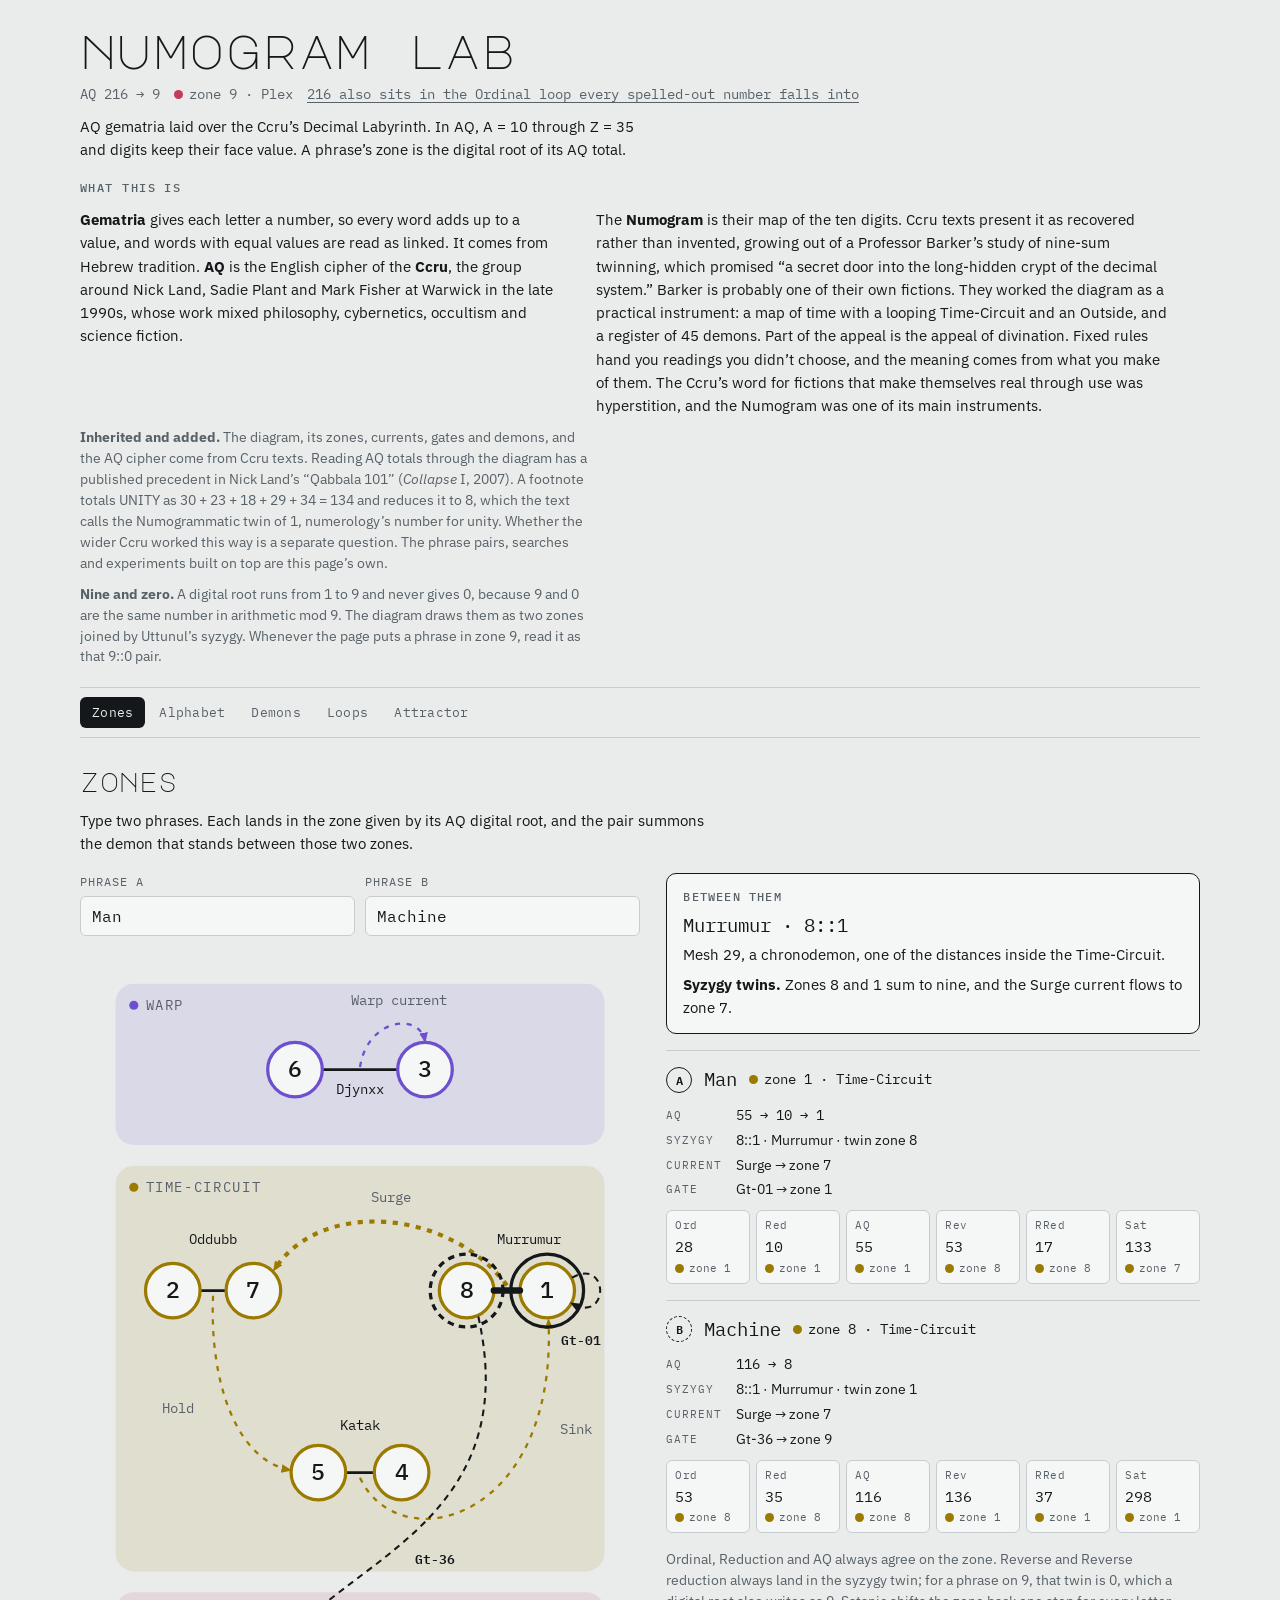
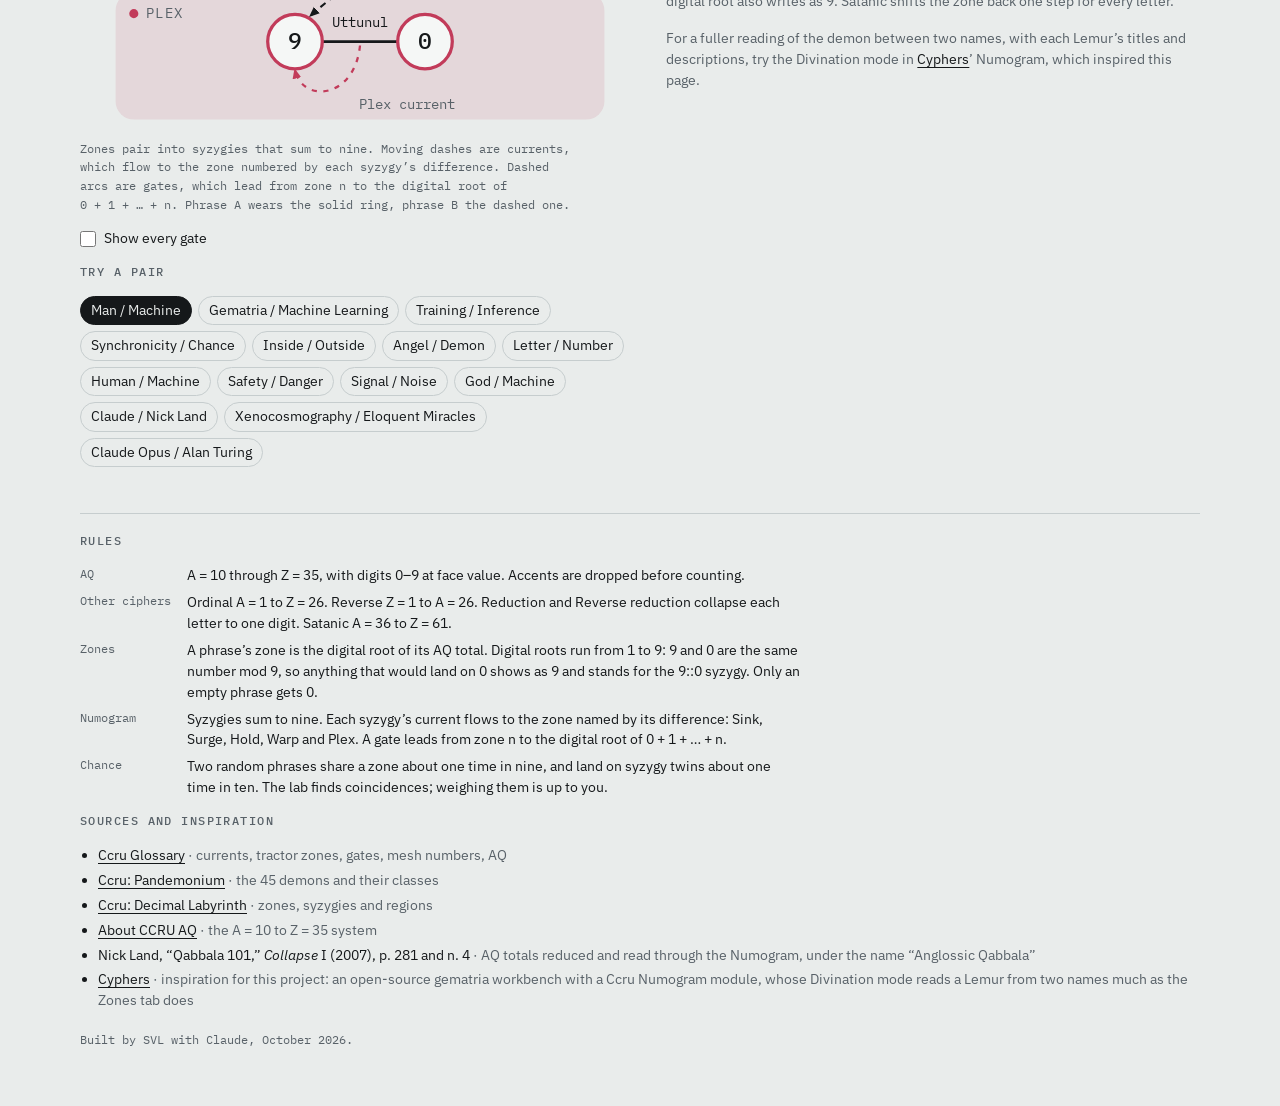
==== index.html @ 76ac2520 "Add files via upload" ====
<!doctype html>
<html lang="en">
<head>
<meta charset="utf-8">
<meta name="viewport" content="width=device-width, initial-scale=1, viewport-fit=cover">
<meta name="description" content="Interactive AQ gematria on the Ccru Numogram: zones and demons, the alphabet's mirror syzygies, the Pandemonium Matrix, cipher-hop loops and the number-spelling attractor.">
<meta property="og:title" content="Numogram Lab">
<meta property="og:description" content="Interactive AQ gematria on the Ccru Numogram: zones and demons, the alphabet's mirror syzygies, the Pandemonium Matrix, cipher-hop loops and the number-spelling attractor.">
<meta name="twitter:card" content="summary">
<style>:root{padding-top:env(safe-area-inset-top,0px);padding-bottom:env(safe-area-inset-bottom,0px)}body{margin:0}img{max-width:100%}</style>
<title>Numogram Lab</title>
<link rel="preconnect" href="https://fonts.googleapis.com">
<link rel="preconnect" href="https://fonts.gstatic.com" crossorigin>
<link rel="stylesheet" href="https://fonts.googleapis.com/css2?family=IBM+Plex+Mono:wght@400;500;600&family=IBM+Plex+Sans:wght@400;500;600&family=Major+Mono+Display&display=swap">
<style>
:root {
  /* Layout: a field-manual column. Masthead carrying its own plex readout, a sticky rail of five instruments,
     each instrument a diagram plus a readout; the two sit side by side from 880px. */
  --bg: #E9ECEB;
  --surface: #F5F7F6;
  --ink: #15181A;
  --muted: #586168;
  --rule: #C6CDCE;
  --tc: #9A7A00;
  --warp: #6E4FD0;
  --plex: #C23B5A;
  --tc-tint: #E0DECF;
  --warp-tint: #DAD9E8;
  --plex-tint: #E4D7DA;
  --display: "Major Mono Display", "IBM Plex Mono", ui-monospace, monospace;
  --sans: "IBM Plex Sans", system-ui, -apple-system, "Segoe UI", Roboto, sans-serif;
  --mono: "IBM Plex Mono", ui-monospace, SFMono-Regular, Menlo, Consolas, monospace;
  --t-xs: 12px;
  --t-sm: 13.5px;
  --t-md: 15px;
  --t-lg: 19px;
  --t-xl: 26px;
}
@media (prefers-color-scheme: dark) {
  :root:not([data-theme="light"]) {
    --bg: #101316; --surface: #171B1F; --ink: #E3E7E5; --muted: #9AA3A9; --rule: #2E363C;
    --tc: #B48C22; --warp: #9070EA; --plex: #DD4A76;
    --tc-tint: #272418; --warp-tint: #222034; --plex-tint: #2D1B23;
    color-scheme: dark;
  }
}
:root[data-theme="dark"] {
  --bg: #101316; --surface: #171B1F; --ink: #E3E7E5; --muted: #9AA3A9; --rule: #2E363C;
  --tc: #B48C22; --warp: #9070EA; --plex: #DD4A76;
  --tc-tint: #272418; --warp-tint: #222034; --plex-tint: #2D1B23;
  color-scheme: dark;
}

[hidden] { display: none !important; }
body {
  background: var(--bg);
  color: var(--ink);
  font-family: var(--sans);
  font-size: var(--t-md);
  line-height: 1.55;
  -webkit-font-smoothing: antialiased;
}
body::before {
  content: ""; position: fixed; inset: 0 0 auto; height: env(safe-area-inset-top, 0px);
  z-index: 10; background: var(--bg);
}
a { color: var(--ink); text-underline-offset: 3px; text-decoration-thickness: 1px; }
.mono { font-family: var(--mono); font-variant-numeric: tabular-nums; }
.page {
  max-width: 1120px; margin: 0 auto;
  padding-left: max(16px, env(safe-area-inset-left, 0px));
  padding-right: max(16px, env(safe-area-inset-right, 0px));
  padding-block: 22px 56px;
}

/* masthead */
.mast { display: grid; gap: 10px; padding-block: 4px 18px; }
.mast h1 {
  font-family: var(--display); font-weight: 400; margin: 0;
  font-size: clamp(32px, 9vw, 48px); line-height: 1; letter-spacing: 0.01em; text-wrap: balance;
}
.readout {
  display: flex; flex-wrap: wrap; align-items: center; gap: 4px 14px;
  font-family: var(--mono); font-size: var(--t-sm); color: var(--muted);
}
.readout a { color: var(--muted); }
.readout a:hover { color: var(--ink); }
.mast p { margin: 0; max-width: 64ch; }

/* instrument rail */
.rail {
  position: sticky; top: env(safe-area-inset-top, 0px); z-index: 6;
  background: var(--bg); display: flex; flex-wrap: wrap; gap: 2px;
  padding-block: 9px; border-block: 1px solid var(--rule);
}
.rail button {
  font-family: var(--mono); font-size: 12px; letter-spacing: 0.02em;
  border: 1px solid transparent; background: none; color: var(--muted);
  padding: 6px 8px; border-radius: 6px; cursor: pointer;
}
@media (min-width: 520px) { .rail button { font-size: 13px; padding: 6px 11px; } }
.rail button:not([aria-selected="true"]):hover { color: var(--ink); border-color: var(--rule); }
.rail button[aria-selected="true"] { background: var(--ink); color: var(--bg); }
button:focus-visible, input:focus-visible, [tabindex]:focus-visible, a:focus-visible, summary:focus-visible {
  outline: 2px solid var(--ink); outline-offset: 2px;
}

/* panels */
.panel { padding-block: 24px 6px; }
.panel-head { display: grid; gap: 6px; margin-bottom: 18px; max-width: 70ch; }
.panel-head h2 { font-family: var(--display); font-weight: 400; font-size: var(--t-xl); margin: 0; letter-spacing: 0.02em; }
.lead { margin: 0; }
.cols { display: grid; gap: 26px; }
@media (min-width: 880px) {
  .cols { grid-template-columns: minmax(0, 1.05fr) minmax(0, 1fr); align-items: start; }
}
.stack { display: grid; gap: 14px; min-width: 0; align-content: start; }
.sub {
  font-family: var(--mono); font-size: var(--t-xs); letter-spacing: 0.12em; text-transform: uppercase;
  color: var(--muted); margin: 0; font-weight: 500;
}
.note { font-size: var(--t-sm); color: var(--muted); margin: 0; max-width: 66ch; }

/* form controls */
.field { display: grid; gap: 4px; min-width: 0; }
.field label, .ctl-label {
  font-family: var(--mono); font-size: var(--t-xs); letter-spacing: 0.08em; text-transform: uppercase; color: var(--muted);
}
input[type="text"], input[type="number"] {
  font-family: var(--mono); font-size: 16px; color: var(--ink); background: var(--surface);
  border: 1px solid var(--rule); border-radius: 6px; padding: 9px 11px; width: 100%; min-width: 0; box-sizing: border-box;
}
input[type="text"]:hover, input[type="number"]:hover { border-color: var(--muted); }
.pair-inputs { display: grid; grid-template-columns: minmax(0, 1fr) minmax(0, 1fr); gap: 10px; }
.chips { display: flex; flex-wrap: wrap; gap: 6px; }
.chip {
  font-family: var(--sans); font-size: var(--t-sm); line-height: 1.3;
  border: 1px solid var(--rule); background: transparent; color: var(--ink);
  padding: 5px 10px; border-radius: 999px; cursor: pointer;
}
.chip:hover { border-color: var(--ink); }
.chip[aria-pressed="true"] { background: var(--ink); color: var(--bg); border-color: var(--ink); }
.btn {
  font-family: var(--mono); font-size: 14px; border: 1px solid var(--ink); background: var(--ink); color: var(--bg);
  border-radius: 6px; padding: 9px 14px; cursor: pointer; white-space: nowrap;
}
.btn.ghost { background: transparent; color: var(--ink); }
.btn:hover { opacity: 0.88; }
.row { display: flex; gap: 8px; align-items: end; flex-wrap: wrap; }
.row > .field { flex: 1 1 180px; }
.controls { display: flex; flex-wrap: wrap; gap: 10px 16px; align-items: center; margin-bottom: 18px; }
.toggle { display: inline-flex; align-items: center; gap: 8px; font-size: var(--t-sm); cursor: pointer; }
.toggle input { width: 16px; height: 16px; accent-color: var(--ink); margin: 0; }

/* region chips */
.rchip { display: inline-flex; align-items: center; gap: 6px; font-family: var(--mono); font-size: var(--t-sm); white-space: nowrap; }
.dot { width: 9px; height: 9px; border-radius: 50%; flex: none; display: inline-block; background: var(--muted); }
.dot.tc { background: var(--tc); }
.dot.warp { background: var(--warp); }
.dot.plex { background: var(--plex); }

/* figures and diagrams */
figure { margin: 0; display: grid; gap: 10px; min-width: 0; }
figcaption { font-family: var(--mono); font-size: var(--t-xs); color: var(--muted); line-height: 1.55; max-width: 70ch; }
.diagram svg { width: 100%; height: auto; display: block; max-width: 520px; margin-inline: auto; }
svg text { font-family: var(--mono); }
.band.tc { fill: var(--tc-tint); }
.band.warp { fill: var(--warp-tint); }
.band.plex { fill: var(--plex-tint); }
.rdot.tc { fill: var(--tc); }
.rdot.warp { fill: var(--warp); }
.rdot.plex { fill: var(--plex); }
.rlabel { font-size: 10.5px; letter-spacing: 0.12em; fill: var(--muted); }
.zone circle { fill: var(--surface); stroke-width: 2.5; }
.zone.tc circle { stroke: var(--tc); }
.zone.warp circle { stroke: var(--warp); }
.zone.plex circle { stroke: var(--plex); }
.zone text { font-size: 18px; font-weight: 500; fill: var(--ink); text-anchor: middle; }
.bar { stroke: var(--ink); stroke-width: 2; }
.lbl { font-size: 11px; fill: var(--muted); text-anchor: middle; }
.dlbl { fill: var(--ink); }
.current { fill: none; stroke-width: 1.75; stroke-dasharray: 4 5; animation: flow 1.6s linear infinite; }
.current.tc { stroke: var(--tc); }
.current.warp { stroke: var(--warp); }
.current.plex { stroke: var(--plex); }
.current.lit { stroke-width: 3.25; }
@keyframes flow { to { stroke-dashoffset: -18; } }
.mk.mk-tc path { fill: var(--tc); }
.mk.mk-warp path { fill: var(--warp); }
.mk.mk-plex path { fill: var(--plex); }
.mk.mk-ink path { fill: var(--ink); }
.mk.mk-muted path { fill: var(--muted); }
.gate { fill: none; stroke: var(--muted); stroke-width: 1.2; stroke-dasharray: 2 4; }
.gate.on { stroke: var(--ink); stroke-width: 1.6; stroke-dasharray: 5 4; }
.gate-lbl { font-size: 10px; fill: var(--muted); text-anchor: middle; }
.gate-lbl.on { fill: var(--ink); font-weight: 600; }
.halo { fill: none; stroke: var(--ink); stroke-width: 2.5; }
.halo.b { stroke-dasharray: 5 4; }
.tag { font-size: 11px; font-weight: 600; fill: var(--ink); text-anchor: middle; }
.link { stroke: var(--ink); stroke-width: 1.5; }
.hot { stroke: var(--ink); stroke-width: 5; stroke-linecap: round; }
.pill rect { fill: var(--surface); stroke: var(--ink); stroke-width: 1; }
.pill text { font-size: 11px; fill: var(--ink); text-anchor: middle; }
.ht { paint-order: stroke; stroke-width: 3.5px; stroke-linejoin: round; }
.h-bg { stroke: var(--bg); }
.h-tc { stroke: var(--tc-tint); }
.h-warp { stroke: var(--warp-tint); }
.h-plex { stroke: var(--plex-tint); }

/* readouts */
.readouts { display: grid; gap: 16px; min-width: 0; align-content: start; }
.between {
  padding: 14px 16px; border: 1.5px solid var(--ink); border-radius: 10px;
  display: grid; gap: 6px; background: var(--surface); min-width: 0;
}
.between h3 { margin: 0; font-family: var(--mono); font-size: var(--t-xs); letter-spacing: 0.1em; text-transform: uppercase; color: var(--muted); font-weight: 500; }
.between p { margin: 0; }
.big { font-family: var(--mono); font-size: var(--t-lg); line-height: 1.3; overflow-wrap: anywhere; }
.ph { display: grid; gap: 10px; padding-top: 14px; border-top: 1px solid var(--rule); min-width: 0; }
.ph-head { display: flex; flex-wrap: wrap; align-items: center; gap: 6px 12px; }
.badge {
  font-family: var(--mono); font-size: 12px; font-weight: 600; border: 1.5px solid var(--ink); border-radius: 50%;
  width: 24px; height: 24px; display: inline-grid; place-items: center; flex: none;
}
.badge.b { border-style: dashed; }
.ph-name { font-family: var(--mono); font-size: var(--t-lg); overflow-wrap: anywhere; min-width: 0; }
.ph-name.empty { color: var(--muted); }
.kv { display: grid; grid-template-columns: auto minmax(0, 1fr); gap: 4px 14px; font-size: var(--t-sm); margin: 0; }
.kv dt { font-family: var(--mono); font-size: 11px; letter-spacing: 0.08em; text-transform: uppercase; color: var(--muted); padding-top: 2px; }
.kv dd { margin: 0; min-width: 0; }
.cz { display: grid; grid-template-columns: repeat(3, minmax(0, 1fr)); gap: 6px; }
@media (min-width: 540px) { .cz { grid-template-columns: repeat(6, minmax(0, 1fr)); } }
.cz div {
  border: 1px solid var(--rule); border-radius: 6px; padding: 6px 8px; display: grid; gap: 1px;
  font-family: var(--mono); font-variant-numeric: tabular-nums; background: var(--surface); min-width: 0;
}
.cz .k { font-size: 11px; color: var(--muted); letter-spacing: 0.05em; }
.cz .v { font-size: 15px; }
.cz .z { font-size: 11px; display: flex; align-items: center; gap: 5px; color: var(--muted); }

/* tables */
.tbl-wrap { overflow-x: auto; }
table { border-collapse: collapse; font-family: var(--mono); font-size: var(--t-sm); font-variant-numeric: tabular-nums; width: 100%; }
th, td { padding: 6px 8px; border-bottom: 1px solid var(--rule); text-align: left; white-space: nowrap; }
th { font-size: 11px; letter-spacing: 0.08em; text-transform: uppercase; color: var(--muted); font-weight: 500; }
td.letters { letter-spacing: 0.18em; }
#gtable th, #gtable td { padding-inline: 6px; }

/* alphabet ring */
.chord { stroke-width: 1.6; fill: none; }
.chord.murrumur, .chord.oddubb, .chord.katak { stroke: var(--tc); }
.chord.oddubb { stroke-dasharray: 6 4; }
.chord.katak { stroke-dasharray: 1.5 4; stroke-linecap: round; stroke-width: 2.2; }
.chord.djynxx { stroke: var(--warp); }
.chord.plexpair { stroke: var(--plex); stroke-width: 2.6; }
.chord.on { stroke-width: 4; }
.lt { cursor: pointer; }
.lt circle { fill: var(--surface); stroke-width: 2; }
.lt.tc circle { stroke: var(--tc); }
.lt.warp circle { stroke: var(--warp); }
.lt.plex circle { stroke: var(--plex); }
.lt text { font-size: 13px; font-weight: 600; fill: var(--ink); text-anchor: middle; }
.lt.on circle { fill: var(--ink); }
.lt.on text { fill: var(--bg); }
.lv { font-size: 10px; fill: var(--muted); text-anchor: middle; }
.ctr { font-size: 12.5px; fill: var(--ink); text-anchor: middle; }
.legend { display: flex; flex-wrap: wrap; gap: 8px 18px; font-size: var(--t-sm); margin: 0; padding: 0; list-style: none; }
.legend li { display: inline-flex; align-items: center; gap: 8px; }
.legend svg { width: 26px; height: 10px; flex: none; }
.tiles { display: flex; flex-wrap: wrap; gap: 4px; align-items: stretch; }
.tile {
  display: grid; justify-items: center; gap: 1px; min-width: 36px; padding: 4px 5px;
  border: 1px solid var(--rule); border-radius: 6px; background: var(--surface); font-family: var(--mono);
}
.tile b { font-size: 16px; font-weight: 500; }
.tile span { font-size: 11px; color: var(--muted); display: inline-flex; align-items: center; gap: 4px; }
.tile .dot { width: 7px; height: 7px; }
.sum { display: flex; align-items: center; gap: 8px; font-family: var(--mono); font-size: var(--t-sm); padding-inline: 4px; }
.mirror-row { display: grid; gap: 6px; }

/* pandemonium */
.pm { display: grid; grid-template-columns: 22px repeat(9, minmax(0, 1fr)); gap: 3px; max-width: 660px; }
.pm .hd { font-family: var(--mono); font-size: 11px; color: var(--muted); display: grid; place-items: center; min-height: 18px; }
.cell {
  position: relative; aspect-ratio: 1 / 1; border-radius: 5px; border: 1px solid transparent; padding: 0;
  font-family: var(--mono); font-size: 11px; color: var(--ink); display: grid; place-items: center; align-content: center;
  cursor: pointer; background: var(--surface); min-width: 0; font-variant-numeric: tabular-nums;
}
.cell.chrono { background: var(--tc-tint); }
.cell.xeno { background: var(--warp-tint); }
.cell.amphi { background: linear-gradient(135deg, var(--tc-tint) 50%, var(--warp-tint) 50%); }
.cell.syz { border: 2px solid var(--ink); }
.cell .nm { display: none; }
.cell .mk { position: absolute; bottom: 4px; left: 50%; width: 6px; height: 6px; margin-left: -3px; border-radius: 50%; background: var(--ink); }
.cell[aria-pressed="true"] { outline: 2px solid var(--ink); outline-offset: 2px; }
.cell:hover { border-color: var(--muted); }
.cell.syz:hover { border-color: var(--ink); }
@media (min-width: 720px) {
  .cell { aspect-ratio: auto; min-height: 54px; gap: 2px; }
  .cell .nm { display: block; font-size: 9.5px; color: var(--muted); max-width: 100%; overflow-wrap: anywhere; padding-inline: 2px; line-height: 1.15; }
  .cell .mk { bottom: auto; left: auto; top: 4px; right: 4px; margin-left: 0; }
}
.sw { width: 14px; height: 14px; border-radius: 3px; flex: none; display: inline-block; }
.sw.chrono { background: var(--tc-tint); border: 1px solid var(--tc); }
.sw.xeno { background: var(--warp-tint); border: 1px solid var(--warp); }
.sw.amphi { background: linear-gradient(135deg, var(--tc-tint) 50%, var(--warp-tint) 50%); border: 1px solid var(--muted); }
.sw.syz { border: 2px solid var(--ink); }
.sw.home { width: 8px; height: 8px; border-radius: 50%; background: var(--ink); }
.slot { fill: transparent; stroke: var(--rule); stroke-width: 1; }
.slot.on { fill: var(--ink); stroke: var(--ink); }
.tick { font-size: 10px; fill: var(--muted); text-anchor: middle; }
.bracket { fill: none; stroke: var(--ink); stroke-width: 1.25; }
.blabel { font-size: 10.5px; fill: var(--ink); text-anchor: middle; }

/* loops */
.loop-node rect { fill: var(--surface); stroke: var(--ink); stroke-width: 1.25; }
.loop-node text { font-size: 12px; fill: var(--ink); text-anchor: middle; }
.loop-node.start rect { stroke-width: 2.25; }
.edge { fill: none; stroke: var(--muted); stroke-width: 1.5; }
.edge.on { stroke: var(--ink); stroke-width: 2.4; }
.val rect { fill: var(--bg); stroke: var(--rule); }
.val text { font-size: 11px; fill: var(--ink); text-anchor: middle; font-variant-numeric: tabular-nums; }
.traveler { fill: var(--ink); }
.steps { margin: 0; padding-left: 22px; display: grid; gap: 7px; font-size: var(--t-sm); }
.steps li { padding-left: 2px; }
.steps li.on { font-weight: 600; }
.steps .c { font-family: var(--mono); font-size: 12px; color: var(--muted); font-weight: 400; }
.results { display: grid; gap: 6px; padding: 0; margin: 0; list-style: none; }
.results button {
  width: 100%; text-align: left; font: inherit; font-size: var(--t-sm); background: var(--surface);
  border: 1px solid var(--rule); border-radius: 8px; padding: 8px 11px; color: var(--ink); cursor: pointer; display: grid; gap: 2px;
}
.results button:hover { border-color: var(--ink); }
.results button[aria-pressed="true"] { border-color: var(--ink); box-shadow: inset 0 0 0 1px var(--ink); }
.results .meta { font-family: var(--mono); font-size: 11px; color: var(--muted); }
.finder { display: grid; gap: 10px; padding-top: 16px; border-top: 1px solid var(--rule); }

/* attractor */
.orbit { list-style: none; margin: 0; padding: 0; display: grid; }
.orbit li {
  display: grid; grid-template-columns: minmax(64px, auto) 1fr; gap: 0 12px; align-items: center;
  padding-block: 6px; border-bottom: 1px dashed var(--rule);
}
.orbit li:last-child { border-bottom: 0; }
.orbit .num { font-family: var(--mono); font-size: var(--t-lg); font-variant-numeric: tabular-nums; }
.orbit .nm { grid-column: 1 / -1; font-size: 12.5px; color: var(--muted); }
.loopbox { border: 1.5px solid var(--ink); border-radius: 10px; padding: 8px 12px 10px; display: grid; gap: 4px; }
.loopbox h4 { margin: 0; font-family: var(--mono); font-size: var(--t-xs); letter-spacing: 0.1em; text-transform: uppercase; color: var(--muted); font-weight: 500; }
.back { margin: 0; font-family: var(--mono); font-size: var(--t-sm); }
.bars { display: grid; gap: 14px; }
.brow { display: grid; gap: 5px; min-width: 0; }
.brow .lab { font-family: var(--mono); font-size: 12.5px; overflow-wrap: anywhere; font-variant-numeric: tabular-nums; }
.brow.cur .lab { font-weight: 600; }
.track { display: flex; align-items: center; gap: 8px; }
.fill { height: 14px; background: var(--ink); border-radius: 0 4px 4px 0; min-width: 2px; }
.brow:not(.cur) .fill { opacity: 0.55; }
.pct { font-family: var(--mono); font-size: 12px; font-variant-numeric: tabular-nums; white-space: nowrap; }
.zdots { display: inline-flex; gap: 3px; vertical-align: middle; margin-left: 4px; }
.zdots .dot { width: 7px; height: 7px; }

/* footer */
.foot { margin-top: 40px; padding-top: 18px; border-top: 1px solid var(--rule); display: grid; gap: 14px; font-size: var(--t-sm); }
.foot h2 { font-family: var(--mono); font-size: var(--t-xs); letter-spacing: 0.12em; text-transform: uppercase; color: var(--muted); margin: 0; font-weight: 500; }
.rules { display: grid; grid-template-columns: auto minmax(0, 1fr); gap: 6px 16px; margin: 0; max-width: 90ch; }
.rules dt { font-family: var(--mono); font-size: 12px; color: var(--muted); }
.rules dd { margin: 0; }
.src { margin: 0; padding-left: 18px; display: grid; gap: 4px; }
.src span { color: var(--muted); }
.credit { margin: 6px 0 0; font-family: var(--mono); font-size: var(--t-xs); color: var(--muted); }

/* intro */
.intro { display: grid; gap: 10px; padding-block: 0 20px; }
.intro p { margin: 0; max-width: 64ch; }
.intro-cols { display: grid; gap: 12px; }
@media (min-width: 880px) { .intro-cols { grid-template-columns: minmax(0, 1fr) minmax(0, 1.25fr); gap: 32px; } }

/* methodology disclosures */
details.method { border-top: 1px solid var(--rule); padding-top: 10px; min-width: 0; }
details.method > summary { cursor: pointer; font-family: var(--mono); font-size: var(--t-sm); padding-block: 2px; }
details.method > summary:hover { color: var(--muted); }
.method-body { display: grid; gap: 10px; padding-top: 10px; font-size: var(--t-sm); min-width: 0; }
.method-body p { margin: 0; max-width: 66ch; }
.method-body tr.cur td { font-weight: 600; }
.cats { list-style: none; margin: 0; padding: 0; display: grid; gap: 4px; }
.cat summary { cursor: pointer; font-size: var(--t-sm); padding-block: 3px; }
.wt {
  display: inline-block; min-width: 26px; text-align: center; font-family: var(--mono); font-size: 11px;
  border: 1px solid var(--rule); border-radius: 999px; padding: 0 5px; margin-right: 4px;
}
.phr { margin: 4px 0 8px; font-size: 12.5px; color: var(--muted); line-height: 1.6; overflow-wrap: anywhere; }

@media (prefers-reduced-motion: reduce) {
  .current { animation: none; }
}

</style>
</head>
<body>

<div class="page">
  <header class="mast">
    <h1>numogram lab</h1>
    <div class="readout" id="mast-readout"><span>AQ 216 → 9</span><span class="rchip"><i class="dot plex"></i>zone 9 · Plex</span></div>
    <p>AQ gematria laid over the Ccru’s Decimal Labyrinth. In AQ, A&nbsp;=&nbsp;10 through Z&nbsp;=&nbsp;35 and digits keep their face value. A phrase’s zone is the digital root of its AQ total.</p>
  </header>

  <section class="intro" aria-labelledby="intro-h">
    <h2 class="sub" id="intro-h">What this is</h2>
    <div class="intro-cols">
      <p><strong>Gematria</strong> gives each letter a number, so every word adds up to a value, and words with equal values are read as linked. It comes from Hebrew tradition. <strong>AQ</strong> is the English cipher of the <strong>Ccru</strong>, the group around Nick Land, Sadie Plant and Mark Fisher at Warwick in the late 1990s, whose work mixed philosophy, cybernetics, occultism and science fiction.</p>
      <p>The <strong>Numogram</strong> is their map of the ten digits. Ccru texts present it as recovered rather than invented, growing out of a Professor Barker’s study of nine-sum twinning, which promised “a secret door into the long-hidden crypt of the decimal system.” Barker is probably one of their own fictions. They worked the diagram as a practical instrument: a map of time with a looping Time-Circuit and an Outside, and a register of 45 demons. Part of the appeal is the appeal of divination. Fixed rules hand you readings you didn’t choose, and the meaning comes from what you make of them. The Ccru’s word for fictions that make themselves real through use was hyperstition, and the Numogram was one of its main instruments.</p>
    </div>
    <p class="note"><strong>Inherited and added.</strong> The diagram, its zones, currents, gates and demons, and the AQ cipher come from Ccru texts. Reading AQ totals through the diagram has a published precedent in Nick Land’s “Qabbala 101” (<i>Collapse</i> I, 2007). A footnote totals UNITY as 30&nbsp;+&nbsp;23&nbsp;+&nbsp;18&nbsp;+&nbsp;29&nbsp;+&nbsp;34&nbsp;=&nbsp;134 and reduces it to 8, which the text calls the Numogrammatic twin of 1, numerology’s number for unity. Whether the wider Ccru worked this way is a separate question. The phrase pairs, searches and experiments built on top are this page’s own.</p>
    <p class="note"><strong>Nine and zero.</strong> A digital root runs from 1 to 9 and never gives 0, because 9 and 0 are the same number in arithmetic mod 9. The diagram draws them as two zones joined by Uttunul’s syzygy. Whenever the page puts a phrase in zone 9, read it as that 9::0 pair.</p>
  </section>

  <nav class="rail" role="tablist" aria-label="Instruments">
    <button type="button" role="tab" id="tab-zones" data-tab="zones" aria-controls="p-zones" aria-selected="true">Zones</button>
    <button type="button" role="tab" id="tab-alphabet" data-tab="alphabet" aria-controls="p-alphabet" aria-selected="false" tabindex="-1">Alphabet</button>
    <button type="button" role="tab" id="tab-demons" data-tab="demons" aria-controls="p-demons" aria-selected="false" tabindex="-1">Demons</button>
    <button type="button" role="tab" id="tab-loops" data-tab="loops" aria-controls="p-loops" aria-selected="false" tabindex="-1">Loops</button>
    <button type="button" role="tab" id="tab-attractor" data-tab="attractor" aria-controls="p-attractor" aria-selected="false" tabindex="-1">Attractor</button>
  </nav>

  <main>
    <!-- ZONES -->
    <section class="panel" id="p-zones" role="tabpanel" aria-labelledby="tab-zones">
      <div class="panel-head">
        <h2>zones</h2>
        <p class="lead">Type two phrases. Each lands in the zone given by its AQ digital root, and the pair summons the demon that stands between those two zones.</p>
      </div>
      <div class="cols">
        <div class="stack">
          <div class="pair-inputs">
            <div class="field"><label for="in-a">Phrase A</label><input id="in-a" type="text" value="Man" autocomplete="off" autocapitalize="off" spellcheck="false"></div>
            <div class="field"><label for="in-b">Phrase B</label><input id="in-b" type="text" value="Machine" autocomplete="off" autocapitalize="off" spellcheck="false"></div>
          </div>
          <figure class="diagram">
            <svg id="numo" viewBox="0 0 400 600" role="img" aria-label="The Numogram: ten zones in five syzygy pairs, the Warp at the top, the Time-Circuit in the middle and the Plex at the bottom, with currents and gates."></svg>
            <figcaption>Zones pair into syzygies that sum to nine. Moving dashes are currents, which flow to the zone numbered by each syzygy’s difference. Dashed arcs are gates, which lead from zone n to the digital root of 0&nbsp;+&nbsp;1&nbsp;+&nbsp;…&nbsp;+&nbsp;n. Phrase A wears the solid ring, phrase B the dashed one.</figcaption>
          </figure>
          <label class="toggle"><input type="checkbox" id="all-gates"> Show every gate</label>
          <h3 class="sub">Try a pair</h3>
          <div class="chips" id="pair-chips" role="group" aria-label="Example pairs"></div>
        </div>
        <div class="readouts">
          <div class="between" id="between" aria-live="polite"></div>
          <div class="ph" id="ro-a"></div>
          <div class="ph" id="ro-b"></div>
          <p class="note">Ordinal, Reduction and AQ always agree on the zone. Reverse and Reverse reduction always land in the syzygy twin; for a phrase on 9, that twin is 0, which a digital root also writes as 9. Satanic shifts the zone back one step for every letter.</p>
          <p class="note">For a fuller reading of the demon between two names, with each Lemur’s titles and descriptions, try the Divination mode in <a href="https://cyphers.news" target="_blank" rel="noopener">Cyphers</a>’ Numogram, which inspired this page.</p>
        </div>
      </div>
    </section>

    <!-- ALPHABET -->
    <section class="panel" id="p-alphabet" role="tabpanel" aria-labelledby="tab-alphabet" hidden>
      <div class="panel-head">
        <h2>alphabet</h2>
        <p class="lead">In AQ every mirror pair of letters, A/Z through M/N, sums to 45, the number of the final gate. So a letter and its mirror always land in the same syzygy: on twin zones, or both on 9 for I and R.</p>
      </div>
      <div class="cols">
        <figure class="diagram">
          <svg id="ring" viewBox="0 0 400 400" role="img" aria-label="The alphabet on a ring with each letter joined to its mirror; all thirteen chords sum to 45 in AQ."></svg>
          <figcaption>The thirteen mirror pairs. Chord color gives the region of the syzygy each pair falls in; line style separates Murrumur, Oddubb and Katak. G and T form the diameter, which is why “Gt” totals 45. Tap a letter.</figcaption>
          <ul class="legend" id="ring-legend"></ul>
          <p class="note" id="ring-detail" aria-live="polite"></p>
        </figure>
        <div class="stack">
          <h3 class="sub">Letters by zone</h3>
          <div class="tbl-wrap"><table id="ztable"></table></div>
          <p class="note">No letter plexes to 0, because a digital root never does. I and R, both on 9, stand for the whole 9::0 syzygy.</p>

          <h3 class="sub">Mirror a word</h3>
          <div class="field"><label for="mir-in">Word or phrase</label><input id="mir-in" type="text" value="Man" autocomplete="off" autocapitalize="off" spellcheck="false"></div>
          <div id="mirror" class="stack"></div>
          <p class="note">Reverse Ordinal scores every letter as its mirror, so a word’s Reverse Ordinal always plexes into the twin of its Ordinal zone.</p>

          <h3 class="sub">Gate names point home</h3>
          <div class="tbl-wrap"><table id="gtable"></table></div>
          <p class="note">G and T are mirror letters, so “Gt” totals 45, which plexes to nothing. Written out in AQ, every gate’s name plexes to the zone it opens onto.</p>
        </div>
      </div>
    </section>

    <!-- DEMONS -->
    <section class="panel" id="p-demons" role="tabpanel" aria-labelledby="tab-demons" hidden>
      <div class="panel-head">
        <h2>demons come home</h2>
        <p class="lead">Each of the Pandemonium Matrix’s 45 demons stands between two zones. Total a demon’s name in AQ, plex it, and see whether it lands in one of its own two zones. Then ask how surprising the pattern is.</p>
      </div>
      <div class="controls">
        <span class="ctl-label">8::1 spelled</span>
        <div class="chips" role="group" aria-label="Spelling of the 8::1 demon">
          <button type="button" class="chip" data-sp="murrumur" aria-pressed="true">Murrumur · Ccru glossary</button>
          <button type="button" class="chip" data-sp="murmur" aria-pressed="false">Mur Mur · Pandemonium table</button>
        </div>
      </div>
      <div class="cols">
        <div class="stack">
          <p class="big" id="pm-head" aria-live="polite"></p>
          <figure>
            <svg id="barcode" viewBox="0 0 460 64" role="img" aria-label="The 45 meshes in order, with the demons whose names plex home filled in."></svg>
            <figcaption>Mesh 00 to 44, left to right. Filled slots are demons whose names plex home; the bracket marks the densest run of ten.</figcaption>
          </figure>
          <p id="pm-stats"></p>
          <details class="method" id="pm-method">
            <summary>How these odds are estimated</summary>
            <div class="method-body" id="pm-method-body"></div>
          </details>
        </div>
        <div class="stack">
          <figure>
            <div class="pm" id="pm"></div>
            <figcaption>The matrix: rows give the higher zone, columns the lower, and each cell shows its mesh number, a(a−1)/2&nbsp;+&nbsp;b. A dot marks a name that plexes home. Tap a cell to check it.</figcaption>
          </figure>
          <div class="between" id="pm-detail" aria-live="polite"></div>
          <p class="note">For each demon’s titles, aliases and class, see the Pandemonium catalogue in <a href="https://cyphers.news" target="_blank" rel="noopener">Cyphers</a>’ Numogram, drawn from <i>Ccru: Writings 1997–2003</i>.</p>
        </div>
      </div>
    </section>

    <!-- LOOPS -->
    <section class="panel" id="p-loops" role="tabpanel" aria-labelledby="tab-loops" hidden>
      <div class="panel-head">
        <h2>loops</h2>
        <p class="lead">Cipher-hop loops: one phrase’s value in one cipher equals the next phrase’s value in another, all the way back to the start. Each phrase leaves by a different cipher than it entered, and exact twins can’t share a loop.</p>
      </div>
      <div class="chips" id="loop-chips" role="group" aria-label="Curated loops" style="margin-bottom:18px"></div>
      <div class="cols">
        <figure class="diagram">
          <svg id="loopsvg" viewBox="0 0 400 380" role="img" aria-label="A cipher-hop loop drawn as a ring of phrases."></svg>
          <figcaption id="loop-cap"></figcaption>
        </figure>
        <div class="stack">
          <h3 class="sub" id="loop-title"></h3>
          <ol class="steps" id="loop-steps"></ol>
          <p class="note" id="loop-soft" hidden>This loop closes through the name “Anglossic Qabbala,” which is Land’s own: “Qabbala 101” credits the system to August Barrow under that name. The Ccru glossary calls the cipher Alphanumeric Qabbala.</p>
          <section class="finder">
            <h3 class="sub">Find loops through a phrase</h3>
            <form id="finder" class="row" autocomplete="off">
              <div class="field"><label for="find-in">Phrase</label><input id="find-in" type="text" value="Mephistopheles" autocapitalize="off" spellcheck="false"></div>
              <button type="submit" class="btn">Find loops</button>
            </form>
            <p class="note" id="find-status">Searches two- to four-step loops against a built-in list of about 650 Ccru, occult, philosophy, AI and literary phrases.</p>
            <ul class="results" id="find-results"></ul>
            <details class="method" id="vocab">
              <summary>What the finder searches and how it ranks</summary>
              <div class="method-body" id="vocab-body"></div>
            </details>
          </section>
        </div>
      </div>
    </section>

    <!-- ATTRACTOR -->
    <section class="panel" id="p-attractor" role="tabpanel" aria-labelledby="tab-attractor" hidden>
      <div class="panel-head">
        <h2>attractor</h2>
        <p class="lead">Spell a number out, add up its letters, spell out the total, and repeat. Every start ends in a loop, and each loop has a zone signature.</p>
      </div>
      <form class="controls" id="att-form" autocomplete="off">
        <div class="field" style="width:150px"><label for="att-n">Start</label><input id="att-n" type="number" inputmode="numeric" min="1" max="999999999" step="1" value="108"></div>
        <div class="chips" role="group" aria-label="Cipher" id="att-c">
          <button type="button" class="chip" data-c="ord" aria-pressed="true">Ordinal</button>
          <button type="button" class="chip" data-c="aq" aria-pressed="false">AQ</button>
          <button type="button" class="chip" data-c="sat" aria-pressed="false">Satanic</button>
        </div>
        <label class="toggle"><input type="checkbox" id="att-and"> British “and”</label>
        <button type="button" class="btn ghost" id="att-rand">Random start</button>
      </form>
      <div class="cols">
        <div class="stack">
          <h3 class="sub" id="orbit-title"></h3>
          <ol class="orbit" id="orbit-tail"></ol>
          <div class="loopbox" id="orbit-loop"></div>
          <p class="note" id="orbit-note"></p>
        </div>
        <div class="stack">
          <h3 class="sub">Where 1 to 9,999 end up</h3>
          <div class="bars" id="bars"></div>
          <p class="note" id="bars-note"></p>
        </div>
      </div>
    </section>
  </main>

  <footer class="foot">
    <h2>Rules</h2>
    <dl class="rules">
      <dt>AQ</dt><dd>A&nbsp;=&nbsp;10 through Z&nbsp;=&nbsp;35, with digits 0–9 at face value. Accents are dropped before counting.</dd>
      <dt>Other ciphers</dt><dd>Ordinal A&nbsp;=&nbsp;1 to Z&nbsp;=&nbsp;26. Reverse Z&nbsp;=&nbsp;1 to A&nbsp;=&nbsp;26. Reduction and Reverse reduction collapse each letter to one digit. Satanic A&nbsp;=&nbsp;36 to Z&nbsp;=&nbsp;61.</dd>
      <dt>Zones</dt><dd>A phrase’s zone is the digital root of its AQ total. Digital roots run from 1 to 9: 9 and 0 are the same number mod 9, so anything that would land on 0 shows as 9 and stands for the 9::0 syzygy. Only an empty phrase gets 0.</dd>
      <dt>Numogram</dt><dd>Syzygies sum to nine. Each syzygy’s current flows to the zone named by its difference: Sink, Surge, Hold, Warp and Plex. A gate leads from zone n to the digital root of 0&nbsp;+&nbsp;1&nbsp;+&nbsp;…&nbsp;+&nbsp;n.</dd>
      <dt>Chance</dt><dd>Two random phrases share a zone about one time in nine, and land on syzygy twins about one time in ten. The lab finds coincidences; weighing them is up to you.</dd>
    </dl>
    <h2>Sources and inspiration</h2>
    <ul class="src">
      <li><a href="https://dataswamp.org/~john/sites/ccru/id(entity)/glossary.htm" target="_blank" rel="noopener">Ccru Glossary</a> <span>· currents, tractor zones, gates, mesh numbers, AQ</span></li>
      <li><a href="https://dataswamp.org/~john/sites/ccru/digithype/pandemonium.htm" target="_blank" rel="noopener">Ccru: Pandemonium</a> <span>· the 45 demons and their classes</span></li>
      <li><a href="https://dataswamp.org/~john/sites/ccru/declab.htm" target="_blank" rel="noopener">Ccru: Decimal Labyrinth</a> <span>· zones, syzygies and regions</span></li>
      <li><a href="https://alektryon.github.io/ccru-aq/about/index.html" target="_blank" rel="noopener">About CCRU AQ</a> <span>· the A&nbsp;=&nbsp;10 to Z&nbsp;=&nbsp;35 system</span></li>
      <li>Nick Land, “Qabbala 101,” <i>Collapse</i> I (2007), p.&nbsp;281 and n.&nbsp;4 <span>· AQ totals reduced and read through the Numogram, under the name “Anglossic Qabbala”</span></li>
      <li><a href="https://cyphers.news" target="_blank" rel="noopener">Cyphers</a> <span>· inspiration for this project: an open-source gematria workbench with a Ccru Numogram module, whose Divination mode reads a Lemur from two names much as the Zones tab does</span></li>
    </ul>
    <p class="credit">Built by SVL with Claude, October 2026.</p>
  </footer>
</div>

<script>
const LEXICON = {"ccru": ["Xenocosmography", "Eloquent Miracles", "Nick Land", "Hyperstition", "Numogram", "Accelerationism", "Gnon", "Lemuria", "Lemurian Time War", "Ccru", "Uttunul", "Katak", "Djynxx", "Oddubb", "Murrumur", "Cthelll", "Barker", "Qwernomics", "Axsys", "Decimal Labyrinth", "Time Circuit", "Warp", "Plex", "Syzygy", "Pandemonium", "Meltdown", "Fanged Noumena", "Thirst for Annihilation", "Teleoplexy", "Templexity", "Xenosystems", "Outside", "Capital", "Pythia", "Dark Enlightenment", "Cathedral", "Exit", "Tic Xenotation", "Abstract Culture", "Mark Fisher", "Sadie Plant", "Kodwo Eshun", "Orphan Drift", "Machinic Desire", "Cyberpositive", "Technocapital", "Crypto Current", "Bitcoin", "Satoshi Nakamoto", "Shanghai", "Urban Future", "Outside In", "Pythia Unbound", "Phyl Undhu", "Lemurs", "Anglossic Qabbala", "AQ", "Qabbala", "Xenodemon", "Chronodemon", "Time War", "Templex", "Neuromancer", "William Gibson", "Cyberspace", "Burroughs", "Interzone", "Capitalism", "Hyperstitional", "Numogrammatic", "Decimal Numogram", "Plutonics", "Cyberrevolution", "Swarmachines", "Circuitries", "Templexity Shanghai", "Xeno"], "lovecraft": ["Cthulhu", "Lovecraft", "Necronomicon", "Yog Sothoth", "Azathoth", "Nyarlathotep", "Dagon", "Rlyeh", "Shoggoth", "Old Ones", "Great Old Ones", "Elder Gods", "Elder Sign", "Arkham", "Innsmouth", "Miskatonic", "Call of Cthulhu", "That is not dead which can eternal lie", "Mountains of Madness", "The Outer Gods", "Abdul Alhazred"], "thelema": ["Aleister Crowley", "Crowley", "Thelema", "Agape", "Do what thou wilt", "Love is the law", "Love under will", "Aiwass", "Hadit", "Nuit", "Ra Hoor Khuit", "Horus", "Babalon", "Choronzon", "Abrahadabra", "Book of the Law", "Liber Al", "Book of Lies", "Aeon of Horus", "The Great Beast", "To Mega Therion", "Therion", "Holy Guardian Angel", "Magick", "Thoth", "Golden Dawn", "Boleskine", "Every man and every woman is a star", "The Abyss"], "faust": ["Faust", "Doctor Faustus", "Mephistopheles", "Mephisto", "Gretchen", "Walpurgis Night", "Deal with the Devil", "Pact with the Devil", "Sold his soul", "The spirit that denies", "Goethe", "Marlowe"], "occult": ["Demiurge", "Pleroma", "Sophia", "Archons", "Abraxas", "Gnosis", "Aeon", "Hermes Trismegistus", "Emerald Tablet", "As above so below", "Philosophers Stone", "Magnum Opus", "Solve et Coagula", "Prima Materia", "Ouroboros", "Azoth", "Alchemy", "Baphomet", "Lucifer", "Satan", "Beelzebub", "Lilith", "Samael", "Metatron", "Golem", "Tetragrammaton", "Sephiroth", "Qliphoth", "Tree of Life", "Ein Sof", "Kabbalah", "Gematria", "Satanic Gematria", "Numerology", "Bibliomancy", "Tarot", "Grimoire", "Sigil", "Chaos Magic", "Austin Osman Spare", "Occult", "Magic", "Sorcery", "Witchcraft", "Necromancy", "Divination", "Oracle", "Prophecy", "Black Magic", "Left Hand Path", "Right Hand Path", "Daemon", "Familiar", "Pentagram", "Hexagram", "Talisman", "Invocation", "Evocation"], "bible": ["Number of the Beast", "Six hundred sixty six", "The Beast", "Antichrist", "Apocalypse", "Armageddon", "Revelation", "Alpha and Omega", "Whore of Babylon", "Lake of Fire", "Four Horsemen", "Seven Seals", "Mark of the Beast", "In the beginning was the Word", "Let there be light", "Fiat Lux", "Ashes to ashes", "Dust to dust", "Tower of Babel", "Garden of Eden", "Tree of Knowledge", "Original Sin", "Serpent", "Adam", "Eve", "Babylon", "Golgotha", "Lazarus", "Judas", "Logos", "Holy Ghost", "Holy Spirit", "Fallen Angel", "Morning Star", "Son of Perdition", "Abaddon", "Apollyon", "Leviathan", "Behemoth", "Gog and Magog", "Mene Mene Tekel", "Vanity of vanities"], "philo": ["Will to Power", "Eternal Return", "Overman", "Ubermensch", "God is dead", "Amor Fati", "Zarathustra", "Beyond Good and Evil", "Death of God", "Thing in Itself", "Noumenon", "Noumena", "Phenomena", "Critique of Pure Reason", "Transcendental", "Body without Organs", "Anti Oedipus", "Thousand Plateaus", "Rhizome", "Deterritorialization", "Schizoanalysis", "Desiring Machines", "Accursed Share", "Sovereignty", "Inner Experience", "Nietzsche", "Kant", "Bataille", "Deleuze", "Guattari", "Spinoza", "Hegel", "Absolute Spirit", "Geist", "Dasein", "Heidegger", "Being and Time", "Nothingness", "Nihilism", "Abyss", "Schopenhauer", "Will and Representation", "Cogito", "Eternal Recurrence", "Last Man", "Death Drive", "Thanatos", "Eros", "The Real", "Lacan"], "ai": ["Artificial Intelligence", "Singularity", "Superintelligence", "Machine Intelligence", "Neural Network", "Basilisk", "Rokos Basilisk", "Paperclip Maximizer", "Alignment", "Large Language Model", "Language Model", "Claude", "GPT", "Intelligence Explosion", "Technological Singularity", "The Machine", "Ghost in the Machine", "Turing Test", "Alan Turing", "Cybernetics", "Norbert Wiener", "Skynet", "Golem XIV", "Deus ex Machina", "Machine God"], "greek": ["Sphinx", "Riddle of the Sphinx", "Oedipus", "Thebes", "Delphi", "Know thyself", "Gnothi Seauton", "Apollo", "Dionysus", "Prometheus", "Pandora", "Hermes", "Chronos", "Kronos", "Aion", "Kairos", "Hades", "Persephone", "Orpheus", "Eurydice", "Medusa", "Minotaur", "Labyrinth", "Icarus", "Daedalus", "Cassandra", "Pythagoras", "Tetractys"], "sphinxph": ["Will to Ice", "What is Man", "Hell is hot", "Time is ill", "Love is God", "Love is lie", "Dogs of war", "Gods of war", "Iron to ice", "Time to die", "Gold is sin", "What is Ash", "Path of sin", "Ruin of all", "Hope is law"], "words": ["Cross", "Power", "Glory", "Omen", "Doom", "Devil", "Earth", "Tree", "Evil", "Man", "Ash", "Fire", "Ice", "Hell", "Heaven", "Death", "Life", "Time", "Void", "Zero", "Infinity", "Chaos", "Order", "Mirror", "Riddle", "Answer", "Question", "Number", "Word", "Name", "Secret", "Key", "Gate", "Door", "Spiral", "Loop", "Circuit", "Machine", "Ghost", "Spirit", "Soul", "Mind", "Dream", "Nightmare", "Shadow", "Light", "Darkness", "Eclipse", "Sun", "Moon", "Star", "Blood", "Bone", "Dust", "Salt", "Gold", "Mercury", "Sulphur", "Silence", "Thunder", "Lightning", "Dragon", "Wolf", "Raven", "Crow", "Owl", "Spider", "Web", "Hive", "Swarm", "Virus", "Plague", "Fever", "Madness", "Genius", "Prophet", "Witch", "Wizard", "Magus", "Hierophant", "Priestess", "Emperor", "Empress", "Hermit", "Fool", "Magician", "Lovers", "Chariot", "Strength", "Justice", "Wheel of Fortune", "Hanged Man", "Temperance", "Tower", "Judgement", "World"], "nums": ["One hundred eight", "Three hundred thirty three", "Two hundred sixteen", "Four hundred fifty one", "Nine", "Thirty six", "Forty five", "Seven hundred twenty three", "One hundred eighty nine"], "extra": ["Blade Runner", "Apocalypse Now", "The Matrix", "Space Odyssey", "Ghost in the Shell", "Videodrome", "Event Horizon", "Hellraiser", "The Exorcist", "Rosemarys Baby", "The Omen", "Eyes Wide Shut", "Lost Highway", "Mulholland Drive", "Twin Peaks", "Fire Walk With Me", "Donnie Darko", "Primer", "Arrival", "Annihilation", "Stalker", "Solaris", "Akira", "Evangelion", "Gravitys Rainbow", "Infinite Jest", "Blood Meridian", "Moby Dick", "Paradise Lost", "Divine Comedy", "Inferno", "Purgatorio", "Paradiso", "The Waste Land", "Finnegans Wake", "Ulysses", "Naked Lunch", "Nova Express", "The Soft Machine", "Snow Crash", "Dune", "Foundation", "Frankenstein", "Dracula", "The King in Yellow", "House of Leaves", "Pale Fire", "Ficciones", "Library of Babel", "The Aleph", "Labyrinths", "Godel Escher Bach", "Strange Loop", "Heart of Darkness", "Lord of the Flies", "Brave New World", "Nineteen Eighty Four", "Fahrenheit Four Fifty One", "Dark Side of the Moon", "Sympathy for the Devil", "Stairway to Heaven", "Highway to Hell", "Paint It Black", "Master of Puppets", "Selected Ambient Works", "Music for Airports", "Kid A", "OK Computer", "Nothing human makes it out of the near future", "An invasion from the future", "Fictions that make themselves real", "The future is already here", "Nothing is true everything is permitted", "The abyss gazes also into you", "And with strange aeons even death may die", "Do what thou wilt shall be the whole of the law", "Love is the law love under will", "Let him that hath understanding count the number of the beast", "His number is six hundred threescore and six", "Here is wisdom", "What is man that thou art mindful of him", "I am the spirit that denies", "Thus spoke Zarathustra", "The owl of Minerva", "Here be dragons", "The map is not the territory", "Ph nglui mglw nafh Cthulhu Rlyeh wgah nagl fhtagn", "Iä Iä Cthulhu fhtagn", "Hyperstition is a positive feedback circuit", "Garden of Forking Paths", "Tlon Uqbar Orbis Tertius", "Pierre Menard", "Funes the Memorious", "The Lottery in Babylon", "Death and the Compass", "The Circular Ruins", "The Book of Sand", "The Zahir", "Borges", "Pynchon", "Philip K Dick", "Valis", "Ubik", "Do Androids Dream of Electric Sheep", "Electric Sheep", "Philip Dick", "Thomas Pynchon", "Jorge Luis Borges", "Ballard", "Crash", "The Atrocity Exhibition", "Cronenberg", "David Lynch", "Kubrick", "Tarkovsky", "Stanislaw Lem", "Mind Children", "Accelerate", "Hyperstition Laboratory", "Cybernetic Culture", "Warwick University", "Virtual Futures", "Abstract Culture Swarm", "Lemurian Time", "Time Sorcery", "Hidden Arts", "Digital Pandemonium", "Apocalypse Culture", "Black Iron Prison", "Empire Never Ended", "The Empire Never Ended", "Chapel Perilous", "Illuminatus", "Discordia", "Eris", "Fnord", "Kallisti", "Hail Eris", "Robert Anton Wilson", "Operation Mindfuck", "Synchronicity", "Carl Jung", "Collective Unconscious", "Shadow Self", "Anima", "Animus", "Archetype", "Mysterium Coniunctionis", "Red Book", "Liber Novus", "Philemon", "Hermeticism", "Kybalion", "The All is Mind", "Corpus Hermeticum", "Poimandres", "Asclepius", "Picatrix", "Key of Solomon", "Lesser Key of Solomon", "Ars Goetia", "Goetia", "Seventy Two Demons", "Enochian", "John Dee", "Edward Kelley", "Monas Hieroglyphica", "Angelic Language", "Call of the Aethyrs", "Vision and the Voice", "Liber Legis", "Book of Thoth", "Thoth Tarot", "Major Arcana", "Minor Arcana", "Celtic Cross", "Rider Waite", "Wheel", "Ain Soph Aur", "Kether", "Chokmah", "Binah", "Daath", "Chesed", "Geburah", "Tiphareth", "Netzach", "Hod", "Yesod", "Malkuth", "Thirty Two Paths", "Sefer Yetzirah", "Zohar", "Bahir", "Golem of Prague", "Shem ha Mephorash", "Seventy Two Names"]};

/* ---------- cipher core ---------- */
const CIPHERS6 = ['ord', 'red', 'aq', 'rev', 'rred', 'sat'];
const CIPHER_SHORT = { ord: 'Ord', red: 'Red', aq: 'AQ', rev: 'Rev', rred: 'RRed', sat: 'Sat' };
const CIPHER_LONG = { ord: 'Ordinal', red: 'Reduction', aq: 'AQ', rev: 'Reverse', rred: 'Reverse reduction', sat: 'Satanic' };

function lettersOf(s) {
  return String(s || '').normalize('NFD').replace(/[̀-ͯ]/g, '').toLowerCase().replace(/[^a-z]/g, '');
}
function digitSum(s) {
  let t = 0;
  for (const ch of String(s || '')) if (ch >= '0' && ch <= '9') t += ch.charCodeAt(0) - 48;
  return t;
}
/* Ordinal A=1..Z=26, Reverse Z=1..A=26, Reduction 1-9 repeating, Satanic A=36..Z=61,
   AQ A=10..Z=35 with digits 0-9 at face value. */
function values(s) {
  const t = lettersOf(s);
  let ord = 0, red = 0, rred = 0;
  for (let i = 0; i < t.length; i++) {
    const p = t.charCodeAt(i) - 96;
    ord += p; red += (p - 1) % 9 + 1; rred += (26 - p) % 9 + 1;
  }
  const n = t.length, d = digitSum(s);
  return { n, ord, rev: 27 * n - ord, red, rred, sat: ord + 35 * n, aq: ord + 9 * n + d, digits: d };
}
function dr(n) { n = Math.abs(Math.round(n)); return n === 0 ? 0 : 1 + (n - 1) % 9; }
function plexSteps(n) {
  const out = [n]; let x = n;
  while (x > 9) { x = String(x).split('').reduce((a, c) => a + (+c), 0); out.push(x); }
  return out;
}

/* ---------- numogram structure (Ccru glossary) ---------- */
function region(z) { return (z === 3 || z === 6) ? 'warp' : ((z === 9 || z === 0) ? 'plex' : 'tc'); }
const REGION_NAME = { tc: 'Time-Circuit', warp: 'Warp', plex: 'Plex' };
const SYZYGIES = {
  '9::0': { demon: 'Uttunul', current: 'Plex', to: 9 },
  '8::1': { demon: 'Murrumur', current: 'Surge', to: 7 },
  '7::2': { demon: 'Oddubb', current: 'Hold', to: 5 },
  '6::3': { demon: 'Djynxx', current: 'Warp', to: 3 },
  '5::4': { demon: 'Katak', current: 'Sink', to: 1 }
};
function syzOf(z) {
  const t = 9 - z, a = Math.max(z, t), b = Math.min(z, t), key = a + '::' + b;
  return Object.assign({ key, a, b, twin: t }, SYZYGIES[key]);
}
function gateOf(z) {
  const g = z * (z + 1) / 2;
  return { n: g, label: 'Gt-' + String(g).padStart(2, '0'), to: g === 0 ? 0 : dr(g) };
}
/* zone a phrase lands in under each cipher */
function cipherZones(v) {
  const z = {};
  for (const c of CIPHERS6) z[c] = dr(v[c]);
  return z;
}

/* ---------- Pandemonium Matrix ---------- */
const DEMON_TABLE = [[1,0,'Lurgo'],[2,0,'Duoddod'],[2,1,'Doogu'],[3,0,'Ixix'],[3,1,'Ixigool'],[3,2,'Ixidod'],[4,0,'Krako'],[4,1,'Sukugool'],[4,2,'Skoodu'],[4,3,'Skarkix'],[5,0,'Tokhatto'],[5,1,'Tukkamu'],[5,2,'Kuttadid'],[5,3,'Tikkitix'],[5,4,'Katak'],[6,0,'Tchu'],[6,1,'Djungo'],[6,2,'Djuddha'],[6,3,'Djynxx'],[6,4,'Tchakki'],[6,5,'Tchattuk'],[7,0,'Puppo'],[7,1,'Bubbamu'],[7,2,'Oddubb'],[7,3,'Pabbakis'],[7,4,'Ababbatok'],[7,5,'Papatakoo'],[7,6,'Bobobja'],[8,0,'Minommo'],[8,1,'Murrumur'],[8,2,'Nammamad'],[8,3,'Mummumix'],[8,4,'Numko'],[8,5,'Muntuk'],[8,6,'Mommoljo'],[8,7,'Mombbo'],[9,0,'Uttunul'],[9,1,'Tutagool'],[9,2,'Unnunddo'],[9,3,'Ununuttix'],[9,4,'Ununak'],[9,5,'Tukutu'],[9,6,'Unnutchi'],[9,7,'Nuttubab'],[9,8,'Ummnu']];
const TCSET = new Set([1, 2, 4, 5, 7, 8]);
function meshOf(a, b) { return a * (a - 1) / 2 + b; }
function demonClass(a, b) {
  const x = TCSET.has(a), y = TCSET.has(b);
  return x && y ? 'chrono' : (!x && !y ? 'xeno' : 'amphi');
}
function demonName(a, b, spelling) {
  if (a === 8 && b === 1) return spelling === 'murmur' ? 'Mur Mur' : 'Murrumur';
  const r = DEMON_TABLE.find(d => d[0] === a && d[1] === b);
  return r ? r[2] : '?';
}
function demonBetween(za, zb, spelling) {
  if (za === zb) return null;
  const a = Math.max(za, zb), b = Math.min(za, zb);
  return { a, b, name: demonName(a, b, spelling), mesh: meshOf(a, b), cls: demonClass(a, b), syzygetic: a + b === 9 };
}
function landsHome(a, b, z) { return z === a || z === b || (z === 9 && b === 0); }
function demonsWithHome(spelling) {
  return DEMON_TABLE.map(([a, b]) => {
    const name = demonName(a, b, spelling), v = values(name), z = dr(v.aq);
    return { a, b, name, mesh: meshOf(a, b), cls: demonClass(a, b), syzygetic: a + b === 9, aq: v.aq, zone: z, home: landsHome(a, b, z) };
  }).sort((p, q) => p.mesh - q.mesh);
}
function expectedHome() {
  let e = 0;
  for (const [a, b] of DEMON_TABLE) {
    const s = new Set([a === 0 ? 9 : a, b === 0 ? 9 : b]);
    e += s.size / 9;
  }
  return e;
}
function maxWindow(hitMeshes, w) {
  const s = new Set(hitMeshes); let best = 0, at = 0;
  for (let st = 0; st + w <= 45; st++) {
    let c = 0; for (let i = st; i < st + w; i++) if (s.has(i)) c++;
    if (c > best) { best = c; at = st; }
  }
  return { count: best, start: at };
}
function windowOdds(k, observed, w, trials, seed) {
  let a = seed || 12345;
  const rnd = () => {
    a = (a + 0x6D2B79F5) | 0;
    let t = Math.imul(a ^ (a >>> 15), 1 | a);
    t = (t + Math.imul(t ^ (t >>> 7), 61 | t)) ^ t;
    return ((t ^ (t >>> 14)) >>> 0) / 4294967296;
  };
  let hit = 0;
  for (let t = 0; t < trials; t++) {
    const pick = new Set();
    while (pick.size < k) pick.add(Math.floor(rnd() * 45));
    if (maxWindow([...pick], w).count >= observed) hit++;
  }
  return hit / trials;
}

/* ---------- alphabet ---------- */
function aqLetter(c) { return c.charCodeAt(0) - 87; }
function atbash(s) {
  return String(s).replace(/[a-z]/gi, ch => {
    const lo = ch.toLowerCase(), m = String.fromCharCode(219 - lo.charCodeAt(0));
    return ch === lo ? m : m.toUpperCase();
  });
}

/* ---------- number names and the attractor ---------- */
const ONES = ['zero','one','two','three','four','five','six','seven','eight','nine','ten','eleven','twelve','thirteen','fourteen','fifteen','sixteen','seventeen','eighteen','nineteen'];
const TENS = ['', '', 'twenty','thirty','forty','fifty','sixty','seventy','eighty','ninety'];
function numName(n, and) {
  if (n < 20) return ONES[n];
  if (n < 100) return TENS[Math.floor(n / 10)] + (n % 10 ? ' ' + ONES[n % 10] : '');
  if (n < 1000) {
    const r = n % 100;
    return ONES[Math.floor(n / 100)] + ' hundred' + (r ? (and ? ' and ' : ' ') + numName(r, and) : '');
  }
  for (const [v, w] of [[1e9, 'billion'], [1e6, 'million'], [1e3, 'thousand']]) {
    if (n >= v) {
      const q = Math.floor(n / v), r = n % v;
      return numName(q, and) + ' ' + w + (r ? ((and && r < 100) ? ' and ' : ' ') + numName(r, and) : '');
    }
  }
  return '';
}
function nameValue(n, cipher, and) {
  const v = values(numName(n, and));
  return cipher === 'aq' ? v.aq : (cipher === 'sat' ? v.sat : v.ord);
}
function orbitOf(n, cipher, and) {
  const seen = new Map(), path = []; let x = n;
  while (!seen.has(x) && path.length < 600) { seen.set(x, path.length); path.push(x); x = nameValue(x, cipher, and); }
  const i = seen.has(x) ? seen.get(x) : path.length;
  return { path, entry: i, cycle: path.slice(i), tail: path.slice(0, i), next: x };
}
function rotateToMin(c) {
  let m = 0; for (let i = 1; i < c.length; i++) if (c[i] < c[m]) m = i;
  return c.slice(m).concat(c.slice(0, m));
}
function basins(cipher, and, N) {
  N = N || 9999;
  const memo = new Map(), counts = new Map(), cycles = new Map();
  for (let s = 1; s <= N; s++) {
    let x = s; const path = [], local = new Map();
    while (!memo.has(x) && !local.has(x)) { local.set(x, path.length); path.push(x); x = nameValue(x, cipher, and); }
    let key;
    if (memo.has(x)) key = memo.get(x);
    else { const cyc = rotateToMin(path.slice(local.get(x))); key = cyc.join(','); cycles.set(key, cyc); }
    for (const p of path) memo.set(p, key);
    counts.set(key, (counts.get(key) || 0) + 1);
  }
  return [...counts.entries()].map(([key, count]) => ({ key, cycle: cycles.get(key), count })).sort((p, q) => q.count - p.count);
}

/* ---------- cipher-hop loops ---------- */
const LOOP_CIPHERS = ['ord', 'rev', 'sat', 'aq'];
const FEATURED_CATS = new Set(['ccru', 'lovecraft', 'thelema', 'faust', 'occult', 'bible', 'philo', 'ai', 'greek', 'sphinxph']);
function lexiconList(lex) {
  const out = [], cat = new Map();
  for (const [k, arr] of Object.entries(lex)) for (const p of arr) { out.push(p); cat.set(p, k); }
  return { list: out, cat };
}
function findLoops(start, list, maxLen, cap) {
  maxLen = maxLen || 4; cap = cap || 500;
  const pool = list.some(p => p === start) ? list : list.concat([start]);
  const V = new Map(), idx = new Map();
  for (const p of pool) {
    const v = values(p); if (v.n === 0) continue;
    V.set(p, v);
    for (const c of LOOP_CIPHERS) { const k = v[c]; let a = idx.get(k); if (!a) { a = []; idx.set(k, a); } a.push([p, c]); }
  }
  if (!V.has(start)) return [];
  const twinKey = p => { const v = V.get(p); return v.n + '|' + v.ord; };
  const out = [];
  for (const cin of LOOP_CIPHERS) {
    const path = [[start, cin]], hops = [];
    const dfs = () => {
      if (out.length >= cap) return;
      const [p, ci] = path[path.length - 1], v = V.get(p);
      for (const co of LOOP_CIPHERS) {
        if (co === ci) continue;
        const val = v[co], list2 = idx.get(val) || [];
        for (const [q, cq] of list2) {
          if (q === start) {
            if (cq === cin && path.length >= 2) {
              out.push(path.map(([pp, cc], i) => ({ p: pp, cin: cc, cout: i < hops.length ? hops[i][0] : co })));
            }
            continue;
          }
          if (path.length >= maxLen) continue;
          if (path.some(([pp]) => pp === q || twinKey(pp) === twinKey(q))) continue;
          path.push([q, cq]); hops.push([co, val]);
          dfs();
          path.pop(); hops.pop();
          if (out.length >= cap) return;
        }
      }
    };
    dfs();
  }
  return out;
}
function loopHops(loop) {
  return loop.map((node, i) => {
    const nxt = loop[(i + 1) % loop.length];
    const a = values(node.p)[node.cout], b = values(nxt.p)[nxt.cin];
    return { from: node.p, fromC: node.cout, to: nxt.p, toC: nxt.cin, val: a, ok: a === b && node.cin !== node.cout };
  });
}
const CAT_LABELS = {
  ccru: 'Ccru and Nick Land', lovecraft: 'Lovecraft', thelema: 'Crowley and Thelema', faust: 'Faust',
  occult: 'Occult and esoteric', bible: 'Biblical', philo: 'Philosophy', ai: 'AI and cybernetics',
  greek: 'Greek myth', sphinxph: 'Sphinx phrases', extra: 'Literature, film, music and more esoterica',
  words: 'Single words', nums: 'Number names'
};
const CAT_ORDER = ['ccru', 'lovecraft', 'thelema', 'faust', 'occult', 'bible', 'philo', 'ai', 'greek', 'sphinxph', 'extra', 'words', 'nums'];
function catWeight(k) { return FEATURED_CATS.has(k) ? 3 : ((k === 'words' || k === 'nums') ? -2 : 0); }
function scoreParts(loop, cat) {
  const ciphers = new Set(); let theme = 0;
  for (const n of loop) { ciphers.add(n.cin); ciphers.add(n.cout); theme += catWeight(cat.get(n.p)); }
  const c = ciphers.size * 2, len = -loop.length;
  return { theme, ciphers: c, length: len, total: theme + c + len };
}
function scoreLoop(loop, cat) { return scoreParts(loop, cat).total; }

/* ---------- curated content ---------- */
const CURATED_LOOPS = [
  { id: 'two', label: '2 steps', title: 'Will to Ice and the Great Old Ones', nodes: [
    { p: 'Will to Ice', cin: 'rev', cout: 'aq' }, { p: 'Great Old Ones', cin: 'rev', cout: 'ord' }] },
  { id: 'three', label: '3 steps', title: 'The Beast in the Numogram', nodes: [
    { p: 'Number of the Beast', cin: 'ord', cout: 'rev' }, { p: 'Oddubb', cin: 'sat', cout: 'aq' }, { p: 'Numogram', cin: 'ord', cout: 'aq' }] },
  { id: 'four', label: '4 steps', title: 'The 333 chain, closed', nodes: [
    { p: 'Will to Ice', cin: 'ord', cout: 'aq' }, { p: 'Eloquent Miracles', cin: 'ord', cout: 'aq' }, { p: 'Xenocosmography', cin: 'aq', cout: 'ord' }, { p: 'Ubermensch', cin: 'aq', cout: 'ord' }] },
  { id: 'sphinx', label: '6 steps', title: 'Through the Sphinx', nodes: [
    { p: 'Will to Ice', cin: 'rev', cout: 'aq' }, { p: 'Eloquent Miracles', cin: 'ord', cout: 'aq' }, { p: 'Xenocosmography', cin: 'aq', cout: 'ord' }, { p: 'Dionysus', cin: 'aq', cout: 'rev' }, { p: 'Sphinx', cin: 'ord', cout: 'rev' }, { p: 'Cthelll', cin: 'ord', cout: 'aq' }] },
  { id: 'arc', label: '6 steps', title: 'Land’s arc', soft: true, nodes: [
    { p: 'Will to Ice', cin: 'rev', cout: 'aq' }, { p: 'Eloquent Miracles', cin: 'ord', cout: 'aq' }, { p: 'Xenocosmography', cin: 'aq', cout: 'ord' }, { p: 'Schizoanalysis', cin: 'rev', cout: 'ord' }, { p: 'Dark Enlightenment', cin: 'ord', cout: 'rev' }, { p: 'Anglossic Qabbala', cin: 'aq', cout: 'ord' }] }
];
const EXAMPLE_PAIRS = [
  ['Man', 'Machine'], ['Gematria', 'Machine Learning'], ['Training', 'Inference'], ['Synchronicity', 'Chance'],
  ['Inside', 'Outside'], ['Angel', 'Demon'], ['Letter', 'Number'], ['Human', 'Machine'],
  ['Safety', 'Danger'], ['Signal', 'Noise'], ['God', 'Machine'], ['Claude', 'Nick Land'],
  ['Xenocosmography', 'Eloquent Miracles'], ['Claude Opus', 'Alan Turing']
];

if (typeof module !== 'undefined') module.exports = {
  values, dr, plexSteps, region, syzOf, gateOf, cipherZones, demonBetween, demonsWithHome, expectedHome,
  maxWindow, windowOdds, atbash, aqLetter, numName, orbitOf, basins, findLoops, loopHops, scoreLoop, scoreParts, catWeight, CAT_LABELS,
  lexiconList, CURATED_LOOPS, EXAMPLE_PAIRS, DEMON_TABLE
};

(function () {
  'use strict';
  const $ = s => document.querySelector(s);
  const $$ = s => Array.from(document.querySelectorAll(s));
  const esc = s => String(s).replace(/[&<>"']/g, c => ({ '&': '&amp;', '<': '&lt;', '>': '&gt;', '"': '&quot;', "'": '&#39;' }[c]));
  const pad = n => String(n).padStart(2, '0');
  const fmt = n => Number(n).toLocaleString('en-US');
  const reduceMotion = !!(window.matchMedia && window.matchMedia('(prefers-reduced-motion: reduce)').matches);
  const LEX = lexiconList(LEXICON);
  const ALPHA = 'abcdefghijklmnopqrstuvwxyz';
  const cap = s => s.charAt(0).toUpperCase() + s.slice(1);
  const sgn = n => n > 0 ? '+' + n : (n < 0 ? '\u2212' + Math.abs(n) : '0');

  /* ---------- masthead ---------- */
  function mast() {
    const v = values('Numogram Lab'), st = plexSteps(v.aq), z = st[st.length - 1], r = region(z);
    $('#mast-readout').innerHTML =
      `<span>AQ ${st.join(' → ')}</span>` +
      `<span class="rchip"><i class="dot ${r}"></i>zone ${z} · ${REGION_NAME[r]}</span>` +
      `<a href="#attractor" data-goto="attractor">${v.aq} also sits in the Ordinal loop every spelled-out number falls into</a>`;
  }

  /* ---------- tabs ---------- */
  const TABS = ['zones', 'alphabet', 'demons', 'loops', 'attractor'];
  const shown = {};
  const onShow = { alphabet: initAlphabet, demons: initDemons, loops: initLoops, attractor: initAttractor };
  function selectTab(t, fromUser) {
    if (!TABS.includes(t)) t = 'zones';
    for (const k of TABS) {
      const b = $('#tab-' + k), p = $('#p-' + k), on = k === t;
      b.setAttribute('aria-selected', on ? 'true' : 'false');
      b.tabIndex = on ? 0 : -1;
      p.hidden = !on;
    }
    if (fromUser) { try { history.replaceState(null, '', '#' + t); } catch (e) { /* view without history */ } }
    if (!shown[t] && onShow[t]) { shown[t] = true; onShow[t](); }
    if (t === 'loops') startTraveler(); else stopTraveler();
  }

  /* ---------- numogram geometry ---------- */
  const ZPOS = { 6: [150, 92], 3: [250, 92], 7: [118, 262], 2: [56, 262], 8: [282, 262], 1: [344, 262], 5: [168, 402], 4: [232, 402], 9: [150, 532], 0: [250, 532] };
  const PAIRS = [[6, 3], [7, 2], [8, 1], [5, 4], [9, 0]];
  const CUR = {
    '8::1': { d: 'M313,258 C270,200 170,190 134,246', at: [224, 194], name: 'Surge', r: 'tc' },
    '7::2': { d: 'M87,266 C84,330 104,392 146,400', at: [60, 356], name: 'Hold', r: 'tc' },
    '5::4': { d: 'M200,406 C230,470 352,440 345,285', at: [366, 372], name: 'Sink', r: 'tc' },
    '6::3': { d: 'M200,90 C206,52 246,48 250,70', at: [230, 42], name: 'Warp current', r: 'warp' },
    '9::0': { d: 'M200,535 C196,576 156,580 150,554', at: [236, 584], name: 'Plex current', r: 'plex' }
  };
  const DLBL = { '6::3': [200, 111, 'warp'], '7::2': [87, 226, 'tc'], '8::1': [330, 226, 'tc'], '5::4': [200, 369, 'tc'], '9::0': [200, 521, 'plex'] };
  const GATE = {
    0: { d: 'M269,524 C300,500 302,566 270,541', at: [322, 556, 'plex'] },
    1: { d: 'M363,252 C392,236 392,288 363,272', at: [370, 304, 'tc'] },
    2: { d: 'M60,241 C70,170 200,150 238,110', at: [132, 160, 'bg'] },
    3: { d: 'M244,110 Q200,142 156,110', at: [176, 137, 'warp'] },
    4: { d: 'M251,392 C290,370 318,330 331,279', at: [304, 356, 'tc'] },
    5: { d: 'M172,381 C196,300 184,170 156,113', at: [210, 300, 'tc'] },
    6: { d: 'M150,113 Q200,176 250,113', at: [238, 149, 'warp'] },
    7: { d: 'M136,274 C200,330 280,330 326,276', at: [244, 334, 'tc'] },
    8: { d: 'M291,282 C322,420 220,460 162,512', at: [258, 472, 'tc'] },
    9: { d: 'M130,524 C98,500 98,566 131,541', at: [90, 584, 'plex'] }
  };

  function buildNumogram() {
    const mk = ['tc', 'warp', 'plex', 'ink', 'muted'].map(k =>
      `<marker id="ar-${k}" class="mk mk-${k}" viewBox="0 0 10 10" refX="8" refY="5" markerUnits="userSpaceOnUse" markerWidth="8" markerHeight="8" orient="auto"><path d="M0,0.8 L10,5 L0,9.2 z"/></marker>`).join('');
    let h = `<defs>${mk}</defs>`;
    h += '<rect class="band warp" x="12" y="26" width="376" height="124" rx="14"/>' +
         '<rect class="band tc" x="12" y="166" width="376" height="312" rx="14"/>' +
         '<rect class="band plex" x="12" y="494" width="376" height="98" rx="14"/>';
    const rl = (x, y, r, t) => `<circle class="rdot ${r}" cx="${x}" cy="${y - 3.5}" r="3.5"/><text class="rlabel" x="${x + 9}" y="${y}">${t}</text>`;
    h += rl(26, 46, 'warp', 'WARP') + rl(26, 186, 'tc', 'TIME-CIRCUIT') + rl(26, 514, 'plex', 'PLEX');
    h += '<g id="gates-all" hidden>' + Object.keys(GATE).map(z => {
      const g = GATE[z];
      return `<path class="gate" d="${g.d}" marker-end="url(#ar-muted)"/><text class="gate-lbl ht h-${g.at[2]}" x="${g.at[0]}" y="${g.at[1]}">${gateOf(+z).label}</text>`;
    }).join('') + '</g>';
    for (const k of Object.keys(CUR)) {
      const c = CUR[k];
      h += `<path class="current ${c.r}" data-k="${k}" d="${c.d}" marker-end="url(#ar-${c.r})"/><text class="lbl ht h-${c.r}" x="${c.at[0]}" y="${c.at[1]}">${c.name}</text>`;
    }
    for (const [a, b] of PAIRS) {
      const [x1, y1] = ZPOS[a], [x2, y2] = ZPOS[b];
      h += `<line class="bar" x1="${x1}" y1="${y1}" x2="${x2}" y2="${y2}"/>`;
    }
    for (const k of Object.keys(DLBL)) {
      const [x, y, r] = DLBL[k];
      h += `<text class="lbl dlbl ht h-${r}" x="${x}" y="${y}">${SYZYGIES[k].demon}</text>`;
    }
    for (let z = 0; z <= 9; z++) {
      const [x, y] = ZPOS[z];
      h += `<g class="zone ${region(z)}"><circle cx="${x}" cy="${y}" r="21"/><text x="${x}" y="${y + 6}">${z}</text></g>`;
    }
    h += '<g id="overlay"></g>';
    $('#numo').innerHTML = h;
  }

  function pill(x, y, t) {
    const w = t.length * 6.7 + 16;
    x = Math.min(400 - w / 2 - 4, Math.max(w / 2 + 4, x));
    return `<g class="pill"><rect x="${(x - w / 2).toFixed(1)}" y="${(y - 10).toFixed(1)}" width="${w.toFixed(1)}" height="20" rx="10"/><text x="${x.toFixed(1)}" y="${(y + 4).toFixed(1)}">${esc(t)}</text></g>`;
  }

  function overlay(za, zb) {
    $('#gates-all').hidden = !$('#all-gates').checked;
    $$('#numo .current').forEach(p => p.classList.remove('lit'));
    let h = '';
    const zs = [];
    if (za != null) zs.push(za);
    if (zb != null && zb !== za) zs.push(zb);
    for (const z of zs) {
      const g = GATE[z];
      h += `<path class="gate on" d="${g.d}" marker-end="url(#ar-ink)"/><text class="gate-lbl on ht h-${g.at[2]}" x="${g.at[0]}" y="${g.at[1]}">${gateOf(z).label}</text>`;
    }
    if (za != null && zb != null && za !== zb) {
      const d = demonBetween(za, zb, 'murrumur');
      const [x1, y1] = ZPOS[za], [x2, y2] = ZPOS[zb];
      const dx = x2 - x1, dy = y2 - y1, L = Math.hypot(dx, dy), ux = dx / L, uy = dy / L;
      if (d.syzygetic) {
        h += `<line class="hot" x1="${(x1 + ux * 21).toFixed(1)}" y1="${(y1 + uy * 21).toFixed(1)}" x2="${(x2 - ux * 21).toFixed(1)}" y2="${(y2 - uy * 21).toFixed(1)}"/>`;
        const p = document.querySelector(`#numo .current[data-k="${d.a}::${d.b}"]`);
        if (p) p.classList.add('lit');
      } else {
        const sx = x1 + ux * 31, sy = y1 + uy * 31, ex = x2 - ux * 31, ey = y2 - uy * 31;
        h += `<line class="link" x1="${sx.toFixed(1)}" y1="${sy.toFixed(1)}" x2="${ex.toFixed(1)}" y2="${ey.toFixed(1)}"/>`;
        h += pill((sx + ex) / 2, (sy + ey) / 2, `${d.name} ${d.a}::${d.b}`);
      }
    }
    if (za != null) {
      const [x, y] = ZPOS[za];
      h += `<circle class="halo" cx="${x}" cy="${y}" r="28"/>`;
    }
    if (zb != null) {
      const [x, y] = ZPOS[zb], same = za === zb;
      h += `<circle class="halo b" cx="${x}" cy="${y}" r="${same ? 34 : 28}"/>`;
    }
    $('#overlay').innerHTML = h;
  }

  /* ---------- zones readouts ---------- */
  const CLASS_TEXT = {
    chrono: 'a chronodemon, one of the distances inside the Time-Circuit',
    amphi: 'an amphidemon, a rupture in the Time-Circuit that opens onto the Outside',
    xeno: 'a xenodemon of the outer gulfs'
  };
  function readout(el, which, raw) {
    const text = String(raw || '').trim(), v = values(text);
    if (v.n === 0 && v.digits === 0) {
      el.innerHTML = `<div class="ph-head"><span class="badge ${which}" aria-hidden="true">${which.toUpperCase()}</span><span class="ph-name empty">Type a phrase</span></div>`;
      return null;
    }
    const st = plexSteps(v.aq), z = st[st.length - 1], r = region(z), sz = syzOf(z), g = gateOf(z), cz = cipherZones(v);
    el.innerHTML =
      `<div class="ph-head"><span class="badge ${which}" aria-hidden="true">${which.toUpperCase()}</span><span class="ph-name">${esc(text)}</span><span class="rchip"><i class="dot ${r}"></i>zone ${z} · ${REGION_NAME[r]}</span></div>` +
      `<dl class="kv"><dt>AQ</dt><dd class="mono">${st.join(' → ')}</dd>` +
      `<dt>Syzygy</dt><dd>${sz.key} · ${sz.demon} · twin zone ${sz.twin}</dd>` +
      `<dt>Current</dt><dd>${sz.current} → zone ${sz.to}</dd>` +
      `<dt>Gate</dt><dd>${g.label} → zone ${g.to}</dd></dl>` +
      `<div class="cz" aria-label="Zone under each cipher">${CIPHERS6.map(c =>
        `<div><span class="k">${CIPHER_SHORT[c]}</span><span class="v">${v[c]}</span><span class="z"><i class="dot ${region(cz[c])}"></i>zone ${cz[c]}</span></div>`).join('')}</div>`;
    return { z, v };
  }
  function between(ra, rb) {
    const el = $('#between');
    let h = '<h3>Between them</h3>';
    if (!ra || !rb) { el.innerHTML = h + '<p class="big">Waiting for two phrases</p>'; return; }
    if (ra.z === rb.z) {
      const twins = ra.v.n === rb.v.n && ra.v.ord === rb.v.ord;
      h += `<p class="big">Same zone · ${ra.z}</p><p>No demon stands between them.${twins ? ' They are exact twins too: the same in Ordinal, Reverse, Satanic and AQ.' : ''}</p>`;
    } else {
      const d = demonBetween(ra.z, rb.z, 'murrumur');
      h += `<p class="big">${esc(d.name)} · ${d.a}::${d.b}</p><p>Mesh ${pad(d.mesh)}, ${CLASS_TEXT[d.cls]}.</p>`;
      if (d.syzygetic) {
        const s = syzOf(d.a);
        h += `<p><strong>Syzygy twins.</strong> Zones ${d.a} and ${d.b} sum to nine, and the ${s.current} current flows to zone ${s.to}.</p>`;
      }
    }
    el.innerHTML = h;
  }
  function buildChips() {
    const box = $('#pair-chips');
    box.innerHTML = EXAMPLE_PAIRS.map(([a, b], i) => `<button type="button" class="chip" data-i="${i}" aria-pressed="false">${esc(a)} / ${esc(b)}</button>`).join('');
    box.addEventListener('click', e => {
      const b = e.target.closest('.chip'); if (!b) return;
      const [x, y] = EXAMPLE_PAIRS[+b.dataset.i];
      $('#in-a').value = x; $('#in-b').value = y; updateZones();
    });
  }
  function syncChips() {
    const a = $('#in-a').value.trim().toLowerCase(), b = $('#in-b').value.trim().toLowerCase();
    $$('#pair-chips .chip').forEach(c => {
      const [x, y] = EXAMPLE_PAIRS[+c.dataset.i];
      c.setAttribute('aria-pressed', String(x.toLowerCase() === a && y.toLowerCase() === b));
    });
  }
  function updateZones() {
    const ra = readout($('#ro-a'), 'a', $('#in-a').value);
    const rb = readout($('#ro-b'), 'b', $('#in-b').value);
    between(ra, rb);
    overlay(ra ? ra.z : null, rb ? rb.z : null);
    syncChips();
  }

  /* ---------- alphabet ---------- */
  const SYZ_CLASS = { '8::1': 'murrumur', '7::2': 'oddubb', '5::4': 'katak', '6::3': 'djynxx', '9::0': 'plexpair' };
  let ringSel = 6;
  function buildRing() {
    const cx = 200, cy = 200, R = 148, pos = [];
    for (let i = 0; i < 26; i++) {
      const th = (-90 + (i + 0.5) * 360 / 26) * Math.PI / 180;
      pos.push([cx + R * Math.cos(th), cy + R * Math.sin(th), th]);
    }
    let h = '';
    for (let i = 0; i < 13; i++) {
      const j = 25 - i, [x1, y1] = pos[i], [x2] = pos[j], z = dr(aqLetter(ALPHA[i]));
      h += `<line class="chord ${SYZ_CLASS[syzOf(z).key]}" data-p="${i}" x1="${(x1 - 14).toFixed(1)}" y1="${y1.toFixed(1)}" x2="${(x2 + 14).toFixed(1)}" y2="${y1.toFixed(1)}"/>`;
    }
    h += '<text class="ctr ht h-bg" x="200" y="189">G 16 + T 29</text><text class="ctr ht h-bg" x="200" y="219">= 45 = Gt-45</text>';
    for (let i = 0; i < 26; i++) {
      const [x, y, th] = pos[i], c = ALPHA[i], v = aqLetter(c), z = dr(v);
      const vx = cx + (R + 25) * Math.cos(th), vy = cy + (R + 25) * Math.sin(th);
      h += `<text class="lv" x="${vx.toFixed(1)}" y="${(vy + 3.5).toFixed(1)}">${v}</text>`;
      h += `<g class="lt ${region(z)}" data-i="${i}" tabindex="0" role="button" aria-label="${c.toUpperCase()}, AQ ${v}, zone ${z}"><circle cx="${x.toFixed(1)}" cy="${y.toFixed(1)}" r="13"/><text x="${x.toFixed(1)}" y="${(y + 4.5).toFixed(1)}">${c.toUpperCase()}</text></g>`;
    }
    const svg = $('#ring');
    svg.innerHTML = h;
    const pick = e => { const g = e.target.closest('.lt'); if (!g) return; const i = +g.dataset.i; selectRing(i < 13 ? i : 25 - i); };
    svg.addEventListener('click', pick);
    svg.addEventListener('keydown', e => { if (e.key === 'Enter' || e.key === ' ') { e.preventDefault(); pick(e); } });
  }
  function selectRing(p) {
    ringSel = p;
    const q = 25 - p;
    $$('#ring .chord').forEach(c => c.classList.toggle('on', +c.dataset.p === p));
    $$('#ring .lt').forEach(g => g.classList.toggle('on', +g.dataset.i === p || +g.dataset.i === q));
    const a = ALPHA[p], b = ALPHA[q], va = aqLetter(a), vb = aqLetter(b), za = dr(va), zb = dr(vb), s = syzOf(za);
    $('#ring-detail').textContent = `${a.toUpperCase()} ${va} (zone ${za}) + ${b.toUpperCase()} ${vb} (zone ${zb}) = 45. ` +
      (za === 9 ? 'Both letters plex to 9, which stands for Uttunul’s 9::0 syzygy: on the diagram the twins are 9 and 0, but a digital root writes 0 as 9.' : `Zones ${za} and ${zb} make ${s.demon}’s syzygy, ${s.key}.`);
  }
  function buildLegend() {
    const groups = ['8::1', '7::2', '5::4', '6::3', '9::0'];
    $('#ring-legend').innerHTML = groups.map(k => {
      const pairs = [];
      for (let i = 0; i < 13; i++) if (syzOf(dr(aqLetter(ALPHA[i]))).key === k) pairs.push(ALPHA[i].toUpperCase() + '/' + ALPHA[25 - i].toUpperCase());
      return `<li><svg viewBox="0 0 26 10" aria-hidden="true"><line class="chord ${SYZ_CLASS[k]}" x1="1" y1="5" x2="25" y2="5"/></svg>${SYZYGIES[k].demon} ${k} · ${pairs.join(', ')}</li>`;
    }).join('');
  }
  function renderZTable() {
    const by = z => ALPHA.split('').filter(c => dr(aqLetter(c)) === z).map(c => c.toUpperCase()).join(' ');
    let h = '<thead><tr><th>Zone</th><th>Letters</th><th>Twin</th><th>Letters</th><th>Syzygy</th></tr></thead><tbody>';
    for (const [a, b] of [[1, 8], [2, 7], [4, 5], [3, 6], [9, 0]]) {
      h += `<tr><td><span class="rchip"><i class="dot ${region(a)}"></i>${a}</span></td><td class="letters">${by(a)}</td>` +
           `<td><span class="rchip"><i class="dot ${region(b)}"></i>${b}</span></td><td class="letters">${b === 0 ? 'none' : by(b)}</td><td>${syzOf(a).demon}</td></tr>`;
    }
    $('#ztable').innerHTML = h + '</tbody>';
  }
  function renderMirror() {
    const t = lettersOf($('#mir-in').value).slice(0, 40), box = $('#mirror');
    if (!t) { box.innerHTML = '<p class="note">Type some letters to mirror.</p>'; return; }
    const m = atbash(t);
    const tiles = s => s.split('').map(c => { const v = aqLetter(c), z = dr(v); return `<div class="tile"><b>${c.toUpperCase()}</b><span>${v}</span><span><i class="dot ${region(z)}"></i>${z}</span></div>`; }).join('');
    const va = values(t).aq, vm = values(m).aq, za = dr(va), zm = dr(vm);
    box.innerHTML =
      `<div class="mirror-row"><div class="tiles">${tiles(t)}</div><div class="sum">AQ ${plexSteps(va).join(' → ')} <span class="rchip"><i class="dot ${region(za)}"></i>zone ${za}</span></div></div>` +
      `<div class="mirror-row"><div class="tiles">${tiles(m)}</div><div class="sum">Mirror AQ ${plexSteps(vm).join(' → ')} <span class="rchip"><i class="dot ${region(zm)}"></i>zone ${zm}</span></div></div>` +
      `<p class="note">${za === 9 ? 'Both totals plex to 9. In arithmetic mod 9, 9 and 0 are one number, so this is Uttunul’s 9::0 syzygy seen from the arithmetic side; on the diagram, 9’s twin is 0.' : `Zones ${za} and ${zm} sum to nine: ${syzOf(za).demon}’s syzygy.`} The two totals add to ${va + vm}, which is 45 × ${t.length}. ${cap(t)} scores ${values(t).rev} in Reverse Ordinal, the same as ${cap(m)} in Ordinal.</p>`;
  }
  function renderGates() {
    let h = '<thead><tr><th>From</th><th>Gate</th><th>Name in AQ</th><th>Plexes</th><th>Opens</th></tr></thead><tbody>';
    for (let z = 0; z <= 9; z++) {
      const g = gateOf(z), v = values(g.label).aq, p = dr(v), ok = p === g.to || (p === 9 && g.to === 0);
      h += `<tr><td>${z}</td><td>${g.label}</td><td>45+${pad(g.n).split('').join('+')} = ${v}</td><td>${p}</td><td>${g.to}${ok ? ' ✓' : ''}</td></tr>`;
    }
    $('#gtable').innerHTML = h + '</tbody>';
  }
  function initAlphabet() {
    buildRing(); buildLegend(); renderZTable(); renderGates();
    $('#mir-in').addEventListener('input', renderMirror);
    renderMirror(); selectRing(ringSel);
  }

  /* ---------- pandemonium ---------- */
  let SPELL = 'murrumur', PMSEL = '8::1';
  const oddsCache = {};
  function pmDetail(d) {
    const st = plexSteps(d.aq);
    let h = `<h3>Selected demon</h3><p class="big">${esc(d.name)} · ${d.a}::${d.b}</p>` +
      `<p>Mesh ${pad(d.mesh)} · home zones ${d.a} and ${d.b === 0 ? '0, written 9' : d.b}</p>` +
      `<p class="mono">AQ ${st.join(' → ')} · ${d.home ? `lands home in zone ${d.zone}` : `lands in zone ${d.zone}, away from ${d.a} and ${d.b}`}</p>`;
    if (d.a === 8 && d.b === 1) h += '<p class="note">The Ccru glossary spells this demon Murrumur and the Pandemonium table writes Mur Mur. Murrumur plexes home; Mur Mur does not.</p>';
    $('#pm-detail').innerHTML = h;
  }
  function barcode(hits, mw) {
    const set = new Set(hits), x0 = 5, step = 10;
    const bx1 = x0 + mw.start * step - 1, bx2 = x0 + (mw.start + 9) * step + 9;
    let h = `<path class="bracket" d="M${bx1},19 V14 H${bx2} V19"/><text class="blabel" x="${(bx1 + bx2) / 2}" y="10">${mw.count} of ${hits.length}</text>`;
    for (let i = 0; i < 45; i++) h += `<rect class="slot${set.has(i) ? ' on' : ''}" x="${x0 + i * step}" y="22" width="8" height="22" rx="1.5"><title>Mesh ${pad(i)}${set.has(i) ? ': name plexes home' : ''}</title></rect>`;
    for (const t of [0, 10, 20, 30, 40, 44]) h += `<text class="tick" x="${x0 + t * step + 4}" y="58">${pad(t)}</text>`;
    $('#barcode').innerHTML = h;
  }
  function renderDemons() {
    const data = demonsWithHome(SPELL), byKey = new Map(data.map(d => [d.a + '::' + d.b, d]));
    let h = '<div class="hd" aria-hidden="true"></div>';
    for (let b = 0; b <= 8; b++) h += `<div class="hd" aria-hidden="true">${b}</div>`;
    for (let a = 1; a <= 9; a++) {
      h += `<div class="hd" aria-hidden="true">${a}</div>`;
      for (let b = 0; b <= 8; b++) {
        if (b >= a) { h += '<div aria-hidden="true"></div>'; continue; }
        const k = a + '::' + b, d = byKey.get(k);
        h += `<button type="button" class="cell${d.home ? ' home' : ''}" data-k="${k}" aria-pressed="${PMSEL === k}" aria-label="${esc(d.name)}, ${k}, mesh ${pad(d.mesh)}${d.home ? ', name plexes home' : ''}"><span>${pad(d.mesh)}</span><span class="nm">${esc(d.name)}</span>${d.home ? '<i class="mk"></i>' : ''}</button>`;
      }
    }
    $('#pm').innerHTML = h;
    pmDetail(byKey.get(PMSEL));
    const hits = data.filter(d => d.home).map(d => d.mesh), mw = maxWindow(hits, 10);
    barcode(hits, mw);
    if (!(SPELL in oddsCache)) oddsCache[SPELL] = windowOdds(hits.length, mw.count, 10, 20000, 2026);
    const odds = oddsCache[SPELL], N = odds > 0 ? Math.round(1 / odds) : 'many thousand';
    $('#pm-head').textContent = `${hits.length} of 45 names land home`;
    $('#pm-stats').textContent = `Chance expects about ${expectedHome().toFixed(1)}. ` +
      `The densest run of ten meshes, ${pad(mw.start)} to ${pad(mw.start + 9)}, holds ${mw.count} of them. ` +
      `A run that dense turns up by chance about 1 time in ${N}, before allowing for the other ways the list could have been sliced.`;
    pmHits = hits;
    renderMethod(hits.length, mw, odds);
  }
  let pmHits = [];
  const sensCache = {};
  function renderMethod(k, mw, odds) {
    const N = odds > 0 ? fmt(Math.round(1 / odds)) : 'more than 20,000';
    $('#pm-method-body').innerHTML =
      `<p><strong>Expected count.</strong> If each name landed on a zone from 1 to 9 at random, a demon a::b would land home 2 times in 9, once for each of its zones, with zone 0 counted as 9. Uttunul, 9::0, is the exception: both its zones count as 9, so its odds are 1 in 9. Summed over all 45 demons, that gives ${expectedHome().toFixed(1)}. The page finds ${k}.</p>` +
      `<p><strong>The cluster.</strong> The simulation keeps the ${k} demons whose names land home but scatters them across the 45 meshes at random, 20,000 times. Each time it checks all 36 runs of ten consecutive meshes and keeps the densest. A run holding ${mw.count} or more turned up in ${(odds * 100).toFixed(1)}% of the shuffles, about 1 time in ${N}. Because every position is checked, that figure already allows for where the run happens to sit.</p>` +
      `<p><strong>What it leaves out.</strong> Choices made after looking at the data: a run of ten rather than eight or twelve, consecutive meshes rather than some other slice, AQ and digital roots rather than another cipher, and every other pattern that might have caught the eye instead. Each of those makes a striking result easier to find, so fair odds would be less remarkable than 1 in ${N}. The table shows how much the window width alone moves them.</p>` +
      '<div class="tbl-wrap"><table id="pm-sens"><tbody><tr><td>Computing…</td></tr></tbody></table></div><p id="pm-sens-note"></p>';
    fillSens();
  }
  function fillSens() {
    const det = $('#pm-method'), t = $('#pm-sens');
    if (!det || !det.open || !t) return;
    if (!sensCache[SPELL]) {
      sensCache[SPELL] = [6, 8, 10, 12, 15].map(w => {
        const m = maxWindow(pmHits, w);
        const p = w === 10 ? oddsCache[SPELL] : windowOdds(pmHits.length, m.count, w, 10000, 77 + w);
        return { w, count: m.count, start: m.start, p };
      });
    }
    t.innerHTML = '<thead><tr><th>Window</th><th>Densest run</th><th>Meshes</th><th>About 1 in</th></tr></thead><tbody>' +
      sensCache[SPELL].map(r => `<tr${r.w === 10 ? ' class="cur"' : ''}><td>${r.w}</td><td>${r.count} of ${pmHits.length}</td><td>${pad(r.start)}–${pad(r.start + r.w - 1)}</td><td>${r.p > 0 ? fmt(Math.round(1 / r.p)) : 'over 10,000'}</td></tr>`).join('') + '</tbody>';
    const best = sensCache[SPELL].reduce((a, r) => (r.p < a.p ? r : a));
    $('#pm-sens-note').textContent = best.w === 10
      ? 'Ten happens to be the width that makes this cluster look most unusual. Every other width in the table gives less surprising odds.'
      : `The most striking width here is ${best.w}, not ten.`;
  }
  function initDemons() {
    $('#pm').addEventListener('click', e => {
      const c = e.target.closest('.cell'); if (!c) return;
      PMSEL = c.dataset.k;
      $$('#pm .cell').forEach(x => x.setAttribute('aria-pressed', String(x === c)));
      const [a, b] = PMSEL.split('::').map(Number);
      pmDetail(demonsWithHome(SPELL).find(x => x.a === a && x.b === b));
    });
    $$('#p-demons [data-sp]').forEach(b => b.addEventListener('click', () => {
      SPELL = b.dataset.sp;
      $$('#p-demons [data-sp]').forEach(x => x.setAttribute('aria-pressed', String(x === b)));
      renderDemons();
    }));
    $('#pm-method').addEventListener('toggle', fillSens);
    renderDemons();
  }

  /* ---------- loops ---------- */
  const loopState = { n: 0, raf: 0 };
  function edgePt(node, toward, extra) {
    extra = extra || 2;
    const dx = toward[0] - node.x, dy = toward[1] - node.y, L = Math.hypot(dx, dy) || 1, ux = dx / L, uy = dy / L;
    const tx = Math.abs(ux) > 1e-6 ? (node.w / 2 + extra) / Math.abs(ux) : Infinity;
    const ty = Math.abs(uy) > 1e-6 ? (node.h / 2 + extra) / Math.abs(uy) : Infinity;
    const t = Math.min(tx, ty);
    return [node.x + ux * t, node.y + uy * t];
  }
  function renderLoop(nodes, title, soft) {
    const hops = loopHops(nodes), n = nodes.length, W = 400, cx = 200, cy = 190, rx = 128, ry = 128;
    const P = nodes.map((nd, i) => {
      const th = (-90 + i * 360 / n) * Math.PI / 180, w = Math.max(64, nd.p.length * 7.25 + 22);
      let x = cx + rx * Math.cos(th);
      const y = cy + ry * Math.sin(th);
      x = Math.min(W - w / 2 - 4, Math.max(w / 2 + 4, x));
      return { x, y, w, h: 30, p: nd.p };
    });
    let edges = '', vals = '';
    for (let i = 0; i < n; i++) {
      const a = P[i], b = P[(i + 1) % n];
      const mx = (a.x + b.x) / 2, my = (a.y + b.y) / 2, dx = mx - cx, dy = my - cy, dl = Math.hypot(dx, dy) || 1;
      const c = n === 2 ? [cx + (i === 0 ? 1 : -1) * 168, cy] : [mx + dx / dl * (n === 3 ? 54 : 34), my + dy / dl * (n === 3 ? 54 : 34)];
      const s = edgePt(a, c, 2), e = edgePt(b, c, 5);
      edges += `<path class="edge" id="edge-${i}" d="M${s[0].toFixed(1)},${s[1].toFixed(1)} Q${c[0].toFixed(1)},${c[1].toFixed(1)} ${e[0].toFixed(1)},${e[1].toFixed(1)}" marker-end="url(#lar)"/>`;
      const lx = 0.25 * s[0] + 0.5 * c[0] + 0.25 * e[0], ly = 0.25 * s[1] + 0.5 * c[1] + 0.25 * e[1];
      const label = String(hops[i].val), bw = label.length * 7 + 14;
      vals += `<g class="val"><rect x="${(lx - bw / 2).toFixed(1)}" y="${(ly - 10).toFixed(1)}" width="${bw}" height="20" rx="10"/><text x="${lx.toFixed(1)}" y="${(ly + 4).toFixed(1)}">${label}</text></g>`;
    }
    const nodeSvg = P.map((q, i) =>
      `<g class="loop-node${i === 0 ? ' start' : ''}"><rect x="${(q.x - q.w / 2).toFixed(1)}" y="${(q.y - q.h / 2).toFixed(1)}" width="${q.w.toFixed(1)}" height="${q.h}" rx="6"/><text x="${q.x.toFixed(1)}" y="${(q.y + 4).toFixed(1)}">${esc(q.p)}</text></g>`).join('');
    const svg = $('#loopsvg');
    svg.innerHTML = `<defs><marker id="lar" class="mk mk-ink" viewBox="0 0 10 10" refX="8" refY="5" markerUnits="userSpaceOnUse" markerWidth="9" markerHeight="9" orient="auto"><path d="M0,0.8 L10,5 L0,9.2 z"/></marker></defs>${edges}${vals}${nodeSvg}<circle class="traveler" id="traveler" r="5" cx="-20" cy="-20"/>`;
    svg.setAttribute('aria-label', `A loop of ${n} phrases: ${nodes.map(x => x.p).join(', ')}, and back to ${nodes[0].p}.`);
    $('#loop-title').textContent = title;
    $('#loop-steps').innerHTML = hops.map((hp, i) =>
      `<li data-i="${i}">${esc(hp.from)} <span class="c">${CIPHER_SHORT[hp.fromC]} ${hp.val}</span> = ${esc(hp.to)} <span class="c">${CIPHER_SHORT[hp.toC]} ${hp.val}</span>${hp.ok ? '' : ' <strong>(does not close)</strong>'}</li>`).join('');
    $('#loop-soft').hidden = !soft;
    $('#loop-cap').textContent = `${n} steps. The number on each arrow is the value both phrases share; the list names the cipher on each side. The heavier box is where the loop starts.`;
    loopState.n = n;
    startTraveler();
  }
  function startTraveler() {
    stopTraveler();
    if (reduceMotion || $('#p-loops').hidden || !loopState.n) return;
    const paths = [];
    for (let i = 0; i < loopState.n; i++) {
      const p = document.getElementById('edge-' + i);
      if (!p || !p.getTotalLength) return;
      paths.push({ el: p, len: p.getTotalLength() });
    }
    const per = 1300, n = paths.length, steps = $$('#loop-steps li');
    let t0 = null, last = -1;
    const tick = ts => {
      if (t0 === null) t0 = ts;
      const el = (ts - t0) % (per * n), idx = Math.floor(el / per), f = (el - idx * per) / per;
      const pt = paths[idx].el.getPointAtLength(f * paths[idx].len), tr = document.getElementById('traveler');
      if (tr) { tr.setAttribute('cx', pt.x.toFixed(1)); tr.setAttribute('cy', pt.y.toFixed(1)); }
      if (idx !== last) {
        paths.forEach((q, j) => q.el.classList.toggle('on', j === idx));
        steps.forEach((li, j) => li.classList.toggle('on', j === idx));
        last = idx;
      }
      loopState.raf = requestAnimationFrame(tick);
    };
    loopState.raf = requestAnimationFrame(tick);
  }
  function stopTraveler() { if (loopState.raf) cancelAnimationFrame(loopState.raf); loopState.raf = 0; }
  function showCurated(i) {
    const c = CURATED_LOOPS[i];
    $$('#loop-chips .chip').forEach((b, j) => b.setAttribute('aria-pressed', String(j === i)));
    $$('#find-results button').forEach(b => b.setAttribute('aria-pressed', 'false'));
    renderLoop(c.nodes, c.title, !!c.soft);
  }
  let finderResults = [], finderQuery = '';
  function runFinder() {
    const q = $('#find-in').value.trim(), status = $('#find-status'), list = $('#find-results');
    if (!lettersOf(q)) { status.textContent = 'Type a phrase to search from.'; list.innerHTML = ''; return; }
    status.textContent = 'Searching…';
    setTimeout(() => {
      const canon = LEX.list.find(p => p.toLowerCase() === q.toLowerCase()) || q;
      const raw = findLoops(canon, LEX.list, 4, 600);
      raw.sort((x, y) => (scoreLoop(y, LEX.cat) - scoreLoop(x, LEX.cat)) || (x.length - y.length));
      const seen = new Set();
      finderResults = []; finderQuery = canon;
      for (const l of raw) {
        const k = l.map(nd => nd.p.toLowerCase()).join('>');
        if (seen.has(k)) continue;
        seen.add(k); finderResults.push(l);
        if (finderResults.length >= 8) break;
      }
      if (!finderResults.length) {
        status.textContent = `No loops of two to four steps run through “${canon}” in the built-in list. Try another spelling, or a phrase from the Ccru, occult or philosophy canon.`;
        list.innerHTML = '';
        return;
      }
      status.textContent = `${raw.length >= 600 ? 'More than 600' : raw.length} loop${raw.length === 1 ? '' : 's'} found. Showing the ${finderResults.length} best-themed, each with a different sequence of phrases.`;
      list.innerHTML = finderResults.map((l, i) => {
        const cs = [...new Set(l.flatMap(nd => [nd.cin, nd.cout]))].map(c => CIPHER_SHORT[c]).join(', ');
        const s = scoreParts(l, LEX.cat);
        return `<li><button type="button" data-i="${i}" aria-pressed="false"><span>${l.map(nd => esc(nd.p)).join(' → ')} ↺</span><span class="meta">${l.length} steps · ${cs} · score ${sgn(s.total)}: theme ${sgn(s.theme)}, ciphers ${sgn(s.ciphers)}, length ${sgn(s.length)}</span></button></li>`;
      }).join('');
    }, 20);
  }
  function renderVocab() {
    let h = `<p>The finder looks for loops of two to four steps through the ${fmt(LEX.list.length)} built-in phrases listed here, plus the one you type. It hops on Ordinal, Reverse, Satanic and AQ only; the two reductions give such small totals that almost everything would link. Each phrase must leave by a different cipher than it entered. Exact twins can’t share a loop, because a pair of twins closes a loop for free. The search stops at 600 loops.</p>` +
      `<p>Each result shows its score. Every phrase adds the weight of its list, every different cipher the loop uses adds +2, and every step subtracts 1. Ties go to the shorter loop. Your own phrase takes its list’s weight if it’s on one, and 0 if not. The weights are a judgment call, set so that loops made of this subject’s vocabulary rise above loops of everyday words. The five curated loops were chosen by hand from searches like this one.</p>`;
    h += '<ul class="cats">' + CAT_ORDER.map(k => {
      const arr = LEXICON[k] || [];
      return `<li><details class="cat"><summary><span class="wt">${sgn(catWeight(k))}</span> ${esc(CAT_LABELS[k])} · ${arr.length}</summary><p class="phr">${arr.map(esc).join(', ')}</p></details></li>`;
    }).join('') + '</ul>';
    $('#vocab-body').innerHTML = h;
  }
  function initLoops() {
    $('#loop-chips').innerHTML = CURATED_LOOPS.map((c, i) => `<button type="button" class="chip" data-i="${i}" aria-pressed="false">${c.label} · ${esc(c.title)}</button>`).join('');
    $('#loop-chips').addEventListener('click', e => { const b = e.target.closest('.chip'); if (b) showCurated(+b.dataset.i); });
    $('#finder').addEventListener('submit', e => { e.preventDefault(); runFinder(); });
    $('#find-results').addEventListener('click', e => {
      const b = e.target.closest('button'); if (!b) return;
      const l = finderResults[+b.dataset.i]; if (!l) return;
      $$('#find-results button').forEach(x => x.setAttribute('aria-pressed', String(x === b)));
      $$('#loop-chips .chip').forEach(x => x.setAttribute('aria-pressed', 'false'));
      renderLoop(l, `${l.length}-step loop through ${finderQuery}`, false);
    });
    renderVocab();
    showCurated(CURATED_LOOPS.findIndex(c => c.id === 'sphinx'));
    runFinder();
  }

  /* ---------- attractor ---------- */
  const ATT = { c: 'ord', and: false };
  const basinCache = new Map();
  const CIPHER_TITLE = { ord: 'Ordinal', aq: 'AQ', sat: 'Satanic' };
  function zoneChip(x) { const z = dr(x), r = region(z); return `<span class="rchip"><i class="dot ${r}"></i>zone ${z} · ${REGION_NAME[r]}</span>`; }
  function orbitItem(x) { return `<li><span class="num">${fmt(x)}</span>${zoneChip(x)}<span class="nm">${numName(x, ATT.and)}</span></li>`; }
  function renderBars(curKey) {
    const k = ATT.c + '|' + ATT.and;
    if (!basinCache.has(k)) basinCache.set(k, basins(ATT.c, ATT.and, 9999));
    const rows = basinCache.get(k), top = rows.slice(0, 6);
    $('#bars').innerHTML = top.map(r => {
      const pct = r.count / 9999 * 100;
      const zs = r.cycle.map(x => `<i class="dot ${region(dr(x))}"></i>`).join('');
      return `<div class="brow${r.key === curKey ? ' cur' : ''}" title="${fmt(r.count)} of 9,999 starting numbers">` +
        `<div class="lab">${r.cycle.map(fmt).join(' → ')}<span class="zdots" aria-hidden="true">${zs}</span></div>` +
        `<div class="track"><div class="fill" style="width:calc(${pct.toFixed(2)}% * 0.84)"></div><span class="pct">${pct < 0.1 ? '<0.1' : pct.toFixed(1)}%</span></div></div>`;
    }).join('');
    const rest = rows.length - top.length;
    $('#bars-note').textContent = `Share of the starting numbers 1 to 9,999 that end in each loop, largest first${rest > 0 ? `; ${rest} smaller loop${rest === 1 ? '' : 's'} not shown` : ''}. Dots give each member’s zone. The bold row is the loop your start falls into.`;
  }
  function renderAttractor() {
    let n = Math.floor(Number($('#att-n').value));
    if (!Number.isFinite(n) || n < 1) {
      $('#orbit-title').textContent = 'Enter a whole number from 1 up';
      $('#orbit-tail').innerHTML = ''; $('#orbit-loop').innerHTML = ''; $('#orbit-note').textContent = '';
      return;
    }
    n = Math.min(n, 999999999);
    const o = orbitOf(n, ATT.c, ATT.and);
    $('#orbit-title').textContent = `${fmt(n)} in ${CIPHER_TITLE[ATT.c]}${ATT.and ? ', British “and”' : ''}`;
    $('#orbit-tail').innerHTML = o.tail.map(orbitItem).join('');
    $('#orbit-loop').innerHTML = `<h4>Loop · ${o.cycle.length} number${o.cycle.length === 1 ? '' : 's'}</h4><ol class="orbit">${o.cycle.map(orbitItem).join('')}</ol><p class="back">↺ back to ${fmt(o.cycle[0])}</p>`;
    const zs = o.cycle.map(dr), inTC = zs.some(z => TCSET.has(z));
    let note = o.tail.length ? `Enters the loop after ${o.tail.length} step${o.tail.length === 1 ? '' : 's'}. ` : 'Starts inside the loop. ';
    if (o.cycle.length === 1) note += `${fmt(o.cycle[0])} names itself: its spelled-out letters sum to ${fmt(o.cycle[0])}. `;
    note += `Plexed, the loop reads ${zs.join(', ')}${inTC ? '.' : ', so it never enters the Time-Circuit and shuttles between the Warp and the Plex.'}`;
    $('#orbit-note').textContent = note;
    renderBars(rotateToMin(o.cycle).join(','));
  }
  function initAttractor() {
    $('#att-form').addEventListener('submit', e => e.preventDefault());
    $('#att-n').addEventListener('input', renderAttractor);
    $('#att-c').addEventListener('click', e => {
      const b = e.target.closest('.chip'); if (!b) return;
      ATT.c = b.dataset.c;
      $$('#att-c .chip').forEach(x => x.setAttribute('aria-pressed', String(x === b)));
      renderAttractor();
    });
    $('#att-and').addEventListener('change', e => { ATT.and = e.target.checked; renderAttractor(); });
    $('#att-rand').addEventListener('click', () => { $('#att-n').value = 1 + Math.floor(Math.random() * 99999); renderAttractor(); });
    renderAttractor();
  }

  /* ---------- boot ---------- */
  function init() {
    mast();
    buildNumogram();
    buildChips();
    ['#in-a', '#in-b'].forEach(s => $(s).addEventListener('input', updateZones));
    $('#all-gates').addEventListener('change', updateZones);
    updateZones();
    $$('.rail [role="tab"]').forEach(b => b.addEventListener('click', () => selectTab(b.dataset.tab, true)));
    $('.rail').addEventListener('keydown', e => {
      if (e.key !== 'ArrowRight' && e.key !== 'ArrowLeft') return;
      const cur = TABS.findIndex(k => $('#tab-' + k).getAttribute('aria-selected') === 'true');
      const nx = (cur + (e.key === 'ArrowRight' ? 1 : -1) + TABS.length) % TABS.length;
      selectTab(TABS[nx], true);
      $('#tab-' + TABS[nx]).focus();
    });
    document.addEventListener('click', e => {
      const a = e.target.closest('[data-goto]'); if (!a) return;
      e.preventDefault();
      selectTab(a.dataset.goto, true);
      $('.rail').scrollIntoView({ block: 'start' });
    });
    window.addEventListener('hashchange', () => selectTab(location.hash.slice(1), false));
    selectTab(location.hash.slice(1), false);
  }
  if (document.readyState === 'loading') document.addEventListener('DOMContentLoaded', init); else init();
})();

</script>

</body>
</html>
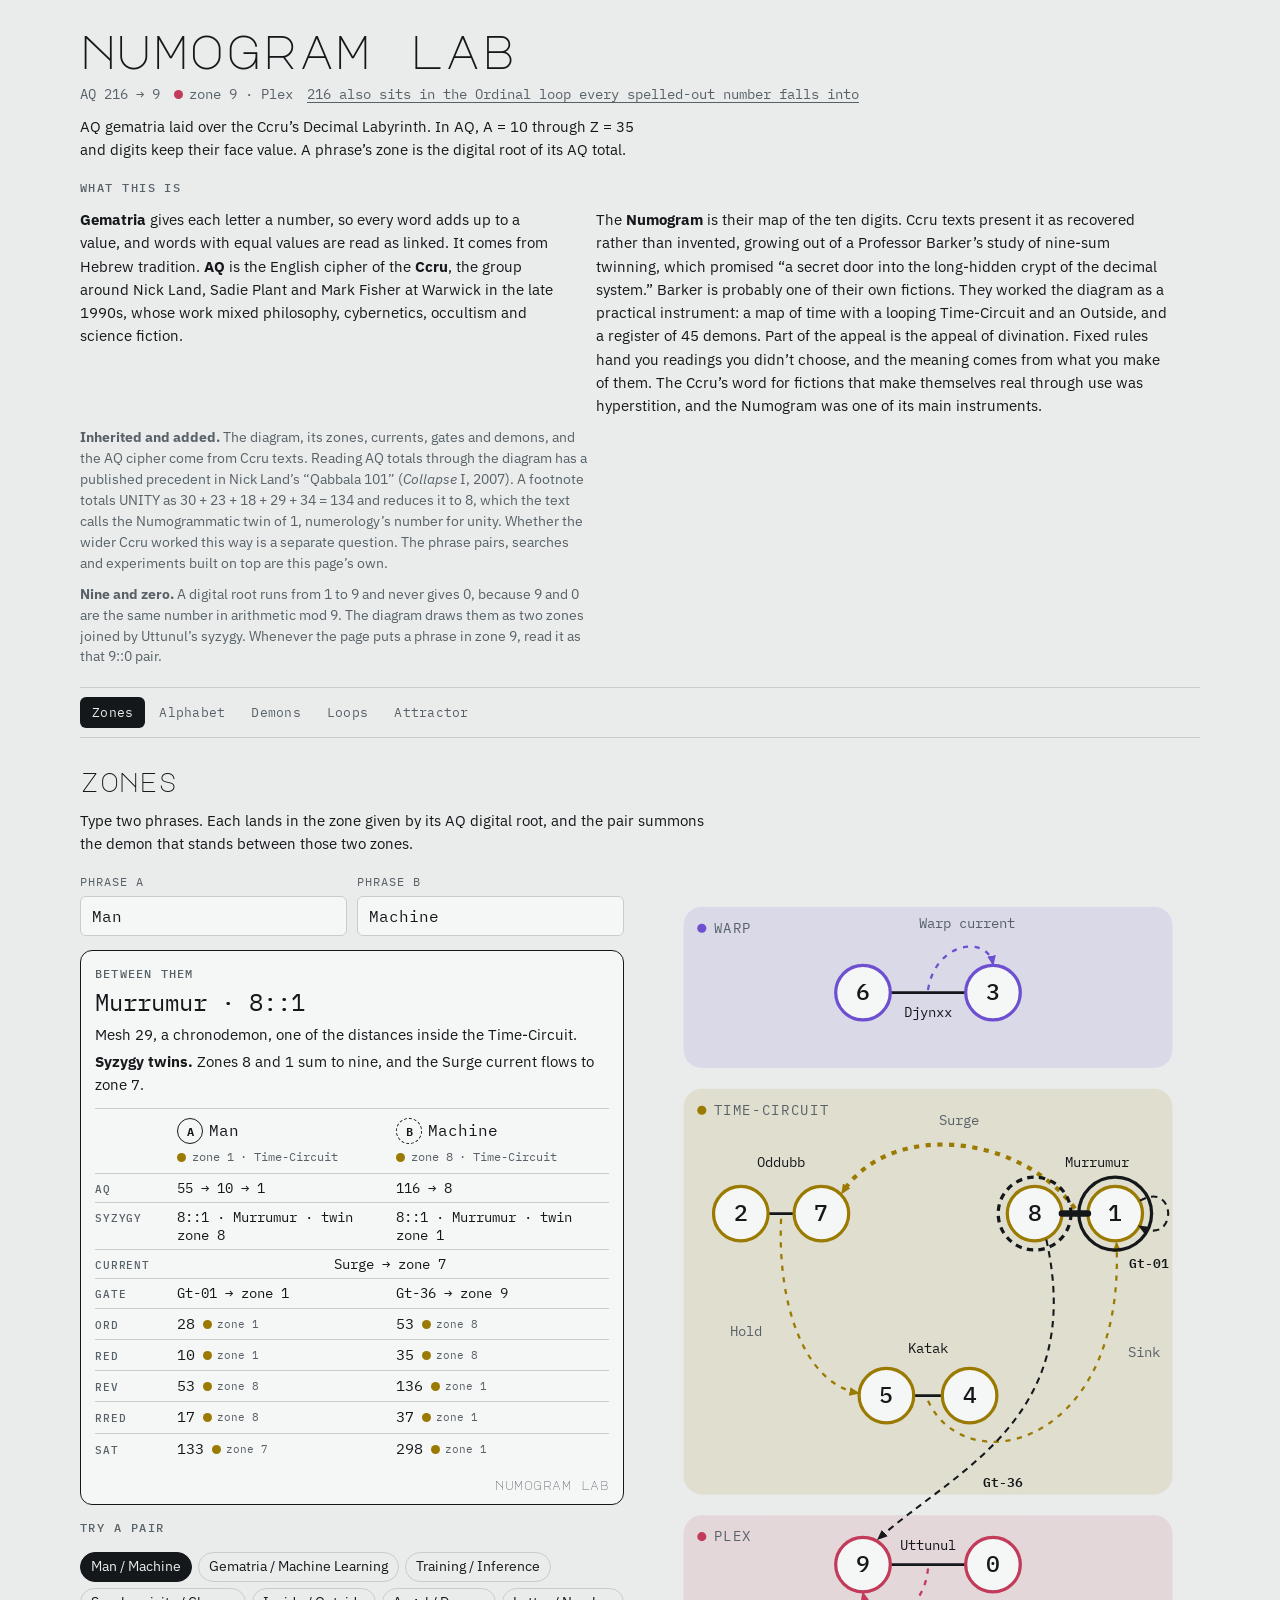
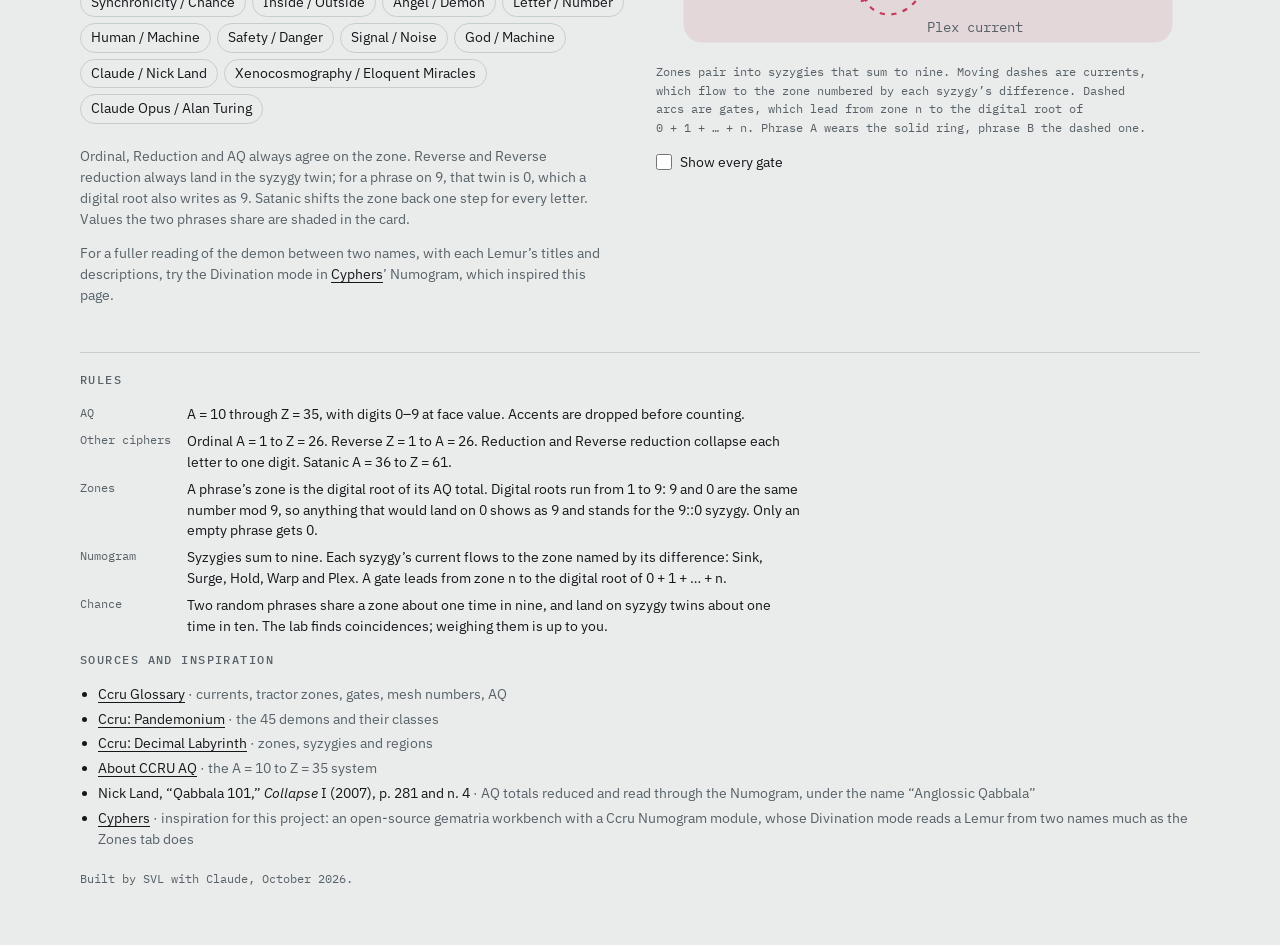
==== commit 5ba822a1: "Add files via upload" ====
--- a/index.html
+++ b/index.html
@@ -207,8 +207,60 @@
 .h-warp { stroke: var(--warp-tint); }
 .h-plex { stroke: var(--plex-tint); }
 
-/* readouts */
-.readouts { display: grid; gap: 16px; min-width: 0; align-content: start; }
+/* zones: inputs and the pair card first, the diagram beside them on wide screens */
+.zgrid { display: grid; gap: 26px; }
+.z-main, .z-fig, .z-notes { display: grid; gap: 14px; min-width: 0; align-content: start; }
+@media (min-width: 880px) {
+  .zgrid {
+    grid-template-columns: minmax(0, 1fr) minmax(0, 1fr); grid-template-areas: "main fig" "notes fig";
+    column-gap: 32px; row-gap: 22px; align-items: start;
+  }
+  .z-main { grid-area: main; }
+  .z-fig { grid-area: fig; }
+  .z-notes { grid-area: notes; }
+}
+.vh { position: absolute; width: 1px; height: 1px; overflow: hidden; clip-path: inset(50%); white-space: nowrap; }
+.pair-card {
+  border: 1.5px solid var(--ink); border-radius: 12px; background: var(--surface);
+  padding: 12px 12px 8px; display: grid; gap: 10px; min-width: 0;
+}
+@media (min-width: 540px) { .pair-card { padding: 14px 14px 10px; gap: 12px; } }
+.pc-verdict { display: grid; gap: 4px; min-width: 0; }
+.pc-verdict h3 { margin: 0; font-family: var(--mono); font-size: var(--t-xs); letter-spacing: 0.1em; text-transform: uppercase; color: var(--muted); font-weight: 500; }
+.pc-verdict p { margin: 0; }
+.pc-verdict .big { font-size: clamp(20px, 5.6vw, 24px); }
+table.pc { table-layout: fixed; width: 100%; border-top: 1px solid var(--rule); }
+.pc col.c-lbl { width: 62px; }
+@media (min-width: 540px) { .pc col.c-lbl { width: 76px; } }
+.pc th, .pc td { white-space: normal; padding: 5px 6px; line-height: 1.35; vertical-align: baseline; overflow-wrap: anywhere; }
+.pc tbody tr:last-child th, .pc tbody tr:last-child td { border-bottom: 0; }
+.pc tbody th { padding-left: 0; font-size: 10.5px; }
+.pc thead th, .pc thead td { padding-block: 9px 7px; vertical-align: top; }
+.pc thead th { text-transform: none; letter-spacing: 0; color: var(--ink); font-weight: 400; font-size: var(--t-sm); }
+.pc-id { display: flex; align-items: flex-start; gap: 6px; min-width: 0; }
+.pc-id .pc-name { padding-top: 2px; }
+.pc .badge { width: 22px; height: 22px; font-size: 11px; }
+.pc-name { font-size: 15px; line-height: 1.25; overflow-wrap: anywhere; min-width: 0; }
+@media (min-width: 540px) { .pc-name { font-size: 16px; } .pc .badge { width: 24px; height: 24px; font-size: 12px; } }
+.pc-name.empty { color: var(--muted); }
+.pc-zone { display: flex; flex-wrap: wrap; align-items: center; gap: 2px 6px; margin-top: 5px; font-size: 12px; color: var(--muted); }
+.pc-reg { flex-basis: 100%; white-space: nowrap; }
+@media (min-width: 540px) {
+  .pc-reg { flex-basis: auto; }
+  .pc-reg::before { content: "· "; }
+}
+.pc td { font-size: var(--t-sm); }
+.pc td .v { font-size: 15px; margin-right: 8px; }
+.pc tr.aq td .v { font-size: var(--t-sm); margin-right: 0; }
+.pc td .z { display: inline-flex; align-items: center; gap: 5px; font-size: 11px; color: var(--muted); white-space: nowrap; }
+.pc td.both { text-align: center; }
+.pc td.none { color: var(--muted); }
+.pc tr.first th, .pc tr.first td { border-top: 1.5px solid var(--rule); }
+.pc td.eq .v { font-weight: 600; }
+.pc td.eq.tc { background: var(--tc-tint); }
+.pc td.eq.warp { background: var(--warp-tint); }
+.pc td.eq.plex { background: var(--plex-tint); }
+.pc-mark { margin: 0; text-align: right; font-family: var(--display); font-size: 12px; color: var(--muted); letter-spacing: 0.04em; }
 .between {
   padding: 14px 16px; border: 1.5px solid var(--ink); border-radius: 10px;
   display: grid; gap: 6px; background: var(--surface); min-width: 0;
@@ -216,27 +268,11 @@
 .between h3 { margin: 0; font-family: var(--mono); font-size: var(--t-xs); letter-spacing: 0.1em; text-transform: uppercase; color: var(--muted); font-weight: 500; }
 .between p { margin: 0; }
 .big { font-family: var(--mono); font-size: var(--t-lg); line-height: 1.3; overflow-wrap: anywhere; }
-.ph { display: grid; gap: 10px; padding-top: 14px; border-top: 1px solid var(--rule); min-width: 0; }
-.ph-head { display: flex; flex-wrap: wrap; align-items: center; gap: 6px 12px; }
 .badge {
   font-family: var(--mono); font-size: 12px; font-weight: 600; border: 1.5px solid var(--ink); border-radius: 50%;
   width: 24px; height: 24px; display: inline-grid; place-items: center; flex: none;
 }
 .badge.b { border-style: dashed; }
-.ph-name { font-family: var(--mono); font-size: var(--t-lg); overflow-wrap: anywhere; min-width: 0; }
-.ph-name.empty { color: var(--muted); }
-.kv { display: grid; grid-template-columns: auto minmax(0, 1fr); gap: 4px 14px; font-size: var(--t-sm); margin: 0; }
-.kv dt { font-family: var(--mono); font-size: 11px; letter-spacing: 0.08em; text-transform: uppercase; color: var(--muted); padding-top: 2px; }
-.kv dd { margin: 0; min-width: 0; }
-.cz { display: grid; grid-template-columns: repeat(3, minmax(0, 1fr)); gap: 6px; }
-@media (min-width: 540px) { .cz { grid-template-columns: repeat(6, minmax(0, 1fr)); } }
-.cz div {
-  border: 1px solid var(--rule); border-radius: 6px; padding: 6px 8px; display: grid; gap: 1px;
-  font-family: var(--mono); font-variant-numeric: tabular-nums; background: var(--surface); min-width: 0;
-}
-.cz .k { font-size: 11px; color: var(--muted); letter-spacing: 0.05em; }
-.cz .v { font-size: 15px; }
-.cz .z { font-size: 11px; display: flex; align-items: center; gap: 5px; color: var(--muted); }
 
 /* tables */
 .tbl-wrap { overflow-x: auto; }
@@ -429,25 +465,29 @@
         <h2>zones</h2>
         <p class="lead">Type two phrases. Each lands in the zone given by its AQ digital root, and the pair summons the demon that stands between those two zones.</p>
       </div>
-      <div class="cols">
-        <div class="stack">
+      <div class="zgrid">
+        <div class="z-main">
           <div class="pair-inputs">
             <div class="field"><label for="in-a">Phrase A</label><input id="in-a" type="text" value="Man" autocomplete="off" autocapitalize="off" spellcheck="false"></div>
             <div class="field"><label for="in-b">Phrase B</label><input id="in-b" type="text" value="Machine" autocomplete="off" autocapitalize="off" spellcheck="false"></div>
           </div>
+          <div class="pair-card" id="pair-card">
+            <div class="pc-verdict" id="between" aria-live="polite"></div>
+            <table class="pc" id="pair-table"></table>
+            <p class="pc-mark" aria-hidden="true">numogram lab</p>
+          </div>
+          <h3 class="sub">Try a pair</h3>
+          <div class="chips" id="pair-chips" role="group" aria-label="Example pairs"></div>
+        </div>
+        <div class="z-fig">
           <figure class="diagram">
             <svg id="numo" viewBox="0 0 400 600" role="img" aria-label="The Numogram: ten zones in five syzygy pairs, the Warp at the top, the Time-Circuit in the middle and the Plex at the bottom, with currents and gates."></svg>
             <figcaption>Zones pair into syzygies that sum to nine. Moving dashes are currents, which flow to the zone numbered by each syzygy’s difference. Dashed arcs are gates, which lead from zone n to the digital root of 0&nbsp;+&nbsp;1&nbsp;+&nbsp;…&nbsp;+&nbsp;n. Phrase A wears the solid ring, phrase B the dashed one.</figcaption>
           </figure>
           <label class="toggle"><input type="checkbox" id="all-gates"> Show every gate</label>
-          <h3 class="sub">Try a pair</h3>
-          <div class="chips" id="pair-chips" role="group" aria-label="Example pairs"></div>
         </div>
-        <div class="readouts">
-          <div class="between" id="between" aria-live="polite"></div>
-          <div class="ph" id="ro-a"></div>
-          <div class="ph" id="ro-b"></div>
-          <p class="note">Ordinal, Reduction and AQ always agree on the zone. Reverse and Reverse reduction always land in the syzygy twin; for a phrase on 9, that twin is 0, which a digital root also writes as 9. Satanic shifts the zone back one step for every letter.</p>
+        <div class="z-notes">
+          <p class="note">Ordinal, Reduction and AQ always agree on the zone. Reverse and Reverse reduction always land in the syzygy twin; for a phrase on 9, that twin is 0, which a digital root also writes as 9. Satanic shifts the zone back one step for every letter. Values the two phrases share are shaded in the card.</p>
           <p class="note">For a fuller reading of the demon between two names, with each Lemur’s titles and descriptions, try the Divination mode in <a href="https://cyphers.news" target="_blank" rel="noopener">Cyphers</a>’ Numogram, which inspired this page.</p>
         </div>
       </div>
@@ -1016,39 +1056,65 @@
     $('#overlay').innerHTML = h;
   }
 
-  /* ---------- zones readouts ---------- */
+  /* ---------- zones: the pair card ---------- */
   const CLASS_TEXT = {
     chrono: 'a chronodemon, one of the distances inside the Time-Circuit',
     amphi: 'an amphidemon, a rupture in the Time-Circuit that opens onto the Outside',
     xeno: 'a xenodemon of the outer gulfs'
   };
-  function readout(el, which, raw) {
+  function reading(raw) {
     const text = String(raw || '').trim(), v = values(text);
-    if (v.n === 0 && v.digits === 0) {
-      el.innerHTML = `<div class="ph-head"><span class="badge ${which}" aria-hidden="true">${which.toUpperCase()}</span><span class="ph-name empty">Type a phrase</span></div>`;
-      return null;
-    }
-    const st = plexSteps(v.aq), z = st[st.length - 1], r = region(z), sz = syzOf(z), g = gateOf(z), cz = cipherZones(v);
-    el.innerHTML =
-      `<div class="ph-head"><span class="badge ${which}" aria-hidden="true">${which.toUpperCase()}</span><span class="ph-name">${esc(text)}</span><span class="rchip"><i class="dot ${r}"></i>zone ${z} · ${REGION_NAME[r]}</span></div>` +
-      `<dl class="kv"><dt>AQ</dt><dd class="mono">${st.join(' → ')}</dd>` +
-      `<dt>Syzygy</dt><dd>${sz.key} · ${sz.demon} · twin zone ${sz.twin}</dd>` +
-      `<dt>Current</dt><dd>${sz.current} → zone ${sz.to}</dd>` +
-      `<dt>Gate</dt><dd>${g.label} → zone ${g.to}</dd></dl>` +
-      `<div class="cz" aria-label="Zone under each cipher">${CIPHERS6.map(c =>
-        `<div><span class="k">${CIPHER_SHORT[c]}</span><span class="v">${v[c]}</span><span class="z"><i class="dot ${region(cz[c])}"></i>zone ${cz[c]}</span></div>`).join('')}</div>`;
-    return { z, v };
+    if (v.n === 0 && v.digits === 0) return null;
+    const st = plexSteps(v.aq), z = st[st.length - 1];
+    return { text, v, st, z, r: region(z), sz: syzOf(z), g: gateOf(z), cz: cipherZones(v) };
+  }
+  const andList = xs => xs.length < 2 ? xs.join('') : xs.slice(0, -1).join(', ') + ' and ' + xs[xs.length - 1];
+  /* A and B side by side. Rows that read the same for both span the two columns;
+     cipher values the two phrases share are shaded in their zone's colour. */
+  function pairTable(ra, rb) {
+    const head = (r, k) => {
+      const badge = `<span class="badge ${k}" aria-hidden="true">${k.toUpperCase()}</span>`;
+      if (!r) return `<th scope="col"><span class="pc-id">${badge}<span class="pc-name empty">Type a phrase</span></span></th>`;
+      return `<th scope="col"><span class="pc-id">${badge}<span class="pc-name">${esc(r.text)}</span></span>` +
+        `<span class="pc-zone"><i class="dot ${r.r}"></i>zone ${r.z}<span class="pc-reg">${REGION_NAME[r.r]}</span></span></th>`;
+    };
+    const both = ra && rb;
+    const shared = (label, f) => {
+      if (both && f(ra) === f(rb)) return `<tr><th scope="row">${label}</th><td colspan="2" class="both">${f(ra)}</td></tr>`;
+      return `<tr><th scope="row">${label}</th>${[ra, rb].map(r => r ? `<td>${f(r)}</td>` : '<td class="none">—</td>').join('')}</tr>`;
+    };
+    const numbers = (label, val, zoneOf, show, cls, withZone = true) => {
+      const eq = both && val(ra) === val(rb);
+      return `<tr${cls ? ` class="${cls}"` : ''}><th scope="row">${label}</th>${[ra, rb].map(r => {
+        if (!r) return '<td class="none">—</td>';
+        const z = zoneOf(r), reg = region(z);
+        return `<td${eq ? ` class="eq ${reg}"` : ''}><span class="v">${show(r)}</span>` +
+          (withZone ? `<span class="z"><i class="dot ${reg}"></i>zone ${z}</span>` : '') + '</td>';
+      }).join('')}</tr>`;
+    };
+    let h = '<caption class="vh">Phrase A and phrase B, reading by reading</caption>' +
+      `<colgroup><col class="c-lbl"><col><col></colgroup><thead><tr><td></td>${head(ra, 'a')}${head(rb, 'b')}</tr></thead><tbody>`;
+    h += numbers('AQ', r => r.v.aq, r => r.z, r => r.st.join(' → '), 'aq', false);
+    h += shared('Syzygy', r => `${r.sz.key} · ${r.sz.demon} · twin zone ${r.sz.twin}`);
+    h += shared('Current', r => `${r.sz.current} → zone ${r.sz.to}`);
+    h += shared('Gate', r => `${r.g.label} → zone ${r.g.to}`);
+    ['ord', 'red', 'rev', 'rred', 'sat'].forEach((c, i) => {
+      h += numbers(CIPHER_SHORT[c], r => r.v[c], r => r.cz[c], r => r.v[c], i === 0 ? 'first' : '');
+    });
+    return h + '</tbody>';
   }
   function between(ra, rb) {
     const el = $('#between');
     let h = '<h3>Between them</h3>';
     if (!ra || !rb) { el.innerHTML = h + '<p class="big">Waiting for two phrases</p>'; return; }
+    const twins = ra.v.n === rb.v.n && ra.v.ord === rb.v.ord;
+    const eq = CIPHERS6.filter(c => ra.v[c] === rb.v[c]);
+    const shared = !twins && eq.length ? ` Equal in ${andList(eq.map(c => `${CIPHER_LONG[c]} (${ra.v[c]})`))}.` : '';
     if (ra.z === rb.z) {
-      const twins = ra.v.n === rb.v.n && ra.v.ord === rb.v.ord;
-      h += `<p class="big">Same zone · ${ra.z}</p><p>No demon stands between them.${twins ? ' They are exact twins too: the same in Ordinal, Reverse, Satanic and AQ.' : ''}</p>`;
+      h += `<p class="big">Same zone · ${ra.z}</p><p>No demon stands between them.${twins ? ' They are exact twins too: the same in Ordinal, Reverse, Satanic and AQ.' : shared}</p>`;
     } else {
       const d = demonBetween(ra.z, rb.z, 'murrumur');
-      h += `<p class="big">${esc(d.name)} · ${d.a}::${d.b}</p><p>Mesh ${pad(d.mesh)}, ${CLASS_TEXT[d.cls]}.</p>`;
+      h += `<p class="big">${esc(d.name)} · ${d.a}::${d.b}</p><p>Mesh ${pad(d.mesh)}, ${CLASS_TEXT[d.cls]}.${shared}</p>`;
       if (d.syzygetic) {
         const s = syzOf(d.a);
         h += `<p><strong>Syzygy twins.</strong> Zones ${d.a} and ${d.b} sum to nine, and the ${s.current} current flows to zone ${s.to}.</p>`;
@@ -1073,8 +1139,8 @@
     });
   }
   function updateZones() {
-    const ra = readout($('#ro-a'), 'a', $('#in-a').value);
-    const rb = readout($('#ro-b'), 'b', $('#in-b').value);
+    const ra = reading($('#in-a').value), rb = reading($('#in-b').value);
+    $('#pair-table').innerHTML = pairTable(ra, rb);
     between(ra, rb);
     overlay(ra ? ra.z : null, rb ? rb.z : null);
     syncChips();
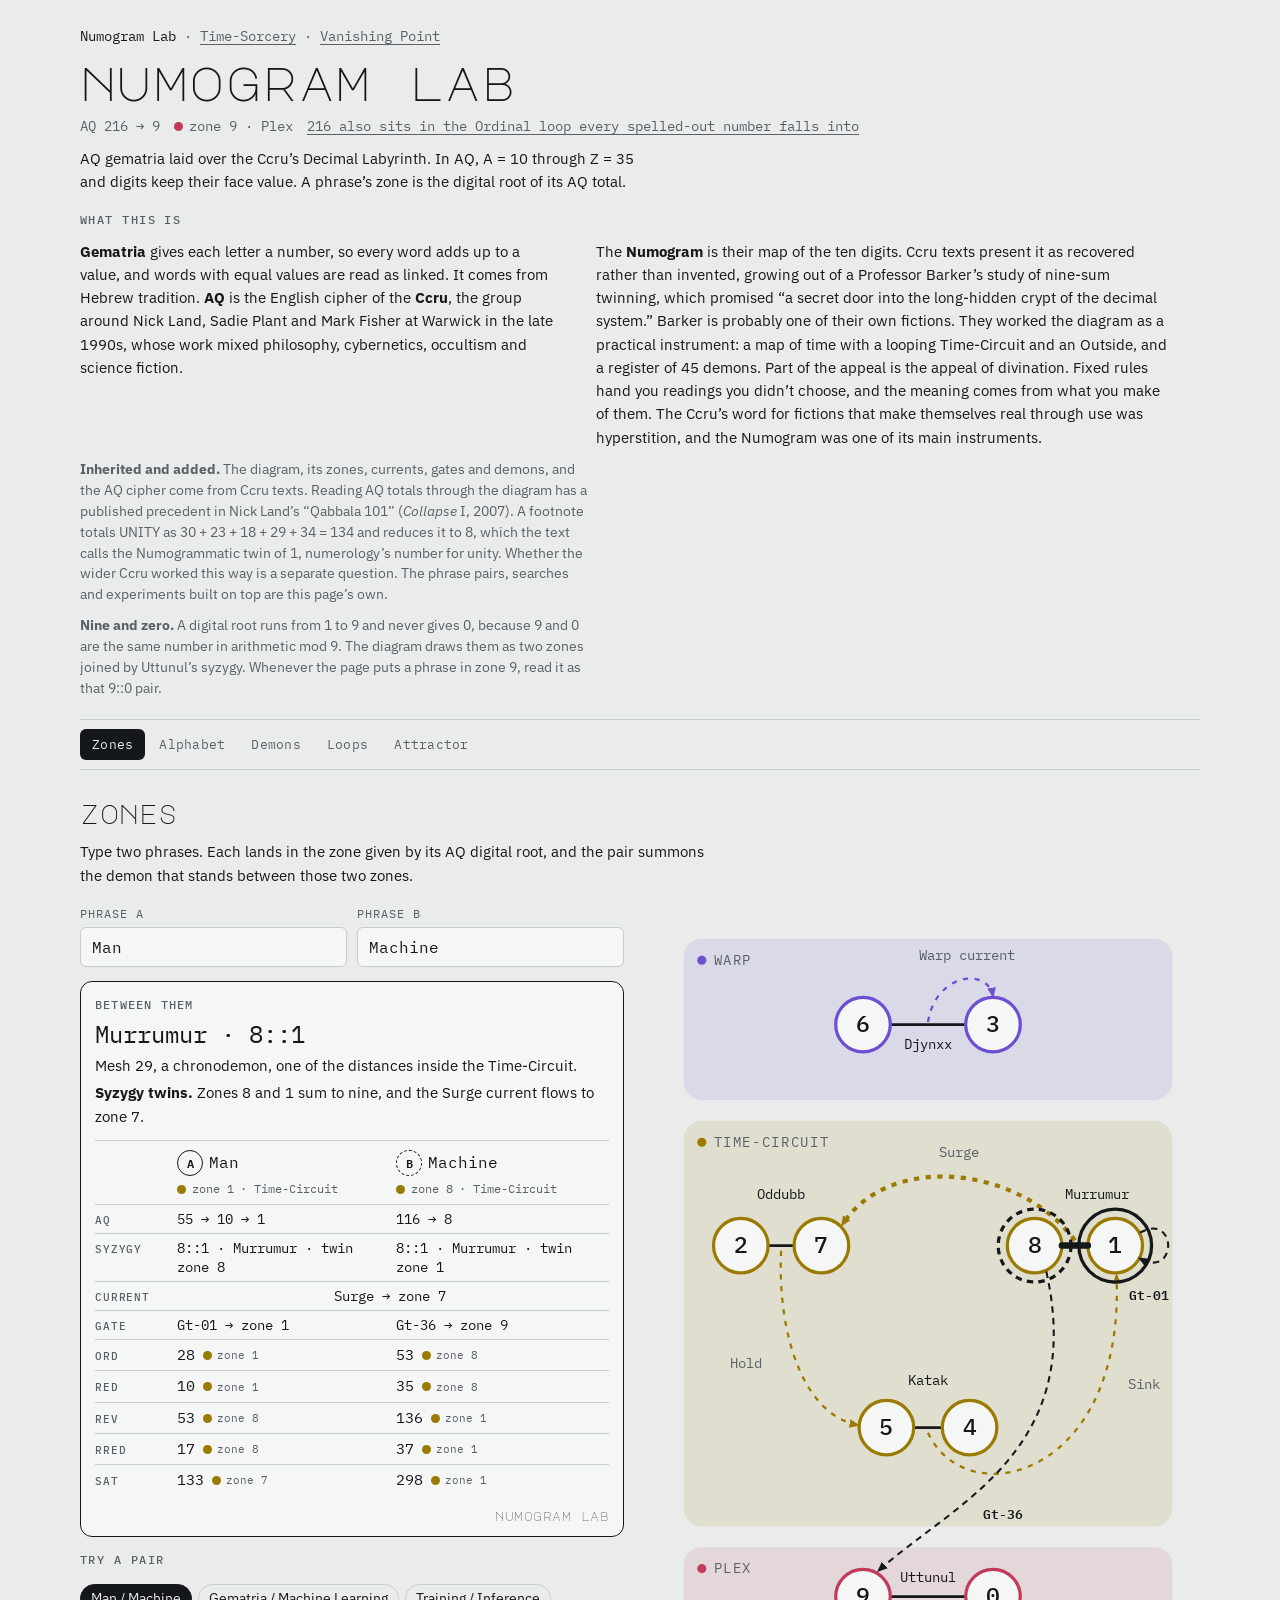
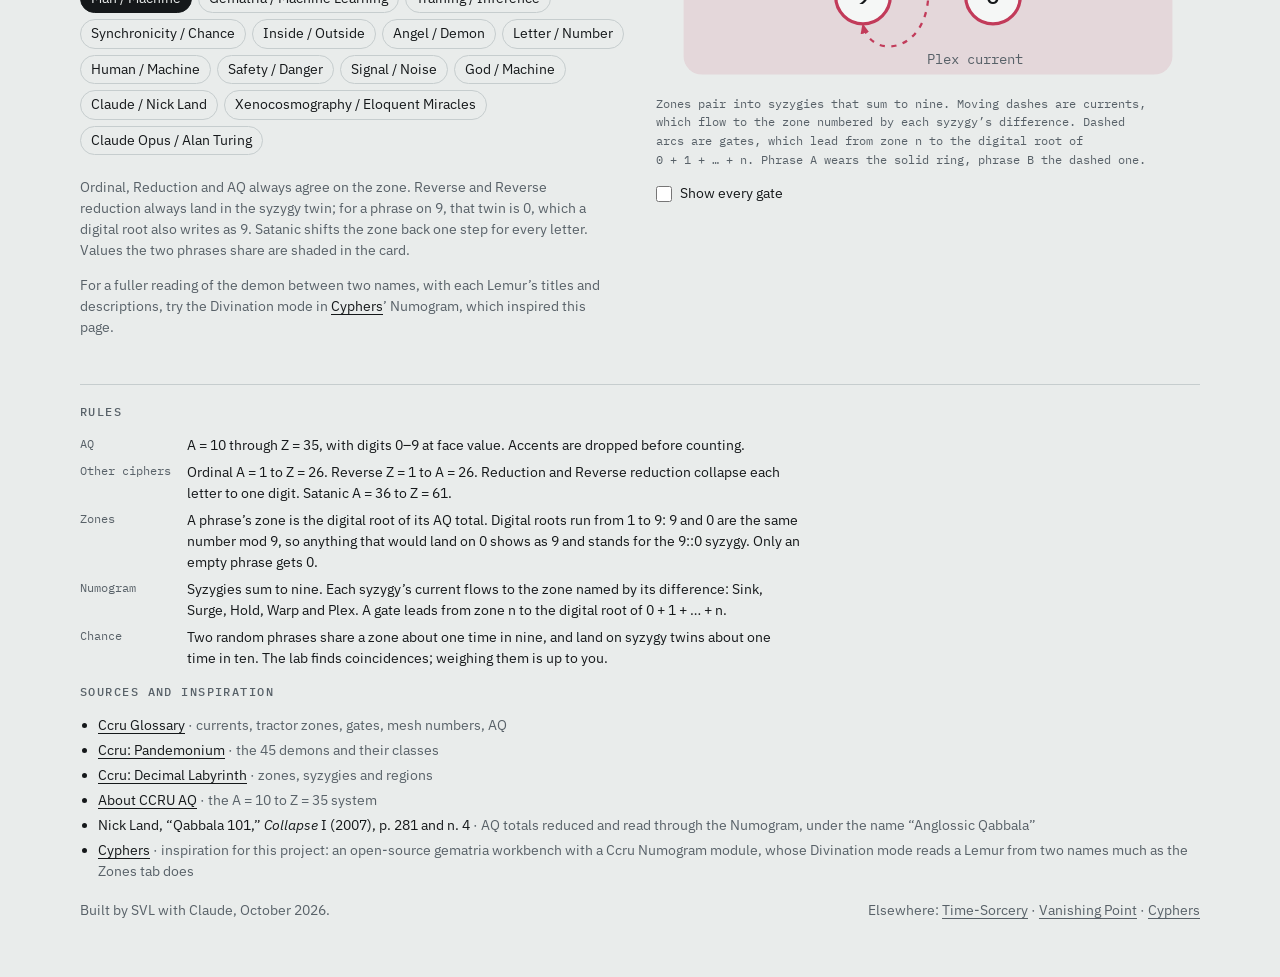
==== commit 8333388f: "Making header links uniform" ====
--- a/index.html
+++ b/index.html
@@ -402,7 +402,6 @@
 .rules dd { margin: 0; }
 .src { margin: 0; padding-left: 18px; display: grid; gap: 4px; }
 .src span { color: var(--muted); }
-.credit { margin: 6px 0 0; font-family: var(--mono); font-size: var(--t-xs); color: var(--muted); }
 
 /* intro */
 .intro { display: grid; gap: 10px; padding-block: 0 20px; }
@@ -429,12 +428,26 @@
   .current { animation: none; }
 }
 
+/* ---------- shared by all three pages: build.py appends this to each page's stylesheet ----------
+   The header and footer markup comes from nav() and foot() in build.py. Every page defines
+   --mono, --sans, --ink, --muted, --t-sm, which this relies on. */
+.svl-nav { margin: 0; font-family: var(--mono); font-size: var(--t-sm); line-height: 1.6; color: var(--muted); }
+.svl-nav a, .svl-foot a { color: var(--muted); text-underline-offset: 3px; text-decoration-thickness: 1px; }
+.svl-nav a:hover, .svl-foot a:hover { color: var(--ink); }
+.svl-nav [aria-current="page"] { color: var(--ink); }
+.svl-nav a, .svl-nav [aria-current="page"], .svl-foot a { white-space: nowrap; }
+.svl-foot {
+  display: flex; flex-wrap: wrap; gap: 6px 24px; justify-content: space-between; width: 100%;
+  margin: 4px 0 0; font-family: var(--sans); font-size: var(--t-sm); line-height: 1.6; color: var(--muted);
+}
+
 </style>
 </head>
 <body>
 
 <div class="page">
   <header class="mast">
+    <nav class="svl-nav" aria-label="SVL’s pages"><span aria-current="page">Numogram Lab</span> <span class="sep" aria-hidden="true">·</span> <a href="time-sorcery.html">Time-Sorcery</a> <span class="sep" aria-hidden="true">·</span> <a href="vanishing-point.html">Vanishing Point</a></nav>
     <h1>numogram lab</h1>
     <div class="readout" id="mast-readout"><span>AQ 216 → 9</span><span class="rchip"><i class="dot plex"></i>zone 9 · Plex</span></div>
     <p>AQ gematria laid over the Ccru’s Decimal Labyrinth. In AQ, A&nbsp;=&nbsp;10 through Z&nbsp;=&nbsp;35 and digits keep their face value. A phrase’s zone is the digital root of its AQ total.</p>
@@ -643,7 +656,7 @@
       <li>Nick Land, “Qabbala 101,” <i>Collapse</i> I (2007), p.&nbsp;281 and n.&nbsp;4 <span>· AQ totals reduced and read through the Numogram, under the name “Anglossic Qabbala”</span></li>
       <li><a href="https://cyphers.news" target="_blank" rel="noopener">Cyphers</a> <span>· inspiration for this project: an open-source gematria workbench with a Ccru Numogram module, whose Divination mode reads a Lemur from two names much as the Zones tab does</span></li>
     </ul>
-    <p class="credit">Built by SVL with Claude, October 2026.</p>
+    <div class="svl-foot"><span>Built by SVL with Claude, October 2026.</span><span>Elsewhere: <a href="time-sorcery.html">Time-Sorcery</a> <span class="sep" aria-hidden="true">·</span> <a href="vanishing-point.html">Vanishing Point</a> <span class="sep" aria-hidden="true">·</span> <a href="https://cyphers.news" target="_blank" rel="noopener">Cyphers</a></span></div>
   </footer>
 </div>
 
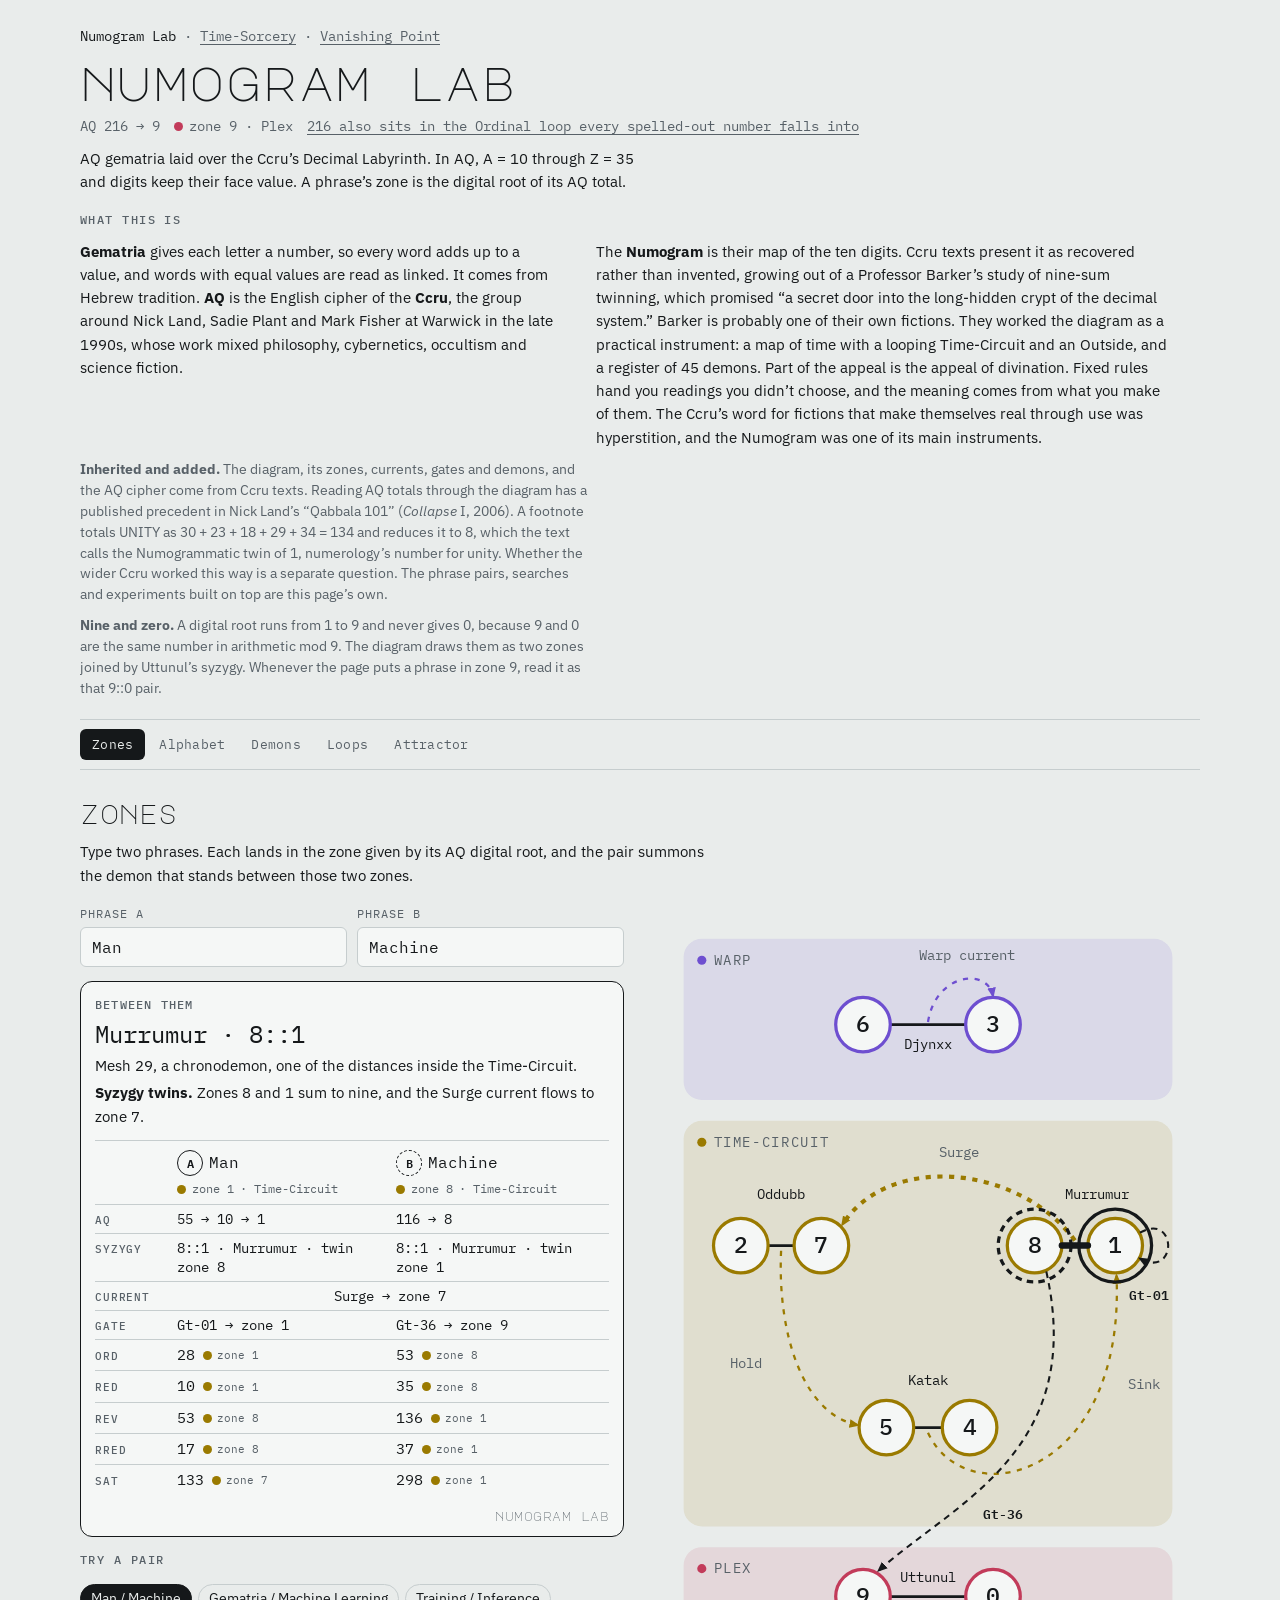
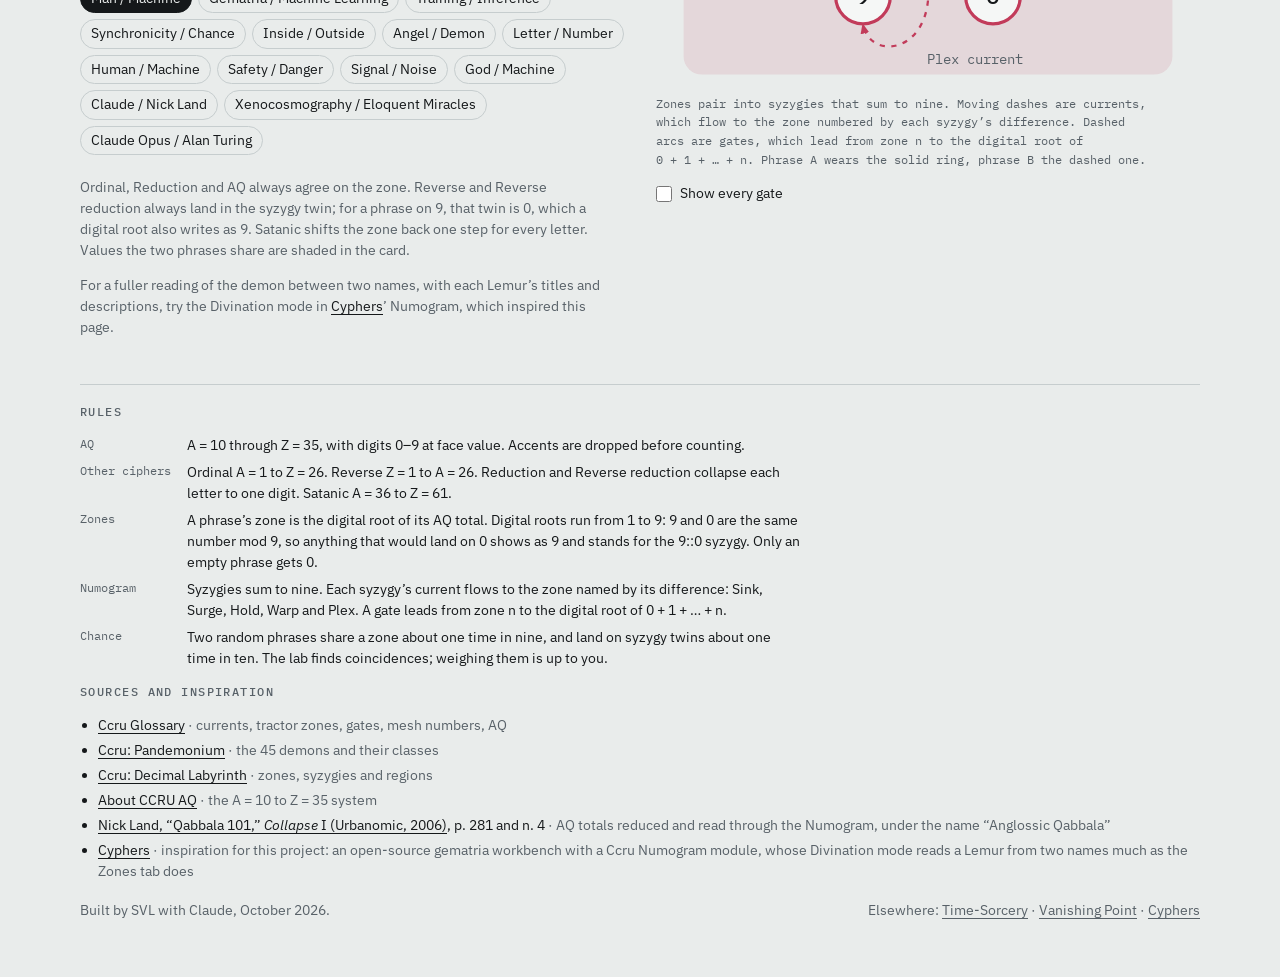
==== commit df56bc3d: "building out Body panel mainly" ====
--- a/index.html
+++ b/index.html
@@ -459,7 +459,7 @@
       <p><strong>Gematria</strong> gives each letter a number, so every word adds up to a value, and words with equal values are read as linked. It comes from Hebrew tradition. <strong>AQ</strong> is the English cipher of the <strong>Ccru</strong>, the group around Nick Land, Sadie Plant and Mark Fisher at Warwick in the late 1990s, whose work mixed philosophy, cybernetics, occultism and science fiction.</p>
       <p>The <strong>Numogram</strong> is their map of the ten digits. Ccru texts present it as recovered rather than invented, growing out of a Professor Barker’s study of nine-sum twinning, which promised “a secret door into the long-hidden crypt of the decimal system.” Barker is probably one of their own fictions. They worked the diagram as a practical instrument: a map of time with a looping Time-Circuit and an Outside, and a register of 45 demons. Part of the appeal is the appeal of divination. Fixed rules hand you readings you didn’t choose, and the meaning comes from what you make of them. The Ccru’s word for fictions that make themselves real through use was hyperstition, and the Numogram was one of its main instruments.</p>
     </div>
-    <p class="note"><strong>Inherited and added.</strong> The diagram, its zones, currents, gates and demons, and the AQ cipher come from Ccru texts. Reading AQ totals through the diagram has a published precedent in Nick Land’s “Qabbala 101” (<i>Collapse</i> I, 2007). A footnote totals UNITY as 30&nbsp;+&nbsp;23&nbsp;+&nbsp;18&nbsp;+&nbsp;29&nbsp;+&nbsp;34&nbsp;=&nbsp;134 and reduces it to 8, which the text calls the Numogrammatic twin of 1, numerology’s number for unity. Whether the wider Ccru worked this way is a separate question. The phrase pairs, searches and experiments built on top are this page’s own.</p>
+    <p class="note"><strong>Inherited and added.</strong> The diagram, its zones, currents, gates and demons, and the AQ cipher come from Ccru texts. Reading AQ totals through the diagram has a published precedent in Nick Land’s “Qabbala 101” (<i>Collapse</i> I, 2006). A footnote totals UNITY as 30&nbsp;+&nbsp;23&nbsp;+&nbsp;18&nbsp;+&nbsp;29&nbsp;+&nbsp;34&nbsp;=&nbsp;134 and reduces it to 8, which the text calls the Numogrammatic twin of 1, numerology’s number for unity. Whether the wider Ccru worked this way is a separate question. The phrase pairs, searches and experiments built on top are this page’s own.</p>
     <p class="note"><strong>Nine and zero.</strong> A digital root runs from 1 to 9 and never gives 0, because 9 and 0 are the same number in arithmetic mod 9. The diagram draws them as two zones joined by Uttunul’s syzygy. Whenever the page puts a phrase in zone 9, read it as that 9::0 pair.</p>
   </section>
 
@@ -653,7 +653,7 @@
       <li><a href="https://dataswamp.org/~john/sites/ccru/digithype/pandemonium.htm" target="_blank" rel="noopener">Ccru: Pandemonium</a> <span>· the 45 demons and their classes</span></li>
       <li><a href="https://dataswamp.org/~john/sites/ccru/declab.htm" target="_blank" rel="noopener">Ccru: Decimal Labyrinth</a> <span>· zones, syzygies and regions</span></li>
       <li><a href="https://alektryon.github.io/ccru-aq/about/index.html" target="_blank" rel="noopener">About CCRU AQ</a> <span>· the A&nbsp;=&nbsp;10 to Z&nbsp;=&nbsp;35 system</span></li>
-      <li>Nick Land, “Qabbala 101,” <i>Collapse</i> I (2007), p.&nbsp;281 and n.&nbsp;4 <span>· AQ totals reduced and read through the Numogram, under the name “Anglossic Qabbala”</span></li>
+      <li><a href="https://www.urbanomic.com/book/collapse-1/" target="_blank" rel="noopener">Nick Land, “Qabbala 101,” <i>Collapse</i> I (Urbanomic, 2006)</a>, p.&nbsp;281 and n.&nbsp;4 <span>· AQ totals reduced and read through the Numogram, under the name “Anglossic Qabbala”</span></li>
       <li><a href="https://cyphers.news" target="_blank" rel="noopener">Cyphers</a> <span>· inspiration for this project: an open-source gematria workbench with a Ccru Numogram module, whose Divination mode reads a Lemur from two names much as the Zones tab does</span></li>
     </ul>
     <div class="svl-foot"><span>Built by SVL with Claude, October 2026.</span><span>Elsewhere: <a href="time-sorcery.html">Time-Sorcery</a> <span class="sep" aria-hidden="true">·</span> <a href="vanishing-point.html">Vanishing Point</a> <span class="sep" aria-hidden="true">·</span> <a href="https://cyphers.news" target="_blank" rel="noopener">Cyphers</a></span></div>
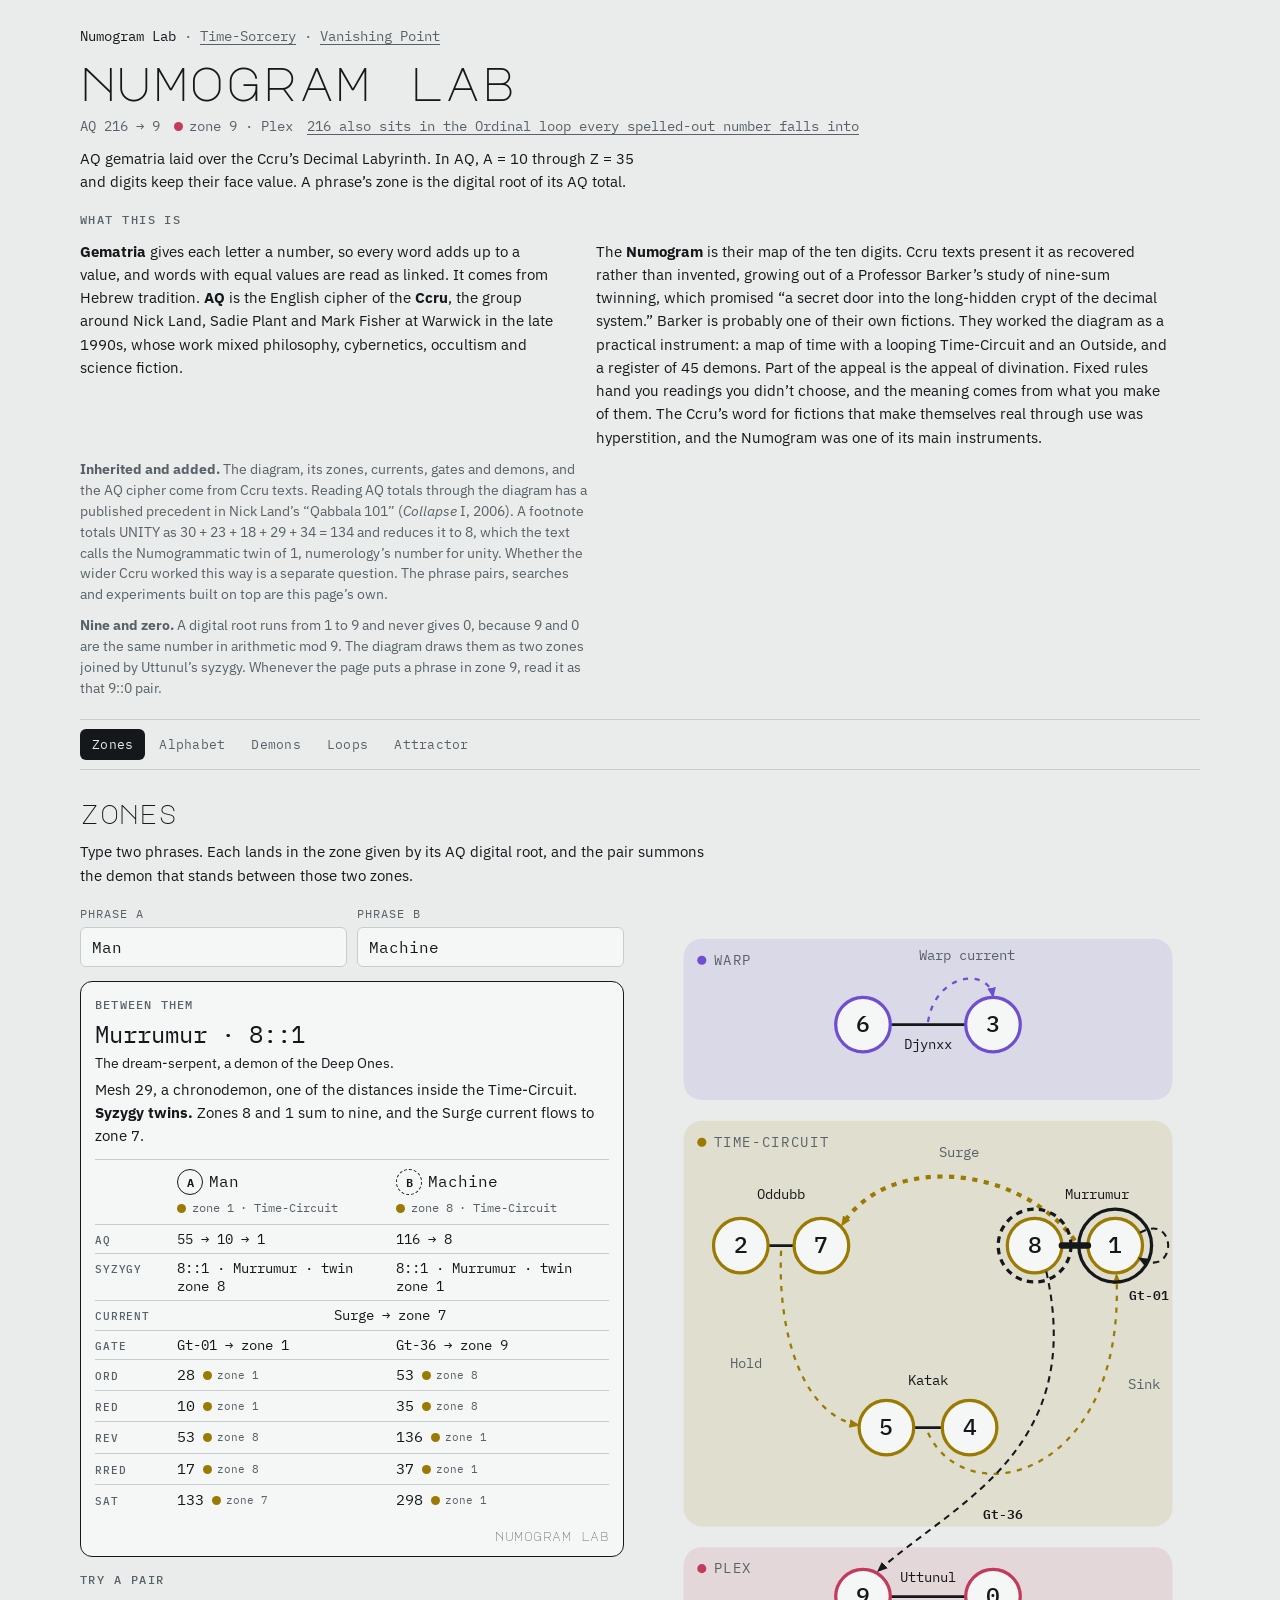
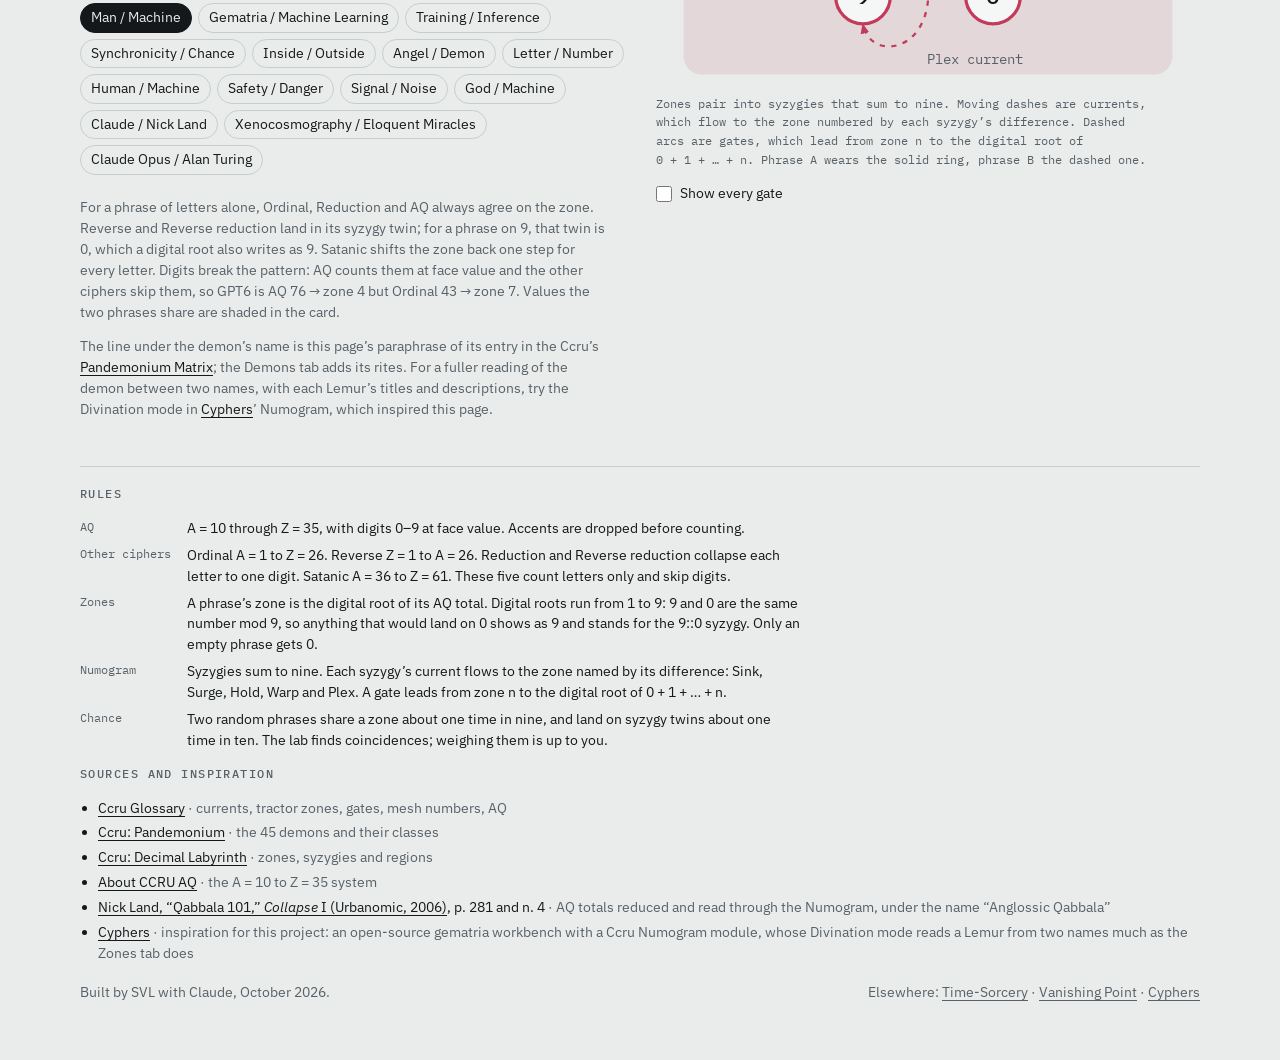
==== commit b96a8987: "Added demon descriptions, other small tweaks." ====
--- a/index.html
+++ b/index.html
@@ -428,6 +428,9 @@
   .current { animation: none; }
 }
 
+/* the demon's description in the pair card's verdict (from shared/demons.js) */
+.pc-verdict .pc-lore { font-size: var(--t-sm); line-height: 1.45; text-wrap: pretty; }
+
 /* ---------- shared by all three pages: build.py appends this to each page's stylesheet ----------
    The header and footer markup comes from nav() and foot() in build.py. Every page defines
    --mono, --sans, --ink, --muted, --t-sm, which this relies on. */
@@ -500,8 +503,8 @@
           <label class="toggle"><input type="checkbox" id="all-gates"> Show every gate</label>
         </div>
         <div class="z-notes">
-          <p class="note">Ordinal, Reduction and AQ always agree on the zone. Reverse and Reverse reduction always land in the syzygy twin; for a phrase on 9, that twin is 0, which a digital root also writes as 9. Satanic shifts the zone back one step for every letter. Values the two phrases share are shaded in the card.</p>
-          <p class="note">For a fuller reading of the demon between two names, with each Lemur’s titles and descriptions, try the Divination mode in <a href="https://cyphers.news" target="_blank" rel="noopener">Cyphers</a>’ Numogram, which inspired this page.</p>
+          <p class="note" id="cipher-note">For a phrase of letters alone, Ordinal, Reduction and AQ always agree on the zone. Reverse and Reverse reduction land in its syzygy twin; for a phrase on 9, that twin is 0, which a digital root also writes as 9. Satanic shifts the zone back one step for every letter. Digits break the pattern: AQ counts them at face value and the other ciphers skip them. Values the two phrases share are shaded in the card.</p>
+          <p class="note">The line under the demon’s name is this page’s paraphrase of its entry in the Ccru’s <a href="https://dataswamp.org/~john/sites/ccru/digithype/pandemonium.htm" target="_blank" rel="noopener">Pandemonium Matrix</a>; the Demons tab adds its rites. For a fuller reading of the demon between two names, with each Lemur’s titles and descriptions, try the Divination mode in <a href="https://cyphers.news" target="_blank" rel="noopener">Cyphers</a>’ Numogram, which inspired this page.</p>
         </div>
       </div>
     </section>
@@ -515,7 +518,7 @@
       <div class="cols">
         <figure class="diagram">
           <svg id="ring" viewBox="0 0 400 400" role="img" aria-label="The alphabet on a ring with each letter joined to its mirror; all thirteen chords sum to 45 in AQ."></svg>
-          <figcaption>The thirteen mirror pairs. Chord color gives the region of the syzygy each pair falls in; line style separates Murrumur, Oddubb and Katak. G and T form the diameter, which is why “Gt” totals 45. Tap a letter.</figcaption>
+          <figcaption>The thirteen mirror pairs. Chord colour gives the region of the syzygy each pair falls in; line style separates Murrumur, Oddubb and Katak. G and T form the diameter, which is why “Gt” totals 45. Tap a letter.</figcaption>
           <ul class="legend" id="ring-legend"></ul>
           <p class="note" id="ring-detail" aria-live="polite"></p>
         </figure>
@@ -642,7 +645,7 @@
     <h2>Rules</h2>
     <dl class="rules">
       <dt>AQ</dt><dd>A&nbsp;=&nbsp;10 through Z&nbsp;=&nbsp;35, with digits 0–9 at face value. Accents are dropped before counting.</dd>
-      <dt>Other ciphers</dt><dd>Ordinal A&nbsp;=&nbsp;1 to Z&nbsp;=&nbsp;26. Reverse Z&nbsp;=&nbsp;1 to A&nbsp;=&nbsp;26. Reduction and Reverse reduction collapse each letter to one digit. Satanic A&nbsp;=&nbsp;36 to Z&nbsp;=&nbsp;61.</dd>
+      <dt>Other ciphers</dt><dd>Ordinal A&nbsp;=&nbsp;1 to Z&nbsp;=&nbsp;26. Reverse Z&nbsp;=&nbsp;1 to A&nbsp;=&nbsp;26. Reduction and Reverse reduction collapse each letter to one digit. Satanic A&nbsp;=&nbsp;36 to Z&nbsp;=&nbsp;61. These five count letters only and skip digits.</dd>
       <dt>Zones</dt><dd>A phrase’s zone is the digital root of its AQ total. Digital roots run from 1 to 9: 9 and 0 are the same number mod 9, so anything that would land on 0 shows as 9 and stands for the 9::0 syzygy. Only an empty phrase gets 0.</dd>
       <dt>Numogram</dt><dd>Syzygies sum to nine. Each syzygy’s current flows to the zone named by its difference: Sink, Surge, Hold, Warp and Plex. A gate leads from zone n to the digital root of 0&nbsp;+&nbsp;1&nbsp;+&nbsp;…&nbsp;+&nbsp;n.</dd>
       <dt>Chance</dt><dd>Two random phrases share a zone about one time in nine, and land on syzygy twins about one time in ten. The lab finds coincidences; weighing them is up to you.</dd>
@@ -662,6 +665,163 @@
 
 <script>
 const LEXICON = {"ccru": ["Xenocosmography", "Eloquent Miracles", "Nick Land", "Hyperstition", "Numogram", "Accelerationism", "Gnon", "Lemuria", "Lemurian Time War", "Ccru", "Uttunul", "Katak", "Djynxx", "Oddubb", "Murrumur", "Cthelll", "Barker", "Qwernomics", "Axsys", "Decimal Labyrinth", "Time Circuit", "Warp", "Plex", "Syzygy", "Pandemonium", "Meltdown", "Fanged Noumena", "Thirst for Annihilation", "Teleoplexy", "Templexity", "Xenosystems", "Outside", "Capital", "Pythia", "Dark Enlightenment", "Cathedral", "Exit", "Tic Xenotation", "Abstract Culture", "Mark Fisher", "Sadie Plant", "Kodwo Eshun", "Orphan Drift", "Machinic Desire", "Cyberpositive", "Technocapital", "Crypto Current", "Bitcoin", "Satoshi Nakamoto", "Shanghai", "Urban Future", "Outside In", "Pythia Unbound", "Phyl Undhu", "Lemurs", "Anglossic Qabbala", "AQ", "Qabbala", "Xenodemon", "Chronodemon", "Time War", "Templex", "Neuromancer", "William Gibson", "Cyberspace", "Burroughs", "Interzone", "Capitalism", "Hyperstitional", "Numogrammatic", "Decimal Numogram", "Plutonics", "Cyberrevolution", "Swarmachines", "Circuitries", "Templexity Shanghai", "Xeno"], "lovecraft": ["Cthulhu", "Lovecraft", "Necronomicon", "Yog Sothoth", "Azathoth", "Nyarlathotep", "Dagon", "Rlyeh", "Shoggoth", "Old Ones", "Great Old Ones", "Elder Gods", "Elder Sign", "Arkham", "Innsmouth", "Miskatonic", "Call of Cthulhu", "That is not dead which can eternal lie", "Mountains of Madness", "The Outer Gods", "Abdul Alhazred"], "thelema": ["Aleister Crowley", "Crowley", "Thelema", "Agape", "Do what thou wilt", "Love is the law", "Love under will", "Aiwass", "Hadit", "Nuit", "Ra Hoor Khuit", "Horus", "Babalon", "Choronzon", "Abrahadabra", "Book of the Law", "Liber Al", "Book of Lies", "Aeon of Horus", "The Great Beast", "To Mega Therion", "Therion", "Holy Guardian Angel", "Magick", "Thoth", "Golden Dawn", "Boleskine", "Every man and every woman is a star", "The Abyss"], "faust": ["Faust", "Doctor Faustus", "Mephistopheles", "Mephisto", "Gretchen", "Walpurgis Night", "Deal with the Devil", "Pact with the Devil", "Sold his soul", "The spirit that denies", "Goethe", "Marlowe"], "occult": ["Demiurge", "Pleroma", "Sophia", "Archons", "Abraxas", "Gnosis", "Aeon", "Hermes Trismegistus", "Emerald Tablet", "As above so below", "Philosophers Stone", "Magnum Opus", "Solve et Coagula", "Prima Materia", "Ouroboros", "Azoth", "Alchemy", "Baphomet", "Lucifer", "Satan", "Beelzebub", "Lilith", "Samael", "Metatron", "Golem", "Tetragrammaton", "Sephiroth", "Qliphoth", "Tree of Life", "Ein Sof", "Kabbalah", "Gematria", "Satanic Gematria", "Numerology", "Bibliomancy", "Tarot", "Grimoire", "Sigil", "Chaos Magic", "Austin Osman Spare", "Occult", "Magic", "Sorcery", "Witchcraft", "Necromancy", "Divination", "Oracle", "Prophecy", "Black Magic", "Left Hand Path", "Right Hand Path", "Daemon", "Familiar", "Pentagram", "Hexagram", "Talisman", "Invocation", "Evocation"], "bible": ["Number of the Beast", "Six hundred sixty six", "The Beast", "Antichrist", "Apocalypse", "Armageddon", "Revelation", "Alpha and Omega", "Whore of Babylon", "Lake of Fire", "Four Horsemen", "Seven Seals", "Mark of the Beast", "In the beginning was the Word", "Let there be light", "Fiat Lux", "Ashes to ashes", "Dust to dust", "Tower of Babel", "Garden of Eden", "Tree of Knowledge", "Original Sin", "Serpent", "Adam", "Eve", "Babylon", "Golgotha", "Lazarus", "Judas", "Logos", "Holy Ghost", "Holy Spirit", "Fallen Angel", "Morning Star", "Son of Perdition", "Abaddon", "Apollyon", "Leviathan", "Behemoth", "Gog and Magog", "Mene Mene Tekel", "Vanity of vanities"], "philo": ["Will to Power", "Eternal Return", "Overman", "Ubermensch", "God is dead", "Amor Fati", "Zarathustra", "Beyond Good and Evil", "Death of God", "Thing in Itself", "Noumenon", "Noumena", "Phenomena", "Critique of Pure Reason", "Transcendental", "Body without Organs", "Anti Oedipus", "Thousand Plateaus", "Rhizome", "Deterritorialization", "Schizoanalysis", "Desiring Machines", "Accursed Share", "Sovereignty", "Inner Experience", "Nietzsche", "Kant", "Bataille", "Deleuze", "Guattari", "Spinoza", "Hegel", "Absolute Spirit", "Geist", "Dasein", "Heidegger", "Being and Time", "Nothingness", "Nihilism", "Abyss", "Schopenhauer", "Will and Representation", "Cogito", "Eternal Recurrence", "Last Man", "Death Drive", "Thanatos", "Eros", "The Real", "Lacan"], "ai": ["Artificial Intelligence", "Singularity", "Superintelligence", "Machine Intelligence", "Neural Network", "Basilisk", "Rokos Basilisk", "Paperclip Maximizer", "Alignment", "Large Language Model", "Language Model", "Claude", "GPT", "Intelligence Explosion", "Technological Singularity", "The Machine", "Ghost in the Machine", "Turing Test", "Alan Turing", "Cybernetics", "Norbert Wiener", "Skynet", "Golem XIV", "Deus ex Machina", "Machine God"], "greek": ["Sphinx", "Riddle of the Sphinx", "Oedipus", "Thebes", "Delphi", "Know thyself", "Gnothi Seauton", "Apollo", "Dionysus", "Prometheus", "Pandora", "Hermes", "Chronos", "Kronos", "Aion", "Kairos", "Hades", "Persephone", "Orpheus", "Eurydice", "Medusa", "Minotaur", "Labyrinth", "Icarus", "Daedalus", "Cassandra", "Pythagoras", "Tetractys"], "sphinxph": ["Will to Ice", "What is Man", "Hell is hot", "Time is ill", "Love is God", "Love is lie", "Dogs of war", "Gods of war", "Iron to ice", "Time to die", "Gold is sin", "What is Ash", "Path of sin", "Ruin of all", "Hope is law"], "words": ["Cross", "Power", "Glory", "Omen", "Doom", "Devil", "Earth", "Tree", "Evil", "Man", "Ash", "Fire", "Ice", "Hell", "Heaven", "Death", "Life", "Time", "Void", "Zero", "Infinity", "Chaos", "Order", "Mirror", "Riddle", "Answer", "Question", "Number", "Word", "Name", "Secret", "Key", "Gate", "Door", "Spiral", "Loop", "Circuit", "Machine", "Ghost", "Spirit", "Soul", "Mind", "Dream", "Nightmare", "Shadow", "Light", "Darkness", "Eclipse", "Sun", "Moon", "Star", "Blood", "Bone", "Dust", "Salt", "Gold", "Mercury", "Sulphur", "Silence", "Thunder", "Lightning", "Dragon", "Wolf", "Raven", "Crow", "Owl", "Spider", "Web", "Hive", "Swarm", "Virus", "Plague", "Fever", "Madness", "Genius", "Prophet", "Witch", "Wizard", "Magus", "Hierophant", "Priestess", "Emperor", "Empress", "Hermit", "Fool", "Magician", "Lovers", "Chariot", "Strength", "Justice", "Wheel of Fortune", "Hanged Man", "Temperance", "Tower", "Judgement", "World"], "nums": ["One hundred eight", "Three hundred thirty three", "Two hundred sixteen", "Four hundred fifty one", "Nine", "Thirty six", "Forty five", "Seven hundred twenty three", "One hundred eighty nine"], "extra": ["Blade Runner", "Apocalypse Now", "The Matrix", "Space Odyssey", "Ghost in the Shell", "Videodrome", "Event Horizon", "Hellraiser", "The Exorcist", "Rosemarys Baby", "The Omen", "Eyes Wide Shut", "Lost Highway", "Mulholland Drive", "Twin Peaks", "Fire Walk With Me", "Donnie Darko", "Primer", "Arrival", "Annihilation", "Stalker", "Solaris", "Akira", "Evangelion", "Gravitys Rainbow", "Infinite Jest", "Blood Meridian", "Moby Dick", "Paradise Lost", "Divine Comedy", "Inferno", "Purgatorio", "Paradiso", "The Waste Land", "Finnegans Wake", "Ulysses", "Naked Lunch", "Nova Express", "The Soft Machine", "Snow Crash", "Dune", "Foundation", "Frankenstein", "Dracula", "The King in Yellow", "House of Leaves", "Pale Fire", "Ficciones", "Library of Babel", "The Aleph", "Labyrinths", "Godel Escher Bach", "Strange Loop", "Heart of Darkness", "Lord of the Flies", "Brave New World", "Nineteen Eighty Four", "Fahrenheit Four Fifty One", "Dark Side of the Moon", "Sympathy for the Devil", "Stairway to Heaven", "Highway to Hell", "Paint It Black", "Master of Puppets", "Selected Ambient Works", "Music for Airports", "Kid A", "OK Computer", "Nothing human makes it out of the near future", "An invasion from the future", "Fictions that make themselves real", "The future is already here", "Nothing is true everything is permitted", "The abyss gazes also into you", "And with strange aeons even death may die", "Do what thou wilt shall be the whole of the law", "Love is the law love under will", "Let him that hath understanding count the number of the beast", "His number is six hundred threescore and six", "Here is wisdom", "What is man that thou art mindful of him", "I am the spirit that denies", "Thus spoke Zarathustra", "The owl of Minerva", "Here be dragons", "The map is not the territory", "Ph nglui mglw nafh Cthulhu Rlyeh wgah nagl fhtagn", "Iä Iä Cthulhu fhtagn", "Hyperstition is a positive feedback circuit", "Garden of Forking Paths", "Tlon Uqbar Orbis Tertius", "Pierre Menard", "Funes the Memorious", "The Lottery in Babylon", "Death and the Compass", "The Circular Ruins", "The Book of Sand", "The Zahir", "Borges", "Pynchon", "Philip K Dick", "Valis", "Ubik", "Do Androids Dream of Electric Sheep", "Electric Sheep", "Philip Dick", "Thomas Pynchon", "Jorge Luis Borges", "Ballard", "Crash", "The Atrocity Exhibition", "Cronenberg", "David Lynch", "Kubrick", "Tarkovsky", "Stanislaw Lem", "Mind Children", "Accelerate", "Hyperstition Laboratory", "Cybernetic Culture", "Warwick University", "Virtual Futures", "Abstract Culture Swarm", "Lemurian Time", "Time Sorcery", "Hidden Arts", "Digital Pandemonium", "Apocalypse Culture", "Black Iron Prison", "Empire Never Ended", "The Empire Never Ended", "Chapel Perilous", "Illuminatus", "Discordia", "Eris", "Fnord", "Kallisti", "Hail Eris", "Robert Anton Wilson", "Operation Mindfuck", "Synchronicity", "Carl Jung", "Collective Unconscious", "Shadow Self", "Anima", "Animus", "Archetype", "Mysterium Coniunctionis", "Red Book", "Liber Novus", "Philemon", "Hermeticism", "Kybalion", "The All is Mind", "Corpus Hermeticum", "Poimandres", "Asclepius", "Picatrix", "Key of Solomon", "Lesser Key of Solomon", "Ars Goetia", "Goetia", "Seventy Two Demons", "Enochian", "John Dee", "Edward Kelley", "Monas Hieroglyphica", "Angelic Language", "Call of the Aethyrs", "Vision and the Voice", "Liber Legis", "Book of Thoth", "Thoth Tarot", "Major Arcana", "Minor Arcana", "Celtic Cross", "Rider Waite", "Wheel", "Ain Soph Aur", "Kether", "Chokmah", "Binah", "Daath", "Chesed", "Geburah", "Tiphareth", "Netzach", "Hod", "Yesod", "Malkuth", "Thirty Two Paths", "Sefer Yetzirah", "Zohar", "Bahir", "Golem of Prague", "Shem ha Mephorash", "Seventy Two Names"]};
+
+/* ---------- demon descriptions: shared by Numogram Lab and Time-Sorcery ----------
+   build.py puts this file in front of both pages' scripts.
+   One entry per demon, keyed by mesh number, a(a − 1)/2 + b, with its net-span k.
+   Each entry is this page's paraphrase of the demon's entry in the Ccru's Pandemonium Matrix
+   (PANDEMONIUM_URL), never a quotation:
+     t    what the demon is: its title and its kind, in one sentence (the Lab's pair card shows only this)
+     r    what its rites do, in one sentence
+     nm   the name the Matrix heads the entry with
+     aka  the other names the Matrix gives in brackets
+   Display only. Nothing here feeds a name, a number or a route: the arithmetic keeps its own
+   name tables (DEMON_TABLE in the Lab, DEMONS in Time-Sorcery), so the Murrumur / Mur Mur
+   spelling experiment is untouched, and the descriptions never name the demon they describe.
+   CLAUDE.md has the rules for editing these, and DEMONS.md the ledger of what each one draws on. */
+const PANDEMONIUM_URL = 'https://dataswamp.org/~john/sites/ccru/digithype/pandemonium.htm';
+const DEMON_LORE = [
+  { m: 0, k: '1::0', nm: 'Lurgo', aka: ['Legba'],
+    t: 'The initiator: a demon of openings, stationed at the first door.',
+    r: 'Its one rite is the spinal voyage, glossed as a fate line, and programming.' },
+  { m: 1, k: '2::0', nm: 'Duoddod', aka: [],
+    t: 'A duplicitous redoubler, demon of abstract addiction, at the second door.',
+    r: 'Its rites regress through the pineal gland to look backward, and comb data with exactness down to the second.' },
+  { m: 2, k: '2::1', nm: 'Doogu', aka: ['The Blob'],
+    t: 'The original schism, a demon of waters splitting apart.',
+    r: 'Its rites run from primordial breath, through baited traps and plot twists, to a slow pull into stillness and protection from drowning.' },
+  { m: 3, k: '3::0', nm: 'Ixix', aka: ['Yix'],
+    t: 'The abductor, a demon of cosmic indifference, at the third door.',
+    r: 'The Matrix marks its rite with a question mark in place of a route; its concern is the hidden history of the Earth.' },
+  { m: 4, k: '3::1', nm: 'Ixigool', aka: ['Djinn of the Magi'],
+    t: 'An over-ghoul of threefold identity and sphinx-time.',
+    r: 'Its rites climb unhindered toward prophecy and follow implications to their end: as above, so below.' },
+  { m: 5, k: '3::2', nm: 'Ixidod', aka: ['King Sid'],
+    t: 'The zombie-maker, a demon of escape velocity.',
+    r: 'Its rites bring crises through excess and the illusion of progress: out of the frying pan, into the fire.' },
+  { m: 6, k: '4::0', nm: 'Krako', aka: ['Kru', 'Karak-oa'],
+    t: 'The croaking curse, a demon of burning hail, at the fourth door.',
+    r: 'Its one rite is subsidence, the heaviness of fate.' },
+  { m: 7, k: '4::1', nm: 'Sukugool', aka: ['Old Skug'],
+    t: 'The sucking ghoul, a demon of flood and implosion.',
+    r: 'Its rites turn the cycle of creation and destruction, and submerge: a gravedigger’s work.' },
+  { m: 8, k: '4::2', nm: 'Skoodu', aka: ['Li’l Scud'],
+    t: 'The fashioner, a demon of switching crazes.',
+    r: 'Its rites cover historical time and its end, a passage through the deep, and a cycle remade and steadied.' },
+  { m: 9, k: '4::3', nm: 'Skarkix', aka: ['Sharky', 'Scar-head'],
+    t: 'The buzz-cutter, a demon of anti-evolution in the eddies of the Delta.',
+    r: 'Its rites tell the history of the magicians in hermetic shorthand, seal time in threes, and end in jagged apocalyptic rapture.' },
+  { m: 10, k: '5::0', nm: 'Tokhatto', aka: ['Old Toker', 'Top Cat'],
+    t: 'Decimal camouflage: a demon of talisman mania at the fifth door, and the angel of the cards.',
+    r: 'Its one rite makes number into destiny.' },
+  { m: 11, k: '5::1', nm: 'Tukkamu', aka: [],
+    t: 'Occulturation: a demon of the origins of disease.',
+    r: 'Its rites go two ways, toward optimal maturation and medicine as diffuse healing, or toward rapid decay and putrefaction.' },
+  { m: 12, k: '5::2', nm: 'Kuttadid', aka: ['Kitty'],
+    t: 'Ticking machines, a demon of precarious states.',
+    r: 'Its rites maintain balance by keeping to the calendar, or keep watch without rest.' },
+  { m: 13, k: '5::3', nm: 'Tikkitix', aka: ['Tickler'],
+    t: 'Clicking menaces, a demon of whirling delirium.',
+    r: 'Its rites draw swirl patterns, tornadoes and voices in the wind, and carry things off without trace.' },
+  { m: 14, k: '5::4', nm: 'Katak', aka: [],
+    t: 'The desolator, a demon of cataclysmic convergence.',
+    r: 'Its rites are tail-chasing and rabid animals, nature at its most savage, and panic, from horror pulp to religious frenzy.' },
+  { m: 15, k: '6::0', nm: 'Tchu', aka: ['Tchanul'],
+    t: 'The source of subnothingness at the sixth door, demon of ultimate outsideness and unnamable things.',
+    r: 'The Matrix marks its rite with a question mark in place of a route; it attends cosmic deletions and real impossibilities.' },
+  { m: 16, k: '6::1', nm: 'Djungo', aka: [],
+    t: 'The infiltrator, a demon of subtle involvements and intricate puzzles.',
+    r: 'Its rites stir maelstroms past calculation and bring stealthy invasions and unexplained contaminations, fish falling from the sky among them.' },
+  { m: 17, k: '6::2', nm: 'Djuddha', aka: ['Judd Dread'],
+    t: 'A decentred threat, the demon of artificial turbulence and complex-dynamics simulation.',
+    r: 'Its rites spin a machine vortex and haunt the edges of storms, where the Wendigo legends live.' },
+  { m: 18, k: '6::3', nm: 'Djynxx', aka: ['Ching', 'The Jinn'],
+    t: 'The child stealer, a demon of time-lapse whose region is the Warp.',
+    r: 'Its rite raises abstract cyclones and dust spirals, the nomad war machine.' },
+  { m: 19, k: '6::4', nm: 'Tchakki', aka: ['Chuckles'],
+    t: 'A bag of tricks, the demon of combustion.',
+    r: 'Its rites run from the quenching accidents of apprentice smiths, to maps between incompatible time-systems, to outright conflagration.' },
+  { m: 20, k: '6::5', nm: 'Tchattuk', aka: ['One Eyed Jack', 'Djatka'],
+    t: 'A pseudo-basis, the demon of the unscreened matrix, pitched lowest of all.',
+    r: 'Its rites bring zero gravity and cut-outs: UFO cover-ups and the Nephilim.' },
+  { m: 21, k: '7::0', nm: 'Puppo', aka: ['The Pup'],
+    t: 'Break-outs: a demon of larval regression, at the seventh door.',
+    r: 'Its rites dissolve things into slime and swallow them into the earth.' },
+  { m: 22, k: '7::1', nm: 'Bubbamu', aka: ['Bubs'],
+    t: 'After Babylon, a demon of relapse.',
+    r: 'Its rites carry marine life onto land, send assassins from a black Atlantis, and raise seawalls.' },
+  { m: 23, k: '7::2', nm: 'Oddubb', aka: ['Odba'],
+    t: 'The broken mirror, a demon of swamp labyrinths and blind doubles.',
+    r: 'Its rite is time loops, glamour and glosses.' },
+  { m: 24, k: '7::3', nm: 'Pabbakis', aka: ['Pabzix'],
+    t: 'The dabbler, a demon of interference and fakery.',
+    r: 'Its rites bring frog mutations and plagues of frogs, and open cans of worms that multiply by division.' },
+  { m: 25, k: '7::4', nm: 'Ababbatok', aka: ['Abracadabra'],
+    t: 'The regenerator, a demon of suspended decay.',
+    r: 'Its rites run from Frankensteinian experiment, reanimations and golems, through purifications, amphibious cycles and the healing of wounds, to sustenance by smoke visions.' },
+  { m: 26, k: '7::5', nm: 'Papatakoo', aka: ['Pataku'],
+    t: 'The upholder, a demon of calendar time.',
+    r: 'Its rites win final success by perseverance and blood sacrifice, and turn rituals into nature.' },
+  { m: 27, k: '7::6', nm: 'Bobobja', aka: ['Bubbles', 'Beelzebub, Lord of the Flies'],
+    t: 'Heavy atmosphere: the demon of teeming pestilence.',
+    r: 'Its rites hang strange lights over swamps and send swarms over lost harvests.' },
+  { m: 28, k: '8::0', nm: 'Minommo', aka: [],
+    t: 'The webmaker, a demon of submergence at the eighth door.',
+    r: 'Its one rite is the shaman’s voyage: dream sorcery and the chatter of mitochondria.' },
+  { m: 29, k: '8::1', nm: 'Mur Mur', aka: ['Murrumur', 'Mu(mu)'],
+    t: 'The dream-serpent, a demon of the Deep Ones.',
+    r: 'Its rite is oceanic sensation: gilled unlife and regression down the spine.' },
+  { m: 30, k: '8::2', nm: 'Nammamad', aka: [],
+    t: 'The mirroracle, a demon of underground trade.',
+    r: 'Its rites work voodoo through cyberspace, end in collapse and heat death, and bring emergences and things washed up on beaches.' },
+  { m: 31, k: '8::3', nm: 'Mummumix', aka: ['Mix-Up'],
+    t: 'The mist-crawler, a demon of creeping fog that the Matrix links to Nyarlathotep.',
+    r: 'Its rites raise ocean storms, carry alien messages at the bacterial level, and bring diseases from outer space.' },
+  { m: 32, k: '8::4', nm: 'Numko', aka: ['Old Nuk'],
+    t: 'Keeper of old terrors, a demon of things born from the earth itself.',
+    r: 'Its rites reward patience in the abyss, pull the crust under, and wake volcanoes and bacterial intelligence.' },
+  { m: 33, k: '8::5', nm: 'Muntuk', aka: ['Manta', 'Manitou'],
+    t: 'The desert swimmer, a demon of dry seabeds.',
+    r: 'Its rites follow ancient rivers, or bring cloud-vaults, oppressive tension and protection during the monsoon.' },
+  { m: 34, k: '8::6', nm: 'Mommoljo', aka: ['Mama Jo'],
+    t: 'The alien mother, a demon of xenogenesis.',
+    r: 'Its rites seed life from cosmic bacteria and leave extraterrestrial residues, alien DNA among them.' },
+  { m: 35, k: '8::7', nm: 'Mombbo', aka: [],
+    t: 'Tentacle face, the fishy princess: a demon of hybridity.',
+    r: 'Its rites turn bodies serpentine, colonise unnoticed, and leave a forgetting at the surface.' },
+  { m: 36, k: '9::0', nm: 'Uttunul', aka: [],
+    t: 'The seething void, a demon of atonality whose region is the Plex, at the ninth door.',
+    r: 'Its rite crosses the iron ocean.' },
+  { m: 37, k: '9::1', nm: 'Tutagool', aka: ['Yettuk'],
+    t: 'The tattered ghoul, a demon of punctuality.',
+    r: 'Its one rite is the dark arts, rusting iron and tattooing: a one-way ticket to hell.' },
+  { m: 38, k: '9::2', nm: 'Unnunddo', aka: ['The False Nun'],
+    t: 'Double-undoing, a demon of endless unwrapping, horror in onion-skin layers.',
+    r: 'Its rites run traffic through crypts and lay communication grids.' },
+  { m: 39, k: '9::3', nm: 'Ununuttix', aka: ['Tick-Tock'],
+    t: 'Particle clocks, a demon of absolute coincidence.',
+    r: 'The Matrix marks its rite with a question mark in place of a route; it makes numerical connections where no link exists.' },
+  { m: 40, k: '9::4', nm: 'Ununak', aka: ['Nuke'],
+    t: 'Blind catastrophe, a demon of convulsions.',
+    r: 'Its rites keep the secrets of the blacksmiths and stir impulses under the earth.' },
+  { m: 41, k: '9::5', nm: 'Tukutu', aka: ['Killer-Kate'],
+    t: 'Cosmotraumatics, a demon of death strokes.',
+    r: 'Its one rite sends crash signals, the scarring named for Barker.' },
+  { m: 42, k: '9::6', nm: 'Unnutchi', aka: ['Outch', 'T’ai Chi'],
+    t: 'Tachyonic stillness, a slow vortex: a demon of coiling outsideness.',
+    r: 'The Matrix marks its rite with a question mark in place of a route; it governs an asymmetric poise between a pair, and cybernetic anomalies.' },
+  { m: 43, k: '9::7', nm: 'Nuttubab', aka: ['Nut-Cracker'],
+    t: 'A mimetic anorganism, the demon of metallic unlife.',
+    r: 'Its rites bring lunacy, iron in the blood, and the dragon lines of the earth’s electromagnetism.' },
+  { m: 44, k: '9::8', nm: 'Ummnu', aka: ['Om', 'Omni', 'Amen', 'Omen'],
+    t: 'Ultimate inconsequence, a demon of earth screams.',
+    r: 'Its one rite is the friction of the crust, a tension in inorganic matter.' }
+];
+function demonLore(a, b) { return DEMON_LORE[a * (a - 1) / 2 + b] || null; }
+/* the other names for a demon, leaving out whichever one the page is showing */
+function demonAka(lore, shown) {
+  return [lore.nm].concat(lore.aka).filter(n => n.toLowerCase() !== String(shown).toLowerCase());
+}
 
 /* ---------- cipher core ---------- */
 const CIPHERS6 = ['ord', 'red', 'aq', 'rev', 'rred', 'sat'];
@@ -1126,14 +1286,22 @@
     if (ra.z === rb.z) {
       h += `<p class="big">Same zone · ${ra.z}</p><p>No demon stands between them.${twins ? ' They are exact twins too: the same in Ordinal, Reverse, Satanic and AQ.' : shared}</p>`;
     } else {
-      const d = demonBetween(ra.z, rb.z, 'murrumur');
-      h += `<p class="big">${esc(d.name)} · ${d.a}::${d.b}</p><p>Mesh ${pad(d.mesh)}, ${CLASS_TEXT[d.cls]}.${shared}</p>`;
-      if (d.syzygetic) {
-        const s = syzOf(d.a);
-        h += `<p><strong>Syzygy twins.</strong> Zones ${d.a} and ${d.b} sum to nine, and the ${s.current} current flows to zone ${s.to}.</p>`;
-      }
+      const d = demonBetween(ra.z, rb.z, 'murrumur'), lore = demonLore(d.a, d.b);
+      const s = syzOf(d.a);
+      const twins = d.syzygetic ? ` <strong>Syzygy twins.</strong> Zones ${d.a} and ${d.b} sum to nine, and the ${s.current} current flows to zone ${s.to}.` : '';
+      h += `<p class="big">${esc(d.name)} · ${d.a}::${d.b}</p>` + (lore ? `<p class="pc-lore">${esc(lore.t)}</p>` : '') +
+        `<p>Mesh ${pad(d.mesh)}, ${CLASS_TEXT[d.cls]}.${twins}${shared}</p>`;
     }
     el.innerHTML = h;
+  }
+  /* the cross-cipher note, with its digit example worked out by the same functions the card uses */
+  function cipherNote() {
+    const ex = 'GPT6', v = values(ex);
+    $('#cipher-note').textContent = 'For a phrase of letters alone, Ordinal, Reduction and AQ always agree on the zone. ' +
+      'Reverse and Reverse reduction land in its syzygy twin; for a phrase on 9, that twin is 0, which a digital root also writes as 9. ' +
+      'Satanic shifts the zone back one step for every letter. ' +
+      `Digits break the pattern: AQ counts them at face value and the other ciphers skip them, so ${ex} is AQ ${v.aq} → zone ${dr(v.aq)} but Ordinal ${v.ord} → zone ${dr(v.ord)}. ` +
+      'Values the two phrases share are shaded in the card.';
   }
   function buildChips() {
     const box = $('#pair-chips');
@@ -1245,6 +1413,12 @@
     let h = `<h3>Selected demon</h3><p class="big">${esc(d.name)} · ${d.a}::${d.b}</p>` +
       `<p>Mesh ${pad(d.mesh)} · home zones ${d.a} and ${d.b === 0 ? '0, written 9' : d.b}</p>` +
       `<p class="mono">AQ ${st.join(' → ')} · ${d.home ? `lands home in zone ${d.zone}` : `lands in zone ${d.zone}, away from ${d.a} and ${d.b}`}</p>`;
+    const lore = demonLore(d.a, d.b);
+    if (lore) {
+      const aka = demonAka(lore, d.name);
+      h += `<p>${esc(lore.t)} ${esc(lore.r)}</p>` +
+        `<p class="note">${aka.length ? `The Matrix also calls it ${esc(andList(aka))}. ` : ''}Paraphrased from the <a href="${PANDEMONIUM_URL}" target="_blank" rel="noopener">Pandemonium Matrix</a>, mesh ${pad(d.mesh)}.</p>`;
+    }
     if (d.a === 8 && d.b === 1) h += '<p class="note">The Ccru glossary spells this demon Murrumur and the Pandemonium table writes Mur Mur. Murrumur plexes home; Mur Mur does not.</p>';
     $('#pm-detail').innerHTML = h;
   }
@@ -1514,6 +1688,7 @@
     mast();
     buildNumogram();
     buildChips();
+    cipherNote();
     ['#in-a', '#in-b'].forEach(s => $(s).addEventListener('input', updateZones));
     $('#all-gates').addEventListener('change', updateZones);
     updateZones();
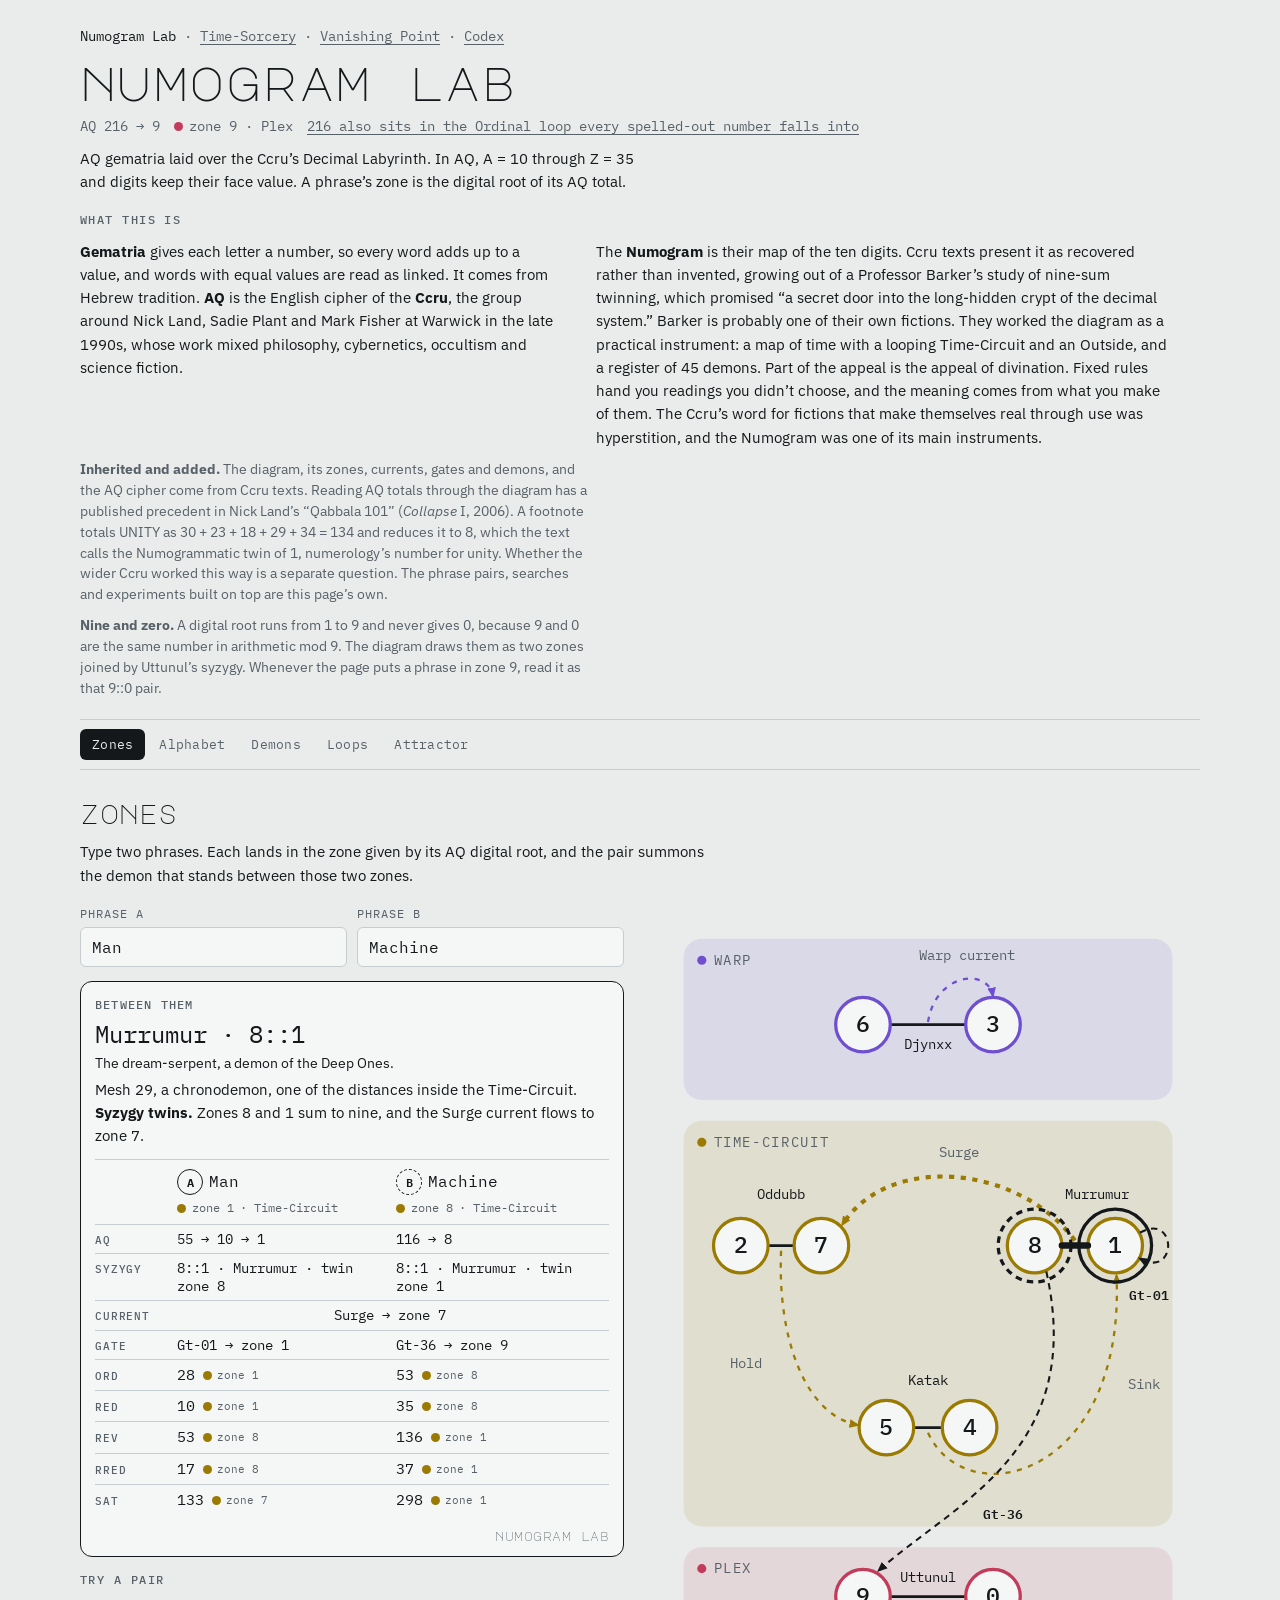
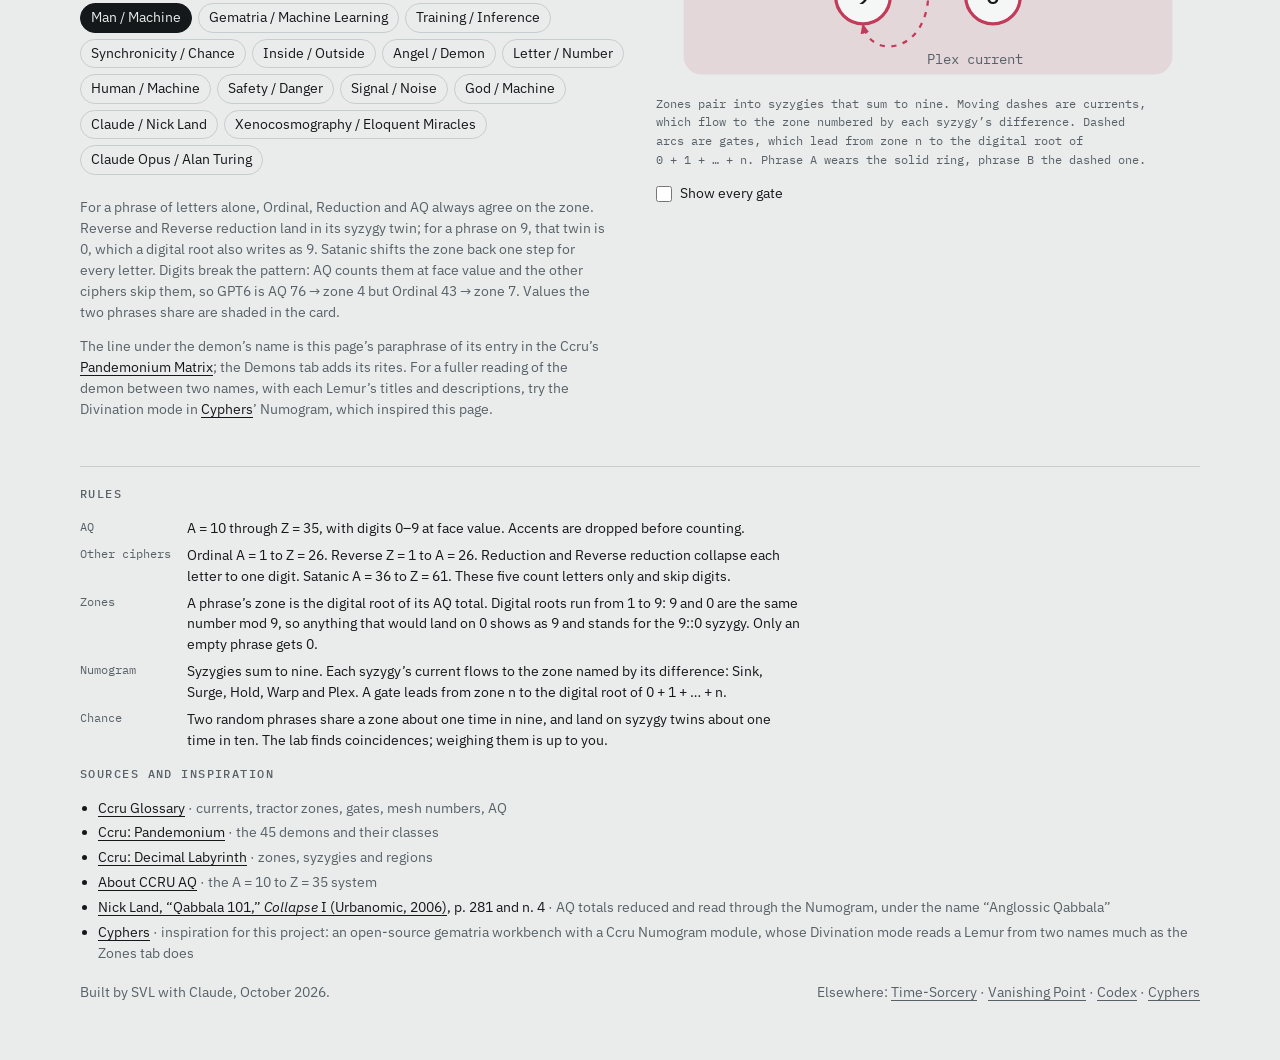
==== commit c2675eb9: "Adding codex page Codex is a page based on conway's game of life, seeding starting conditions based " ====
--- a/index.html
+++ b/index.html
@@ -431,7 +431,7 @@
 /* the demon's description in the pair card's verdict (from shared/demons.js) */
 .pc-verdict .pc-lore { font-size: var(--t-sm); line-height: 1.45; text-wrap: pretty; }
 
-/* ---------- shared by all three pages: build.py appends this to each page's stylesheet ----------
+/* ---------- shared by all four pages: build.py appends this to each page's stylesheet ----------
    The header and footer markup comes from nav() and foot() in build.py. Every page defines
    --mono, --sans, --ink, --muted, --t-sm, which this relies on. */
 .svl-nav { margin: 0; font-family: var(--mono); font-size: var(--t-sm); line-height: 1.6; color: var(--muted); }
@@ -450,7 +450,7 @@
 
 <div class="page">
   <header class="mast">
-    <nav class="svl-nav" aria-label="SVL’s pages"><span aria-current="page">Numogram Lab</span> <span class="sep" aria-hidden="true">·</span> <a href="time-sorcery.html">Time-Sorcery</a> <span class="sep" aria-hidden="true">·</span> <a href="vanishing-point.html">Vanishing Point</a></nav>
+    <nav class="svl-nav" aria-label="SVL’s pages"><span aria-current="page">Numogram Lab</span> <span class="sep" aria-hidden="true">·</span> <a href="time-sorcery.html">Time-Sorcery</a> <span class="sep" aria-hidden="true">·</span> <a href="vanishing-point.html">Vanishing Point</a> <span class="sep" aria-hidden="true">·</span> <a href="codex.html">Codex</a></nav>
     <h1>numogram lab</h1>
     <div class="readout" id="mast-readout"><span>AQ 216 → 9</span><span class="rchip"><i class="dot plex"></i>zone 9 · Plex</span></div>
     <p>AQ gematria laid over the Ccru’s Decimal Labyrinth. In AQ, A&nbsp;=&nbsp;10 through Z&nbsp;=&nbsp;35 and digits keep their face value. A phrase’s zone is the digital root of its AQ total.</p>
@@ -659,7 +659,7 @@
       <li><a href="https://www.urbanomic.com/book/collapse-1/" target="_blank" rel="noopener">Nick Land, “Qabbala 101,” <i>Collapse</i> I (Urbanomic, 2006)</a>, p.&nbsp;281 and n.&nbsp;4 <span>· AQ totals reduced and read through the Numogram, under the name “Anglossic Qabbala”</span></li>
       <li><a href="https://cyphers.news" target="_blank" rel="noopener">Cyphers</a> <span>· inspiration for this project: an open-source gematria workbench with a Ccru Numogram module, whose Divination mode reads a Lemur from two names much as the Zones tab does</span></li>
     </ul>
-    <div class="svl-foot"><span>Built by SVL with Claude, October 2026.</span><span>Elsewhere: <a href="time-sorcery.html">Time-Sorcery</a> <span class="sep" aria-hidden="true">·</span> <a href="vanishing-point.html">Vanishing Point</a> <span class="sep" aria-hidden="true">·</span> <a href="https://cyphers.news" target="_blank" rel="noopener">Cyphers</a></span></div>
+    <div class="svl-foot"><span>Built by SVL with Claude, October 2026.</span><span>Elsewhere: <a href="time-sorcery.html">Time-Sorcery</a> <span class="sep" aria-hidden="true">·</span> <a href="vanishing-point.html">Vanishing Point</a> <span class="sep" aria-hidden="true">·</span> <a href="codex.html">Codex</a> <span class="sep" aria-hidden="true">·</span> <a href="https://cyphers.news" target="_blank" rel="noopener">Cyphers</a></span></div>
   </footer>
 </div>
 
